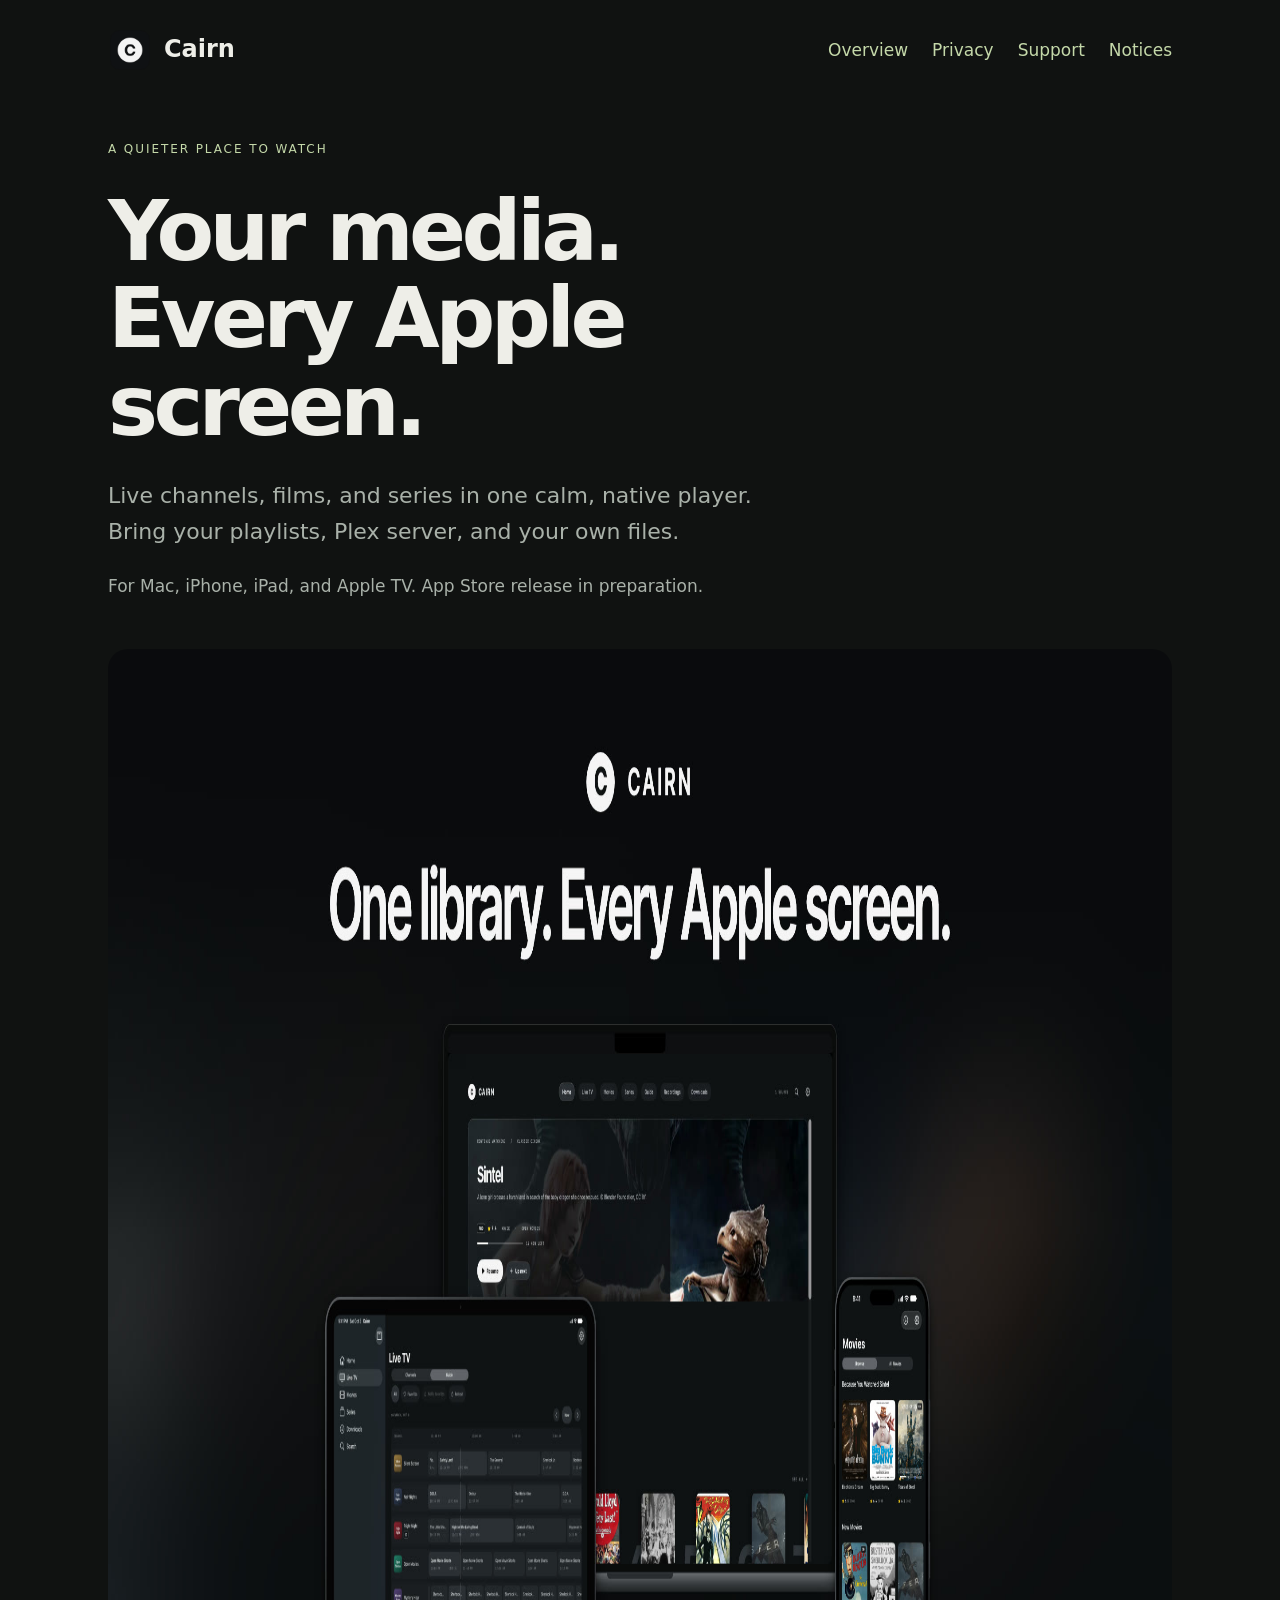
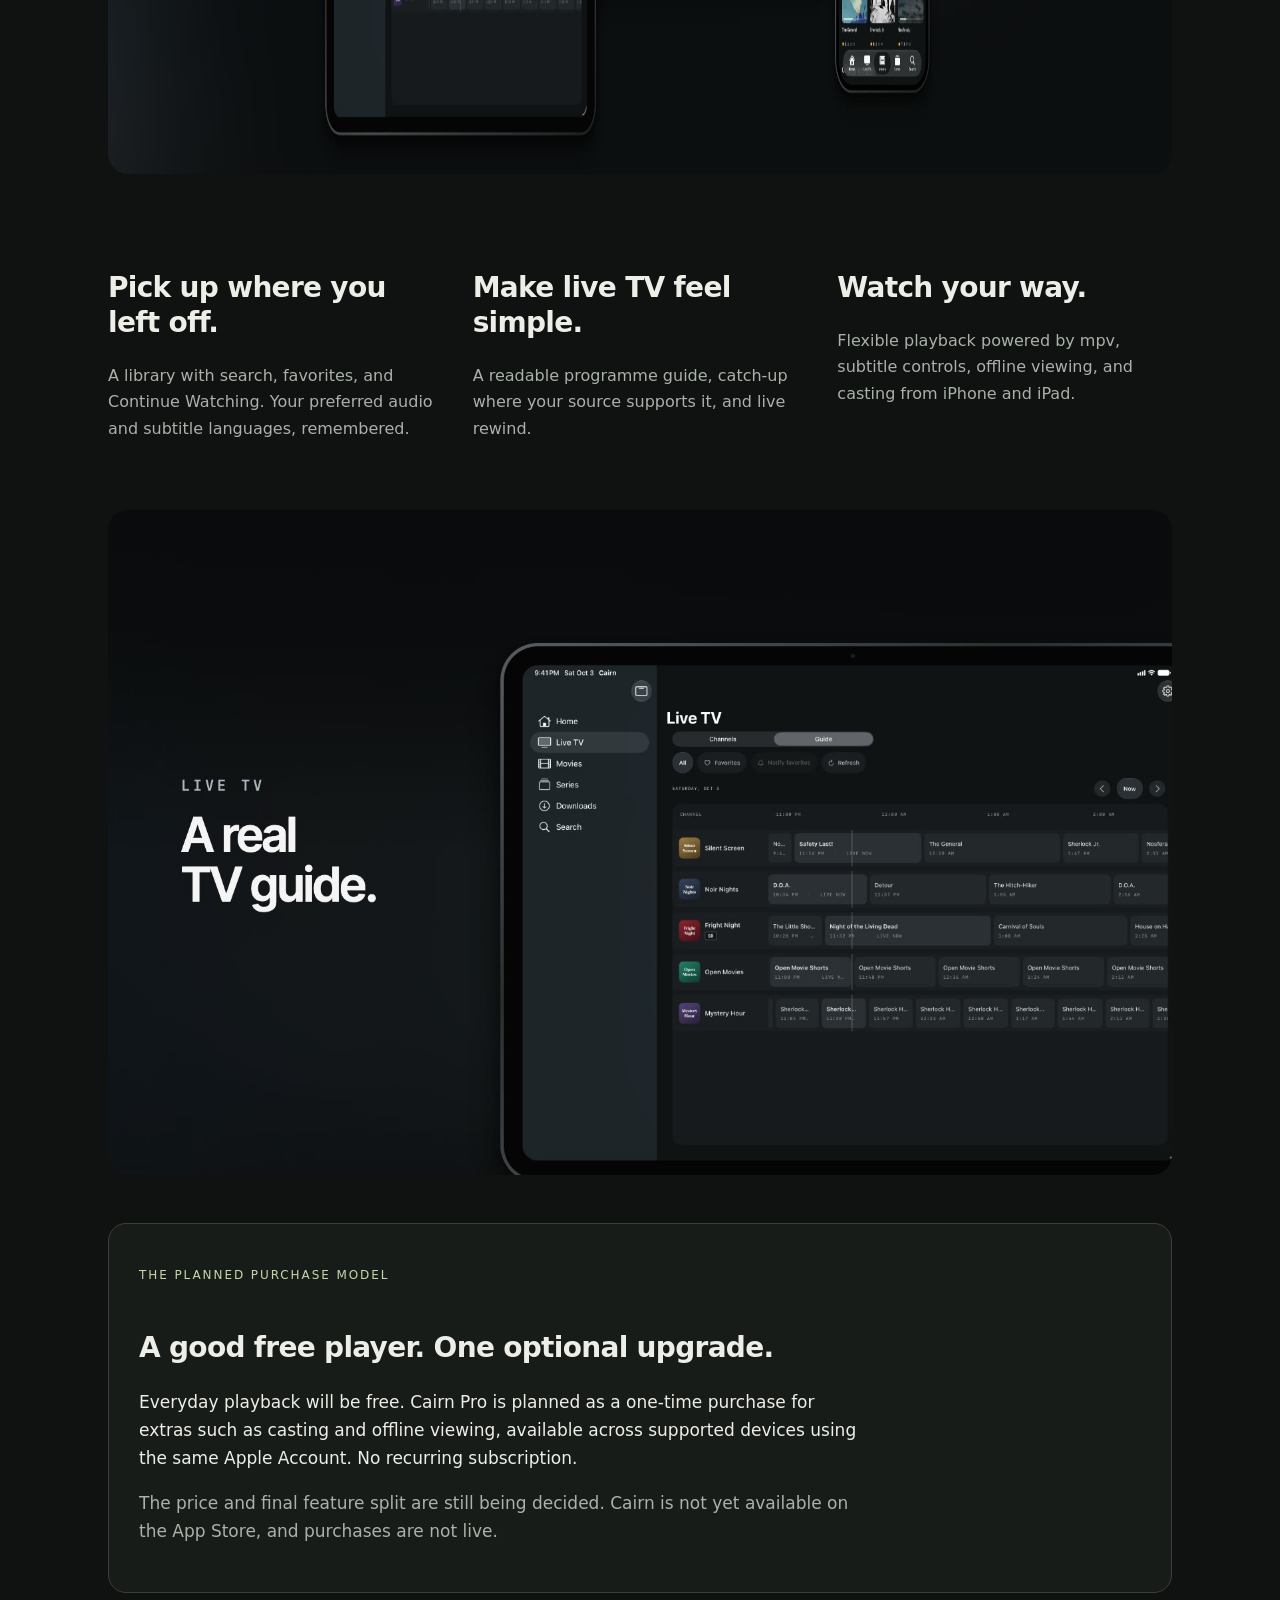
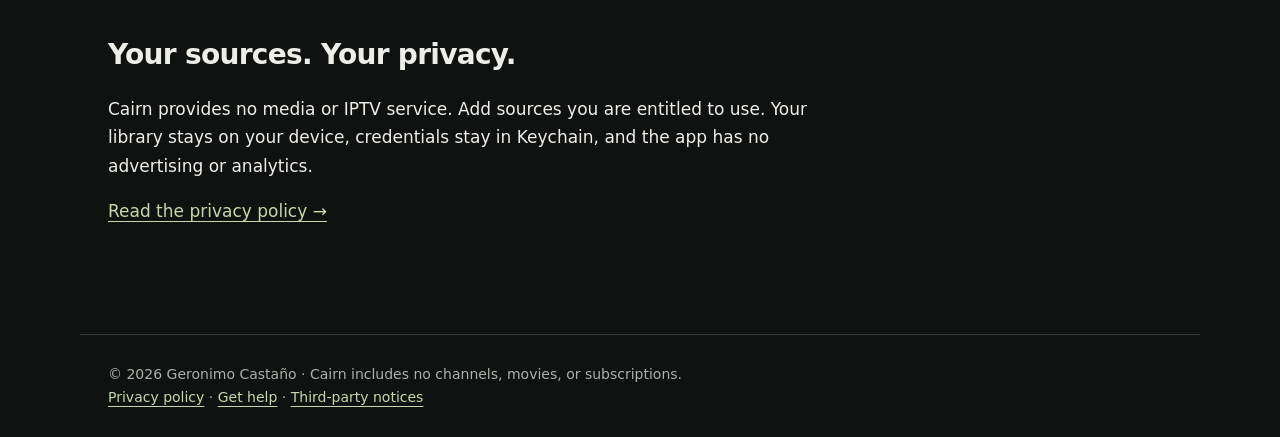
==== index.html @ 8e353f4d "Publish Cairn homepage, privacy, support, and library notices" ====
<!doctype html><html lang="en"><head><meta charset="utf-8"><meta name="viewport" content="width=device-width,initial-scale=1"><meta name="description" content="Cairn: a native player for your media on Mac, iPhone, iPad, and Apple TV."><title>Your media, on every Apple screen · Cairn</title><link rel="icon" href="assets/icon.png"><link rel="stylesheet" href="style.css"></head><body><a class="skip" href="#main">Skip to content</a><header><a class="brand" href="index.html"><img src="assets/icon.png" alt="">Cairn</a><nav aria-label="Main"><a href="index.html">Overview</a><a href="privacy.html">Privacy</a><a href="support.html">Support</a><a href="notices.html">Notices</a></nav></header><main id="main" class=""><p class="eyebrow">A quieter place to watch</p><h1>Your media.<br>Every Apple screen.</h1><p class="intro">Live channels, films, and series in one calm, native player. Bring your playlists, Plex server, and your own files.</p><p class="meta">For Mac, iPhone, iPad, and Apple TV. App Store release in preparation.</p><img class="hero" src="assets/hero-dark.jpg" width="1800" height="1125" alt="Cairn's library on a Mac, iPad, and iPhone"><div class="grid"><section><h2>Pick up where you left off.</h2><p>A library with search, favorites, and Continue Watching. Your preferred audio and subtitle languages, remembered.</p></section><section><h2>Make live TV feel simple.</h2><p>A readable programme guide, catch-up where your source supports it, and live rewind.</p></section><section><h2>Watch your way.</h2><p>Flexible playback powered by mpv, subtitle controls, offline viewing, and casting from iPhone and iPad.</p></section></div><img class="hero" src="assets/feature-guide.jpg" loading="lazy" alt="Cairn's programme guide on iPad"><section class="panel"><p class="eyebrow">The planned purchase model</p><h2>A good free player. One optional upgrade.</h2><p>Everyday playback will be free. Cairn Pro is planned as a one-time purchase for extras such as casting and offline viewing, available across supported devices using the same Apple Account. No recurring subscription.</p><p class="meta">The price and final feature split are still being decided. Cairn is not yet available on the App Store, and purchases are not live.</p></section><h2>Your sources. Your privacy.</h2><p>Cairn provides no media or IPTV service. Add sources you are entitled to use. Your library stays on your device, credentials stay in Keychain, and the app has no advertising or analytics.</p><p><a href="privacy.html">Read the privacy policy →</a></p></main><footer>© 2026 Geronimo Castaño · Cairn includes no channels, movies, or subscriptions.<br><a href="privacy.html">Privacy policy</a> · <a href="support.html">Get help</a> · <a href="notices.html">Third-party notices</a></footer></body></html>
---- style.css ----
:root{color-scheme:dark;--bg:#101211;--fg:#eeeee8;--muted:#a9b1a9;--accent:#c4d8a9}*{box-sizing:border-box}body{margin:0;background:var(--bg);color:var(--fg);font:17px/1.65 system-ui,-apple-system,sans-serif}a{color:var(--accent);text-underline-offset:4px}a:hover{color:#fff}a:focus-visible{outline:2px solid var(--accent);outline-offset:5px}header,main,footer{max-width:1120px;margin:auto;padding:28px}header{display:flex;align-items:center;justify-content:space-between;gap:24px}nav{display:flex;gap:24px;flex-wrap:wrap}nav a,.brand{text-decoration:none}.brand{display:flex;align-items:center;gap:12px;font-size:24px;font-weight:650;color:var(--fg)}.brand img{width:44px;height:44px;border-radius:12px}.eyebrow{text-transform:uppercase;letter-spacing:.16em;color:var(--accent);font-size:12px}h1{font-size:clamp(40px,7vw,84px);line-height:1.04;font-weight:550;letter-spacing:-.055em;max-width:850px;margin:28px 0}h2{font-size:28px;line-height:1.25;font-weight:550;letter-spacing:-.025em;margin-top:44px}h3{font-size:20px}p{max-width:730px}.intro{font-size:22px;color:var(--muted);max-width:670px}.hero{display:block;width:100%;border-radius:20px;margin:48px 0}.grid{display:grid;grid-template-columns:repeat(3,1fr);gap:30px;margin:52px 0}.grid p{color:var(--muted);font-size:16px}.panel{padding:30px;border:1px solid #394038;border-radius:18px;margin:44px 0;background:#181c18}.prose{max-width:840px}.prose h1{font-size:clamp(36px,6vw,58px)}li{margin-bottom:12px}footer{border-top:1px solid #343b33;color:var(--muted);font-size:14px;margin-top:64px}.skip{position:absolute;top:-80px}.skip:focus{top:4px}table{border-collapse:collapse;width:100%;font-size:15px}td,th{text-align:left;padding:12px;border-bottom:1px solid #394038}code{overflow-wrap:anywhere}pre{white-space:pre-wrap;overflow-wrap:anywhere;font-size:12px}.meta{color:var(--muted)}@media(max-width:700px){header{align-items:flex-start;flex-direction:column}nav{gap:18px}header,main,footer{padding:22px}.grid{grid-template-columns:1fr;gap:12px}.panel{padding:22px}.hero{margin:30px 0;border-radius:10px}}
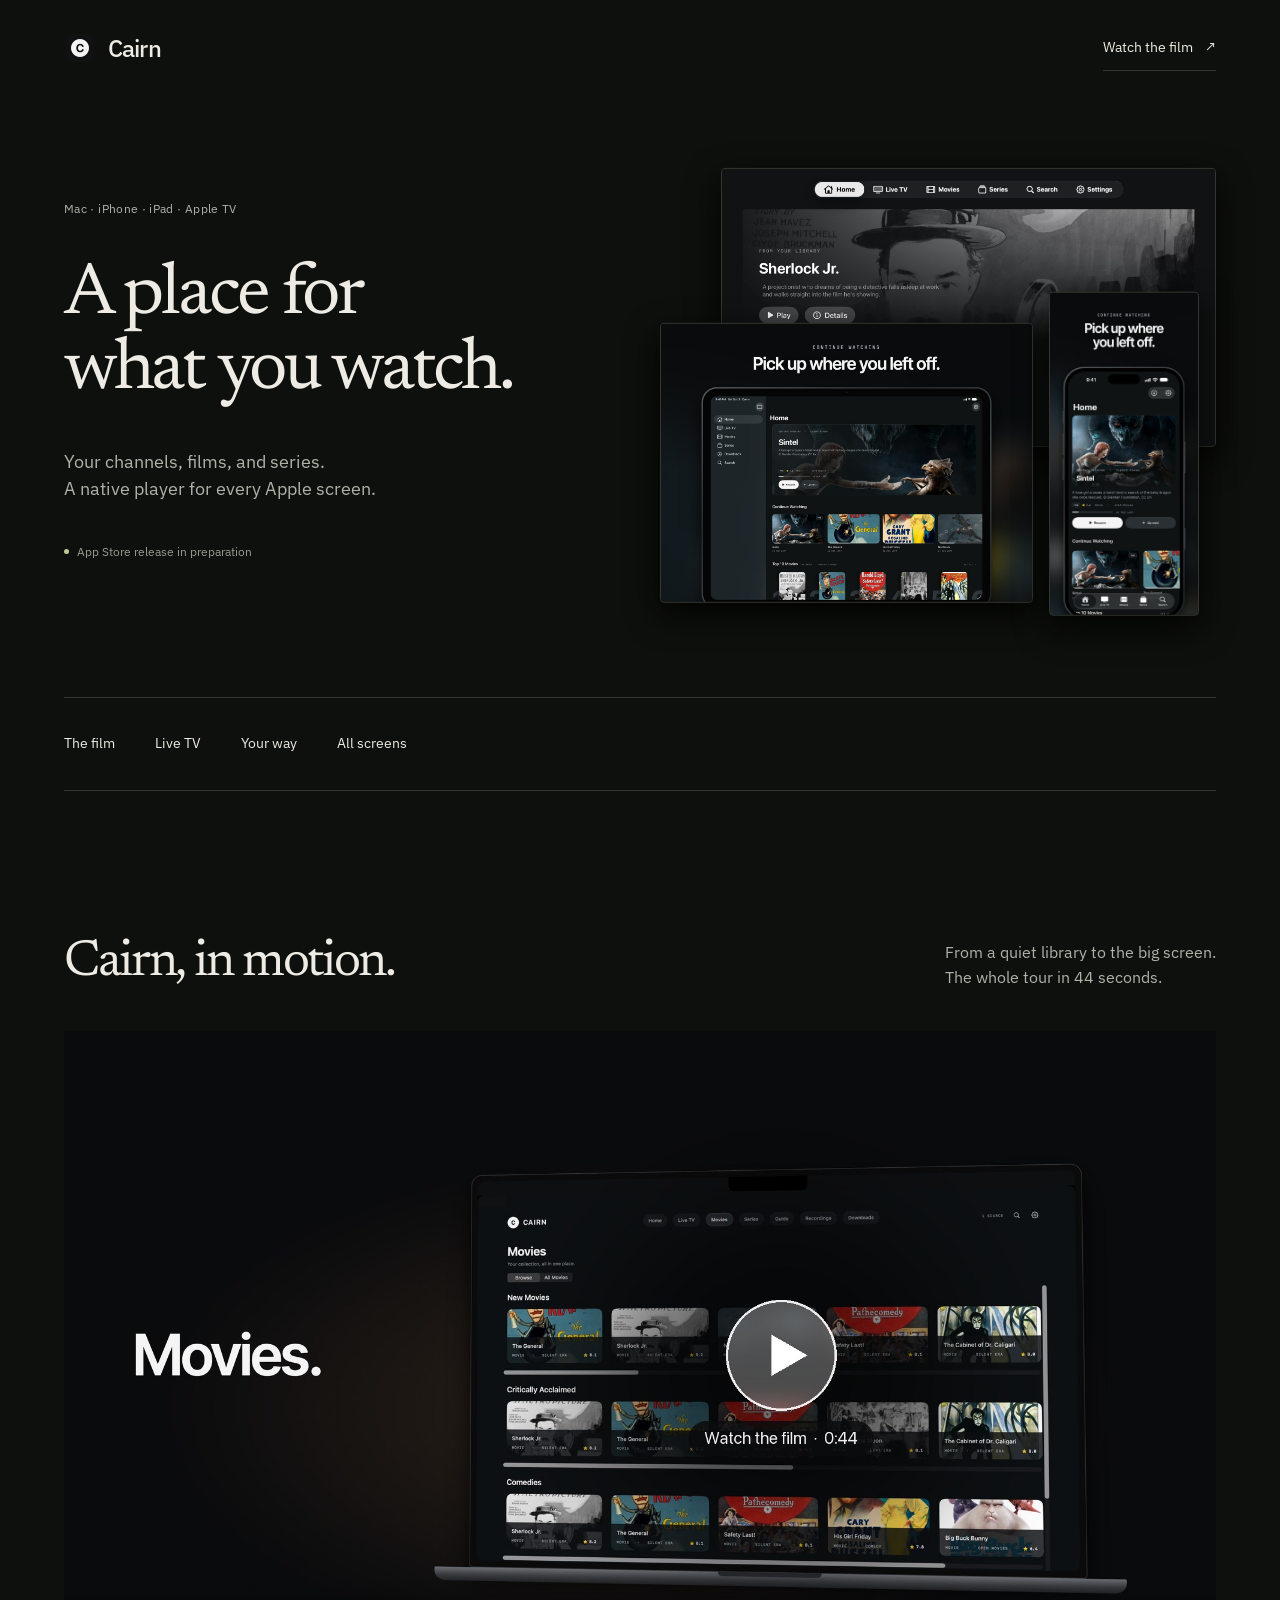
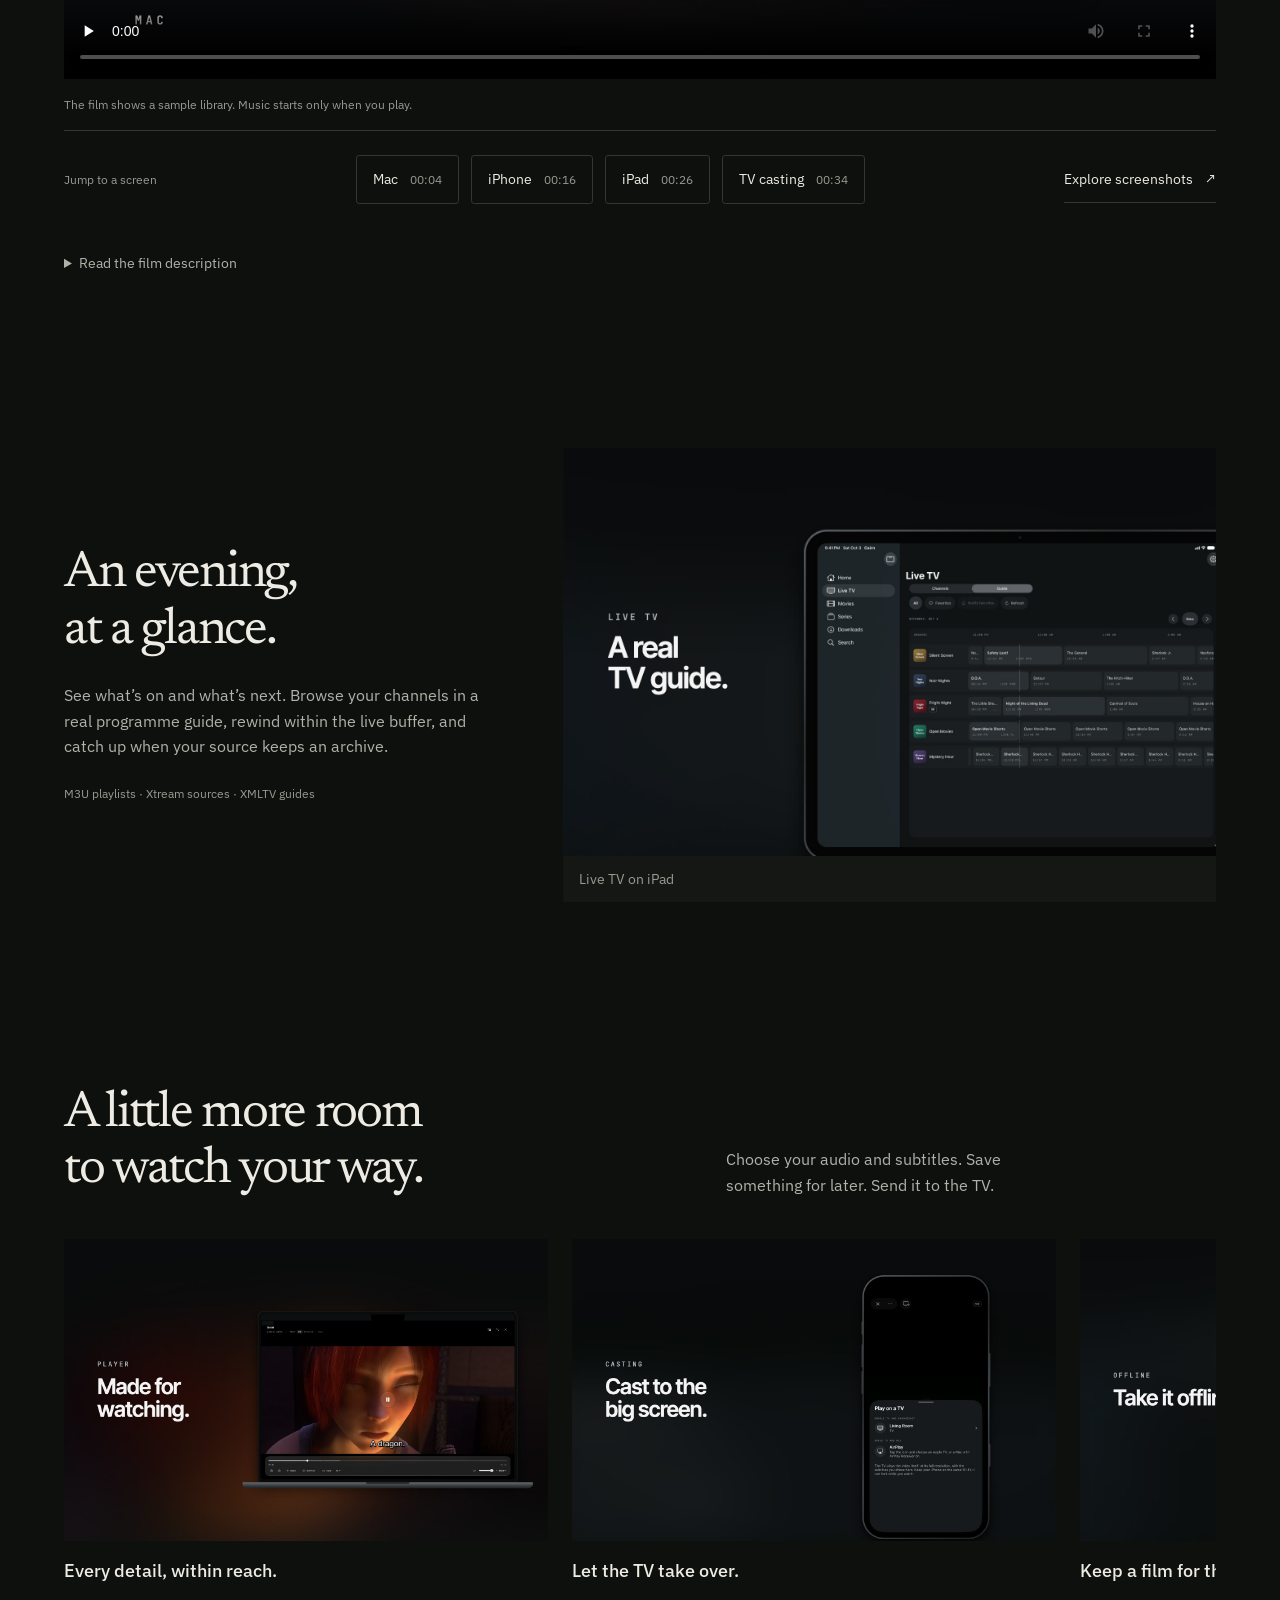
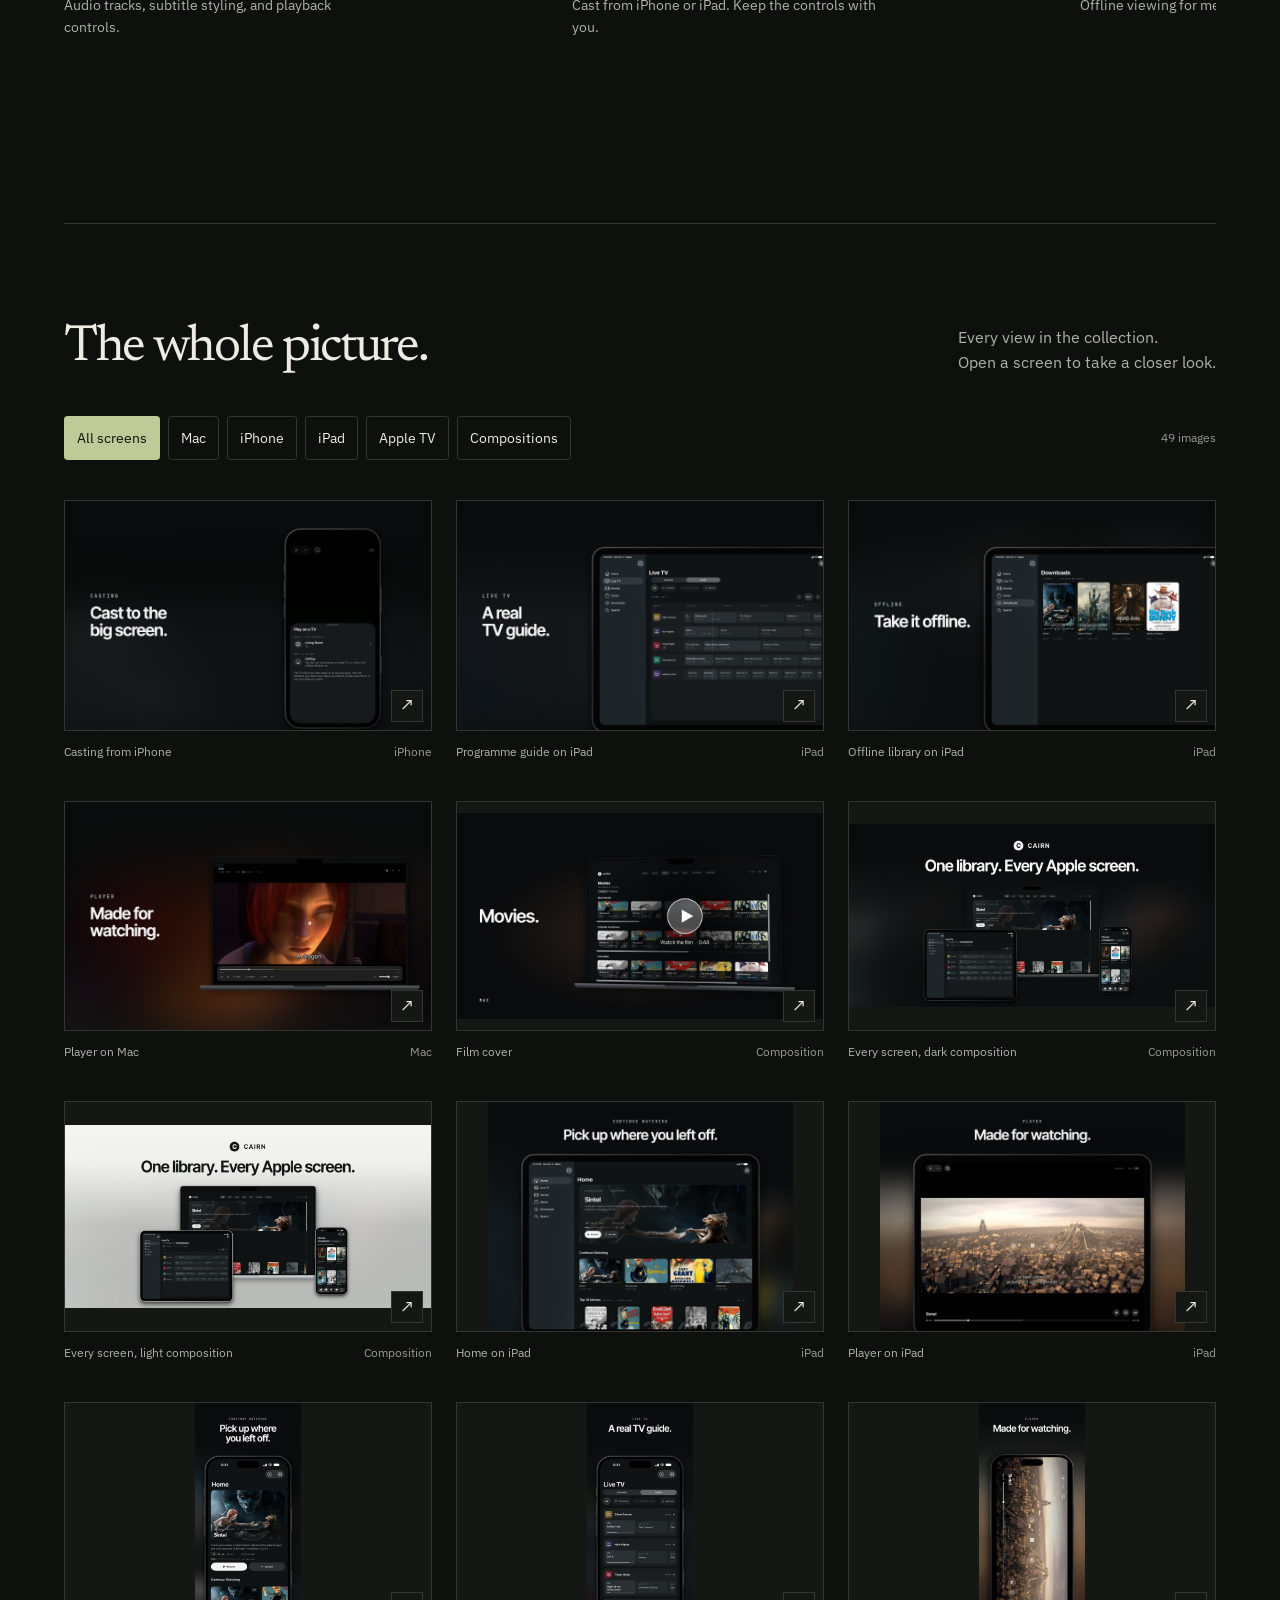
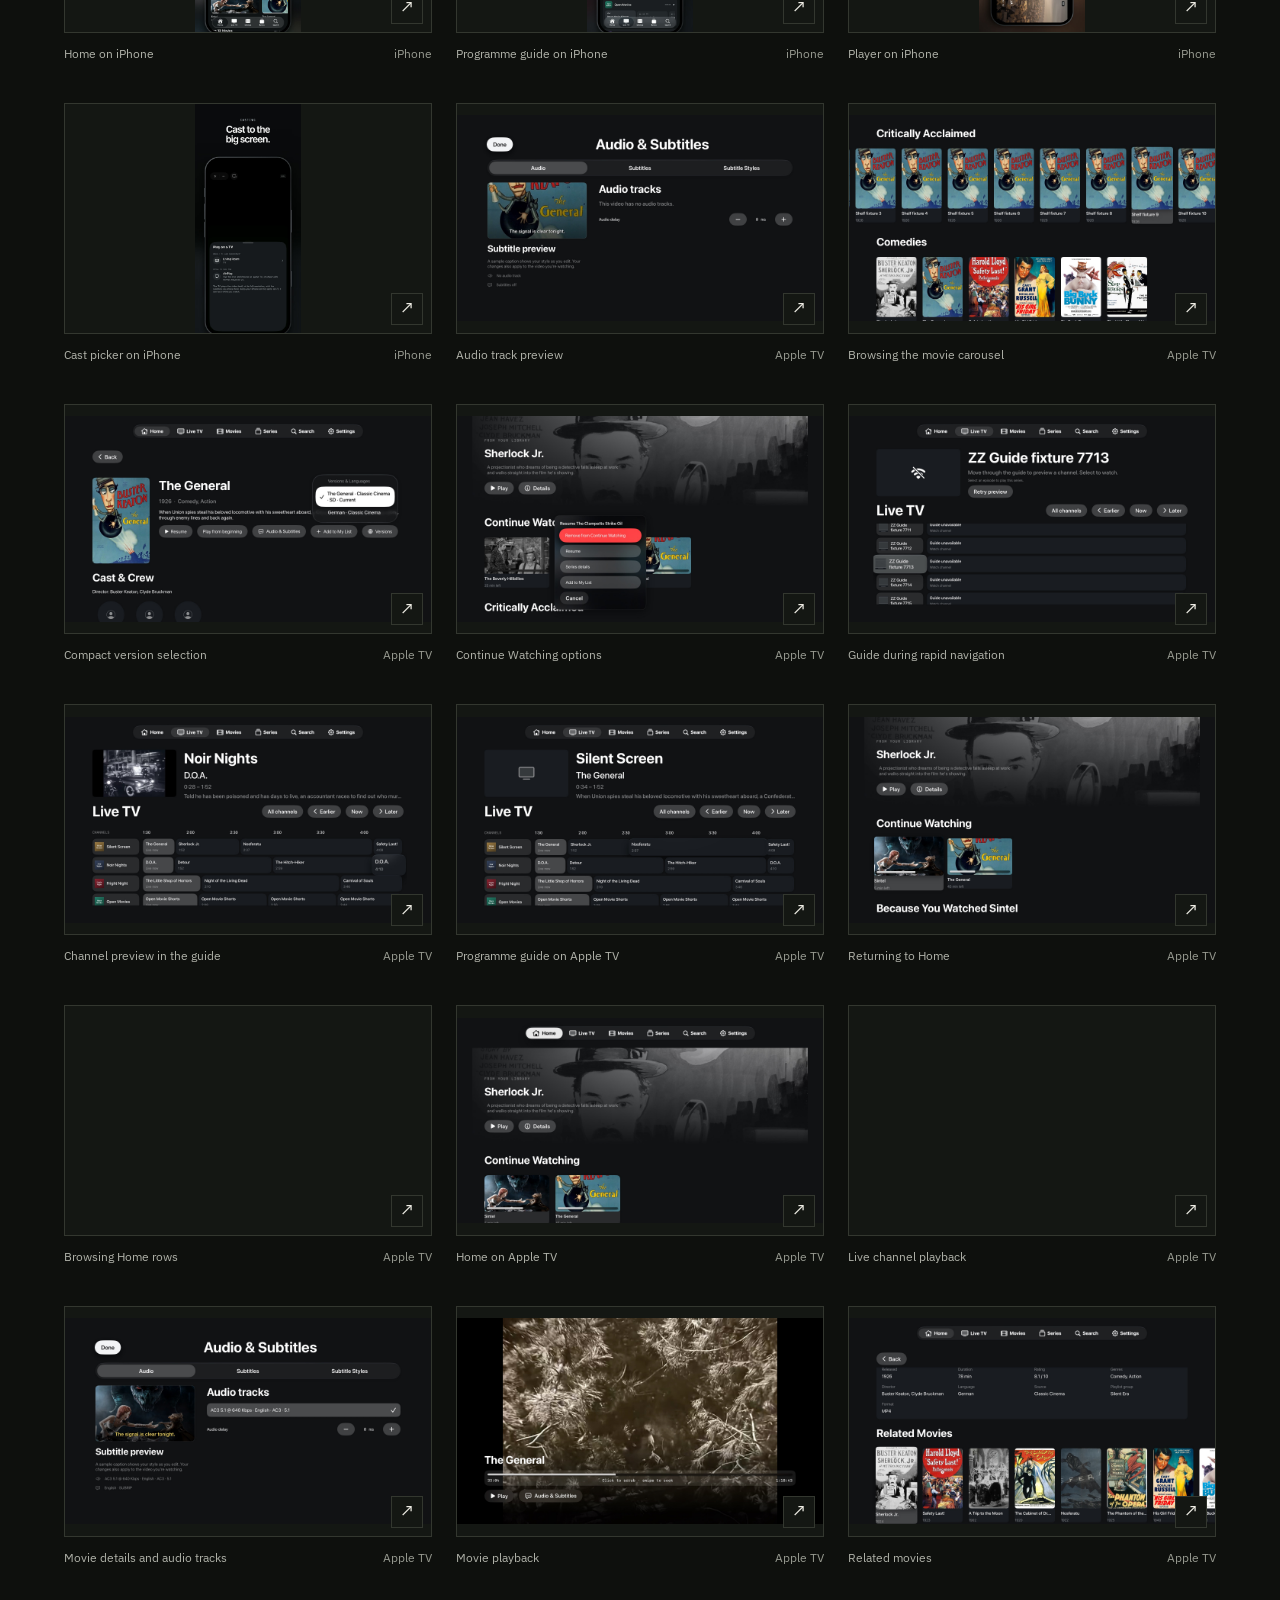
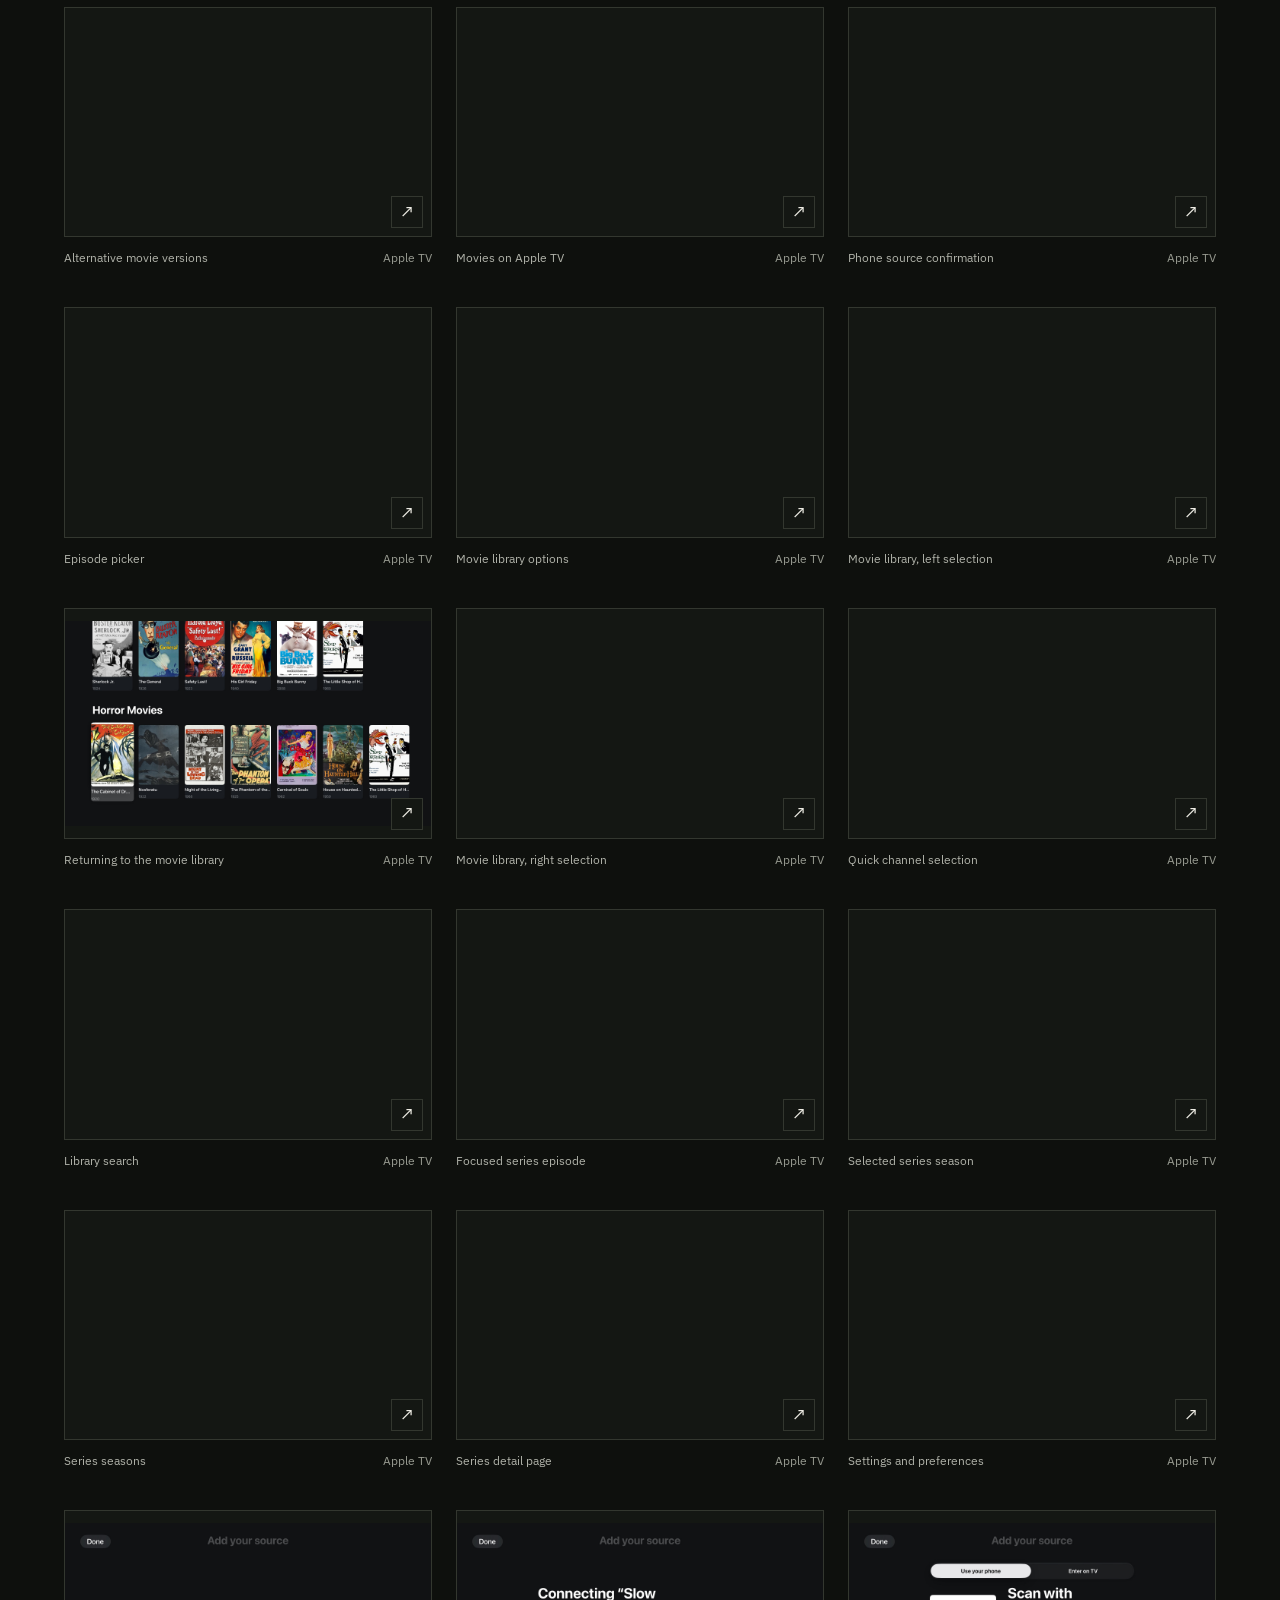
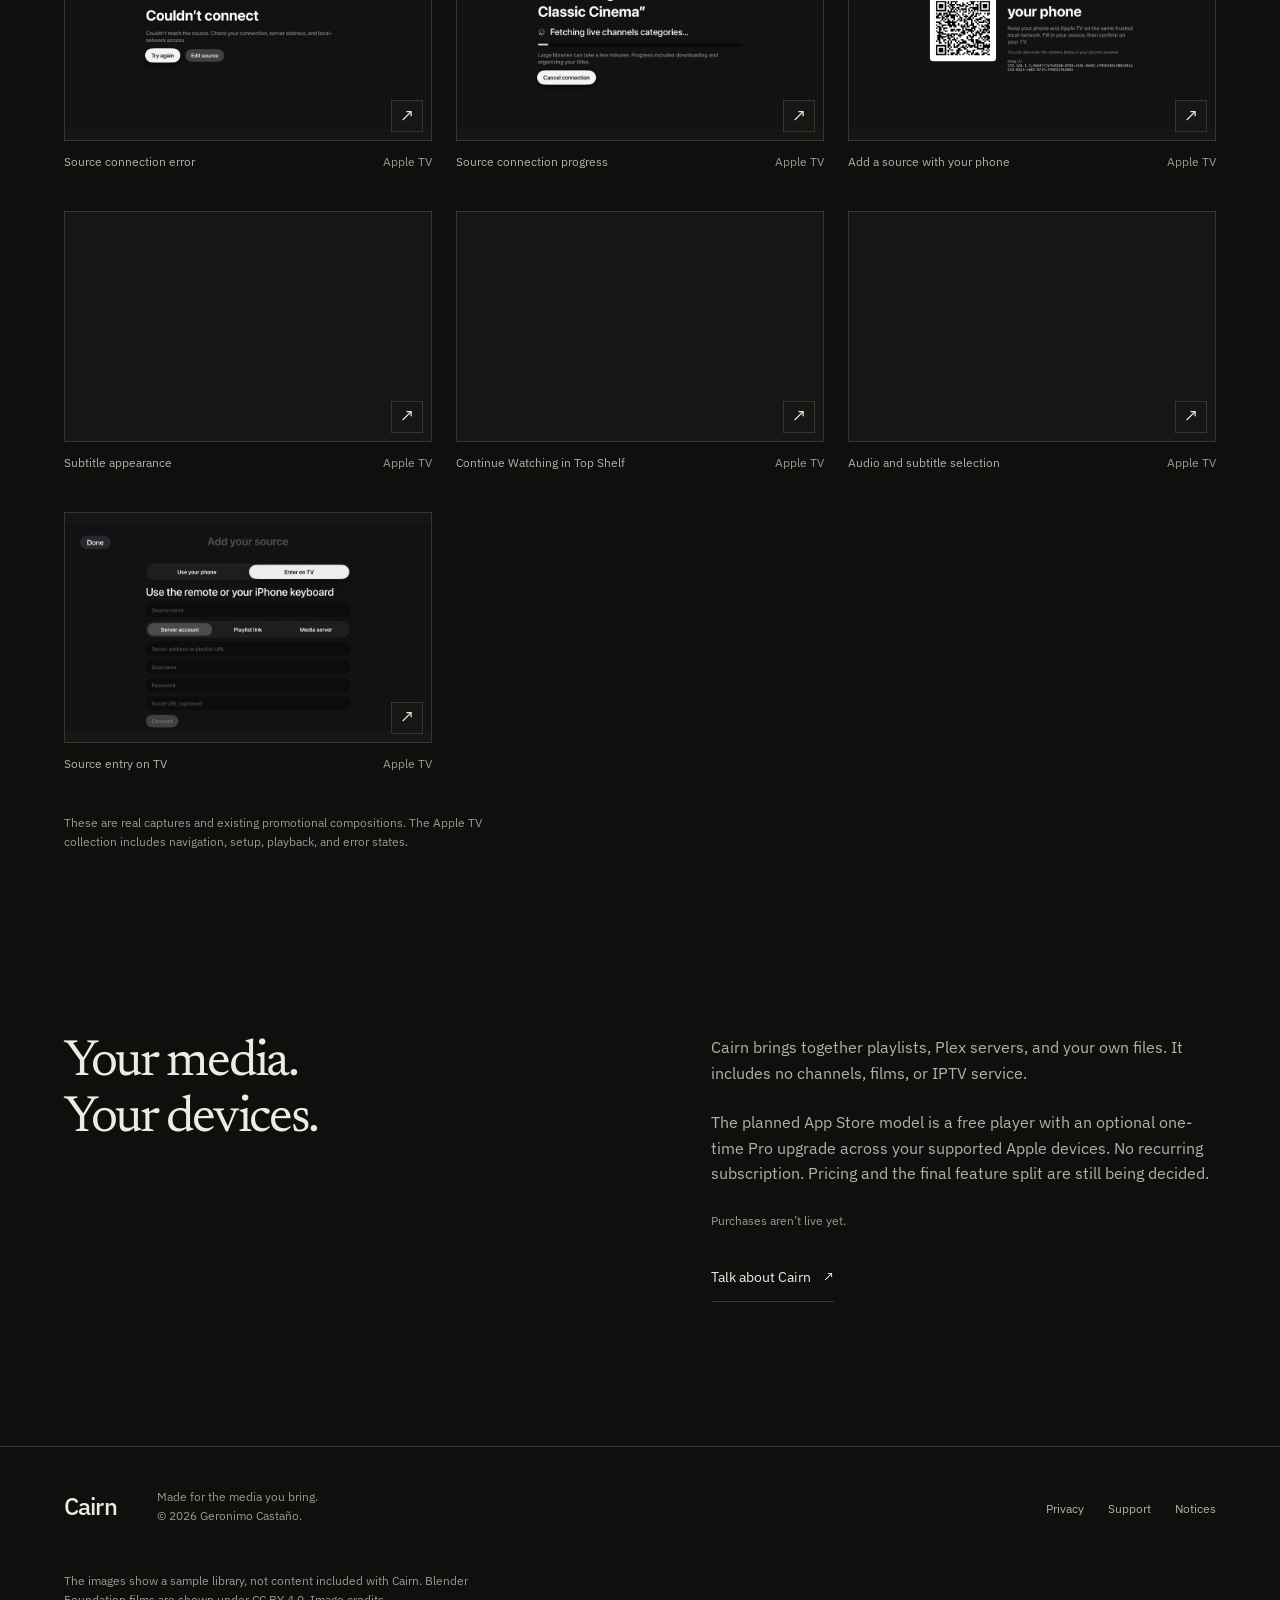
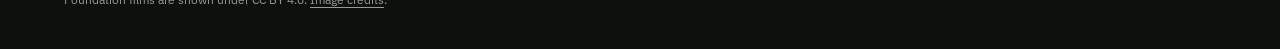
==== commit 1c4530b4: "Redesign Cairn showcase with film chapters and complete screenshot gallery" ====
--- a/index.html
+++ b/index.html
@@ -1 +1,25 @@
-<!doctype html><html lang="en"><head><meta charset="utf-8"><meta name="viewport" content="width=device-width,initial-scale=1"><meta name="description" content="Cairn: a native player for your media on Mac, iPhone, iPad, and Apple TV."><title>Your media, on every Apple screen · Cairn</title><link rel="icon" href="assets/icon.png"><link rel="stylesheet" href="style.css"></head><body><a class="skip" href="#main">Skip to content</a><header><a class="brand" href="index.html"><img src="assets/icon.png" alt="">Cairn</a><nav aria-label="Main"><a href="index.html">Overview</a><a href="privacy.html">Privacy</a><a href="support.html">Support</a><a href="notices.html">Notices</a></nav></header><main id="main" class=""><p class="eyebrow">A quieter place to watch</p><h1>Your media.<br>Every Apple screen.</h1><p class="intro">Live channels, films, and series in one calm, native player. Bring your playlists, Plex server, and your own files.</p><p class="meta">For Mac, iPhone, iPad, and Apple TV. App Store release in preparation.</p><img class="hero" src="assets/hero-dark.jpg" width="1800" height="1125" alt="Cairn's library on a Mac, iPad, and iPhone"><div class="grid"><section><h2>Pick up where you left off.</h2><p>A library with search, favorites, and Continue Watching. Your preferred audio and subtitle languages, remembered.</p></section><section><h2>Make live TV feel simple.</h2><p>A readable programme guide, catch-up where your source supports it, and live rewind.</p></section><section><h2>Watch your way.</h2><p>Flexible playback powered by mpv, subtitle controls, offline viewing, and casting from iPhone and iPad.</p></section></div><img class="hero" src="assets/feature-guide.jpg" loading="lazy" alt="Cairn's programme guide on iPad"><section class="panel"><p class="eyebrow">The planned purchase model</p><h2>A good free player. One optional upgrade.</h2><p>Everyday playback will be free. Cairn Pro is planned as a one-time purchase for extras such as casting and offline viewing, available across supported devices using the same Apple Account. No recurring subscription.</p><p class="meta">The price and final feature split are still being decided. Cairn is not yet available on the App Store, and purchases are not live.</p></section><h2>Your sources. Your privacy.</h2><p>Cairn provides no media or IPTV service. Add sources you are entitled to use. Your library stays on your device, credentials stay in Keychain, and the app has no advertising or analytics.</p><p><a href="privacy.html">Read the privacy policy →</a></p></main><footer>© 2026 Geronimo Castaño · Cairn includes no channels, movies, or subscriptions.<br><a href="privacy.html">Privacy policy</a> · <a href="support.html">Get help</a> · <a href="notices.html">Third-party notices</a></footer></body></html>+<!doctype html>
+<html lang="en"><head><meta charset="utf-8"><meta name="viewport" content="width=device-width, initial-scale=1, viewport-fit=cover"><meta name="description" content="Cairn is a native media player for Mac, iPhone, iPad, and Apple TV. Watch the film and explore every screen."><meta name="theme-color" content="#101211"><meta property="og:title" content="Cairn. A place for what you watch."><meta property="og:description" content="Your channels, films, and series. Every Apple screen."><meta property="og:image" content="https://geronimocastano.github.io/cairn-app/assets/screens/hero-dark.jpg"><title>Cairn · A place for what you watch</title><link rel="icon" href="assets/icon.png"><link rel="stylesheet" href="tokens.css"><link rel="stylesheet" href="redesign.css"></head><body data-sc-root><a class="skip-link" href="#main">Skip to content</a><header class="site-head"><a class="site-logo" href="index.html"><img src="assets/icon.png" width="40" height="40" alt="">Cairn</a><a class="text-link" href="#film">Watch the film <span aria-hidden="true">↗</span></a></header><main id="main">
+<section class="opening" data-sc-act="flow" aria-labelledby="opening-title">
+ <div class="opening-copy"><p class="platform-line">Mac · iPhone · iPad · Apple TV</p><h1 id="opening-title">A place for<br>what you watch.</h1><p class="opening-lede">Your channels, films, and series.<br>A native player for every Apple screen.</p><p class="release-note"><span class="status-dot" aria-hidden="true"></span>App Store release in preparation</p></div>
+ <div class="screen-composition" aria-label="Cairn on Apple TV, iPad, and iPhone">
+  <figure class="plane plane-back" data-sc-parallax="-0.025"><img src="assets/screens/tv-home.jpg" alt="Cairn Home on Apple TV" width="1920" height="1080" class="" fetchpriority="high" decoding="async"></figure>
+  <figure class="plane plane-middle" data-sc-parallax="-0.05"><img src="assets/screens/ipad-01-home.jpg" alt="Cairn Home on iPad" width="1376" height="1032" class="" fetchpriority="high" decoding="async"></figure>
+  <figure class="plane plane-front" data-sc-parallax="-0.085"><img src="assets/screens/iphone-01-home.jpg" alt="Cairn Home on iPhone" width="660" height="1434" class="" fetchpriority="high" decoding="async"></figure>
+ </div>
+</section>
+<nav class="chapter-index" aria-label="Page sections"><a href="#film">The film</a><a href="#guide">Live TV</a><a href="#watch">Your way</a><a href="#gallery">All screens</a></nav>
+<section id="film" class="film-section" data-sc-act="flow" aria-labelledby="film-title">
+ <div class="film-intro"><h2 id="film-title">Cairn, in motion.</h2><p>From a quiet library to the big screen.<br>The whole tour in 44 seconds.</p></div>
+ <figure class="film-figure"><video id="cairn-film" controls playsinline preload="none" poster="assets/screens/film-poster.jpg" width="1920" height="1080" aria-label="Cairn product film, 44 seconds"><source src="assets/media/cairn-film.mp4" type="video/mp4"><track kind="chapters" src="assets/media/chapters.vtt" srclang="en" label="Scenes" default><p><a href="assets/media/cairn-film.mp4">Open the Cairn film</a>.</p></video><figcaption>The film shows a sample library. Music starts only when you play.</figcaption></figure>
+ <div class="film-scenes" hidden><span class="scene-label">Jump to a screen</span><div class="scene-buttons"><button type="button" data-scene="mac" data-time="4">Mac <span>00:04</span></button><button type="button" data-scene="iphone" data-time="16">iPhone <span>00:16</span></button><button type="button" data-scene="ipad" data-time="26">iPad <span>00:26</span></button><button type="button" data-scene="tv" data-time="34">TV casting <span>00:34</span></button></div><a class="scene-gallery text-link" href="#gallery">Explore screenshots <span aria-hidden="true">↗</span></a></div>
+ <p class="film-status" role="status" aria-live="polite"></p>
+ <details class="film-description"><summary>Read the film description</summary><p>The film opens with Cairn’s library on Mac, moves through movies and series, then shows Continue Watching and playback on iPhone. On iPad, it shows the live programme guide and offline library. It closes with the iPhone casting a film to a TV. Cairn provides the player; viewers bring their own media sources. There is music and no spoken narration.</p></details>
+</section>
+<section id="guide" class="guide-section" data-sc-act="flow" aria-labelledby="guide-title"><div class="guide-copy"><h2 id="guide-title">An evening,<br>at a glance.</h2><p>See what’s on and what’s next. Browse your channels in a real programme guide, rewind within the live buffer, and catch up when your source keeps an archive.</p><p class="small-note">M3U playlists · Xtream sources · XMLTV guides</p></div><figure class="guide-media" data-sc-reveal="up" data-sc-reveal-at="0 .22"><img src="assets/screens/feature-guide.jpg" alt="Cairn programme guide on iPad" width="1600" height="1000" class="" loading="lazy" decoding="async"><figcaption>Live TV on iPad</figcaption></figure></section>
+<section id="watch" class="watch-section" data-sc-act="flow" aria-labelledby="watch-title"><div class="watch-heading"><h2 id="watch-title">A little more room<br>to watch your way.</h2><p>Choose your audio and subtitles. Save something for later. Send it to the TV.</p></div><div class="watch-rail" tabindex="0" role="region" aria-label="Playback, casting, and offline screenshots"><figure><img src="assets/screens/feature-player.jpg" alt="Player and subtitle controls on Mac" width="1600" height="1000" class="" loading="lazy" decoding="async"><figcaption><strong>Every detail, within reach.</strong><span>Audio tracks, subtitle styling, and playback controls.</span></figcaption></figure><figure><img src="assets/screens/feature-cast.jpg" alt="Cairn casting picker on iPhone" width="1600" height="1000" class="" loading="lazy" decoding="async"><figcaption><strong>Let the TV take over.</strong><span>Cast from iPhone or iPad. Keep the controls with you.</span></figcaption></figure><figure><img src="assets/screens/feature-offline.jpg" alt="Saved films in Cairn’s offline library on iPad" width="1600" height="1000" class="" loading="lazy" decoding="async"><figcaption><strong>Keep a film for the journey.</strong><span>Offline viewing for media from your own sources.</span></figcaption></figure></div></section>
+<section id="gallery" class="gallery-section" data-sc-act="flow" aria-labelledby="gallery-title"><div class="gallery-heading"><h2 id="gallery-title">The whole picture.</h2><p>Every view in the collection.<br>Open a screen to take a closer look.</p></div><div class="gallery-toolbar" hidden><div class="filter-buttons" role="group" aria-label="Filter screenshots"><button type="button" data-filter="all" aria-pressed="true">All screens</button><button type="button" data-filter="mac" aria-pressed="false">Mac</button><button type="button" data-filter="iphone" aria-pressed="false">iPhone</button><button type="button" data-filter="ipad" aria-pressed="false">iPad</button><button type="button" data-filter="tv" aria-pressed="false">Apple TV</button><button type="button" data-filter="compositions" aria-pressed="false">Compositions</button></div><p id="gallery-count" role="status" aria-live="polite">49 images</p></div><div class="gallery-grid"><figure class="gallery-item" data-platform="iphone"><a class="image-link" href="assets/screens/feature-cast.jpg" data-gallery-index="0" aria-label="Enlarge: Casting from iPhone"><img src="assets/screens/feature-cast.jpg" alt="Casting from iPhone" width="1600" height="1000" class="" loading="lazy" decoding="async"><span class="enlarge-mark" aria-hidden="true">↗</span></a><figcaption><span>Casting from iPhone</span><span class="caption-platform">iPhone</span></figcaption></figure><figure class="gallery-item" data-platform="ipad"><a class="image-link" href="assets/screens/feature-guide.jpg" data-gallery-index="1" aria-label="Enlarge: Programme guide on iPad"><img src="assets/screens/feature-guide.jpg" alt="Programme guide on iPad" width="1600" height="1000" class="" loading="lazy" decoding="async"><span class="enlarge-mark" aria-hidden="true">↗</span></a><figcaption><span>Programme guide on iPad</span><span class="caption-platform">iPad</span></figcaption></figure><figure class="gallery-item" data-platform="ipad"><a class="image-link" href="assets/screens/feature-offline.jpg" data-gallery-index="2" aria-label="Enlarge: Offline library on iPad"><img src="assets/screens/feature-offline.jpg" alt="Offline library on iPad" width="1600" height="1000" class="" loading="lazy" decoding="async"><span class="enlarge-mark" aria-hidden="true">↗</span></a><figcaption><span>Offline library on iPad</span><span class="caption-platform">iPad</span></figcaption></figure><figure class="gallery-item" data-platform="mac"><a class="image-link" href="assets/screens/feature-player.jpg" data-gallery-index="3" aria-label="Enlarge: Player on Mac"><img src="assets/screens/feature-player.jpg" alt="Player on Mac" width="1600" height="1000" class="" loading="lazy" decoding="async"><span class="enlarge-mark" aria-hidden="true">↗</span></a><figcaption><span>Player on Mac</span><span class="caption-platform">Mac</span></figcaption></figure><figure class="gallery-item" data-platform="compositions"><a class="image-link" href="assets/screens/film-poster.jpg" data-gallery-index="4" aria-label="Enlarge: Film cover"><img src="assets/screens/film-poster.jpg" alt="Film cover" width="1920" height="1080" class="" loading="lazy" decoding="async"><span class="enlarge-mark" aria-hidden="true">↗</span></a><figcaption><span>Film cover</span><span class="caption-platform">Composition</span></figcaption></figure><figure class="gallery-item" data-platform="compositions"><a class="image-link" href="assets/screens/hero-dark.jpg" data-gallery-index="5" aria-label="Enlarge: Every screen, dark composition"><img src="assets/screens/hero-dark.jpg" alt="Every screen, dark composition" width="2400" height="1200" class="" loading="lazy" decoding="async"><span class="enlarge-mark" aria-hidden="true">↗</span></a><figcaption><span>Every screen, dark composition</span><span class="caption-platform">Composition</span></figcaption></figure><figure class="gallery-item" data-platform="compositions"><a class="image-link" href="assets/screens/hero-light.jpg" data-gallery-index="6" aria-label="Enlarge: Every screen, light composition"><img src="assets/screens/hero-light.jpg" alt="Every screen, light composition" width="2400" height="1200" class="" loading="lazy" decoding="async"><span class="enlarge-mark" aria-hidden="true">↗</span></a><figcaption><span>Every screen, light composition</span><span class="caption-platform">Composition</span></figcaption></figure><figure class="gallery-item" data-platform="ipad"><a class="image-link" href="assets/screens/ipad-01-home.jpg" data-gallery-index="7" aria-label="Enlarge: Home on iPad"><img src="assets/screens/ipad-01-home.jpg" alt="Home on iPad" width="1376" height="1032" class="" loading="lazy" decoding="async"><span class="enlarge-mark" aria-hidden="true">↗</span></a><figcaption><span>Home on iPad</span><span class="caption-platform">iPad</span></figcaption></figure><figure class="gallery-item" data-platform="ipad"><a class="image-link" href="assets/screens/ipad-04-player.jpg" data-gallery-index="8" aria-label="Enlarge: Player on iPad"><img src="assets/screens/ipad-04-player.jpg" alt="Player on iPad" width="1376" height="1032" class="" loading="lazy" decoding="async"><span class="enlarge-mark" aria-hidden="true">↗</span></a><figcaption><span>Player on iPad</span><span class="caption-platform">iPad</span></figcaption></figure><figure class="gallery-item" data-platform="iphone"><a class="image-link" href="assets/screens/iphone-01-home.jpg" data-gallery-index="9" aria-label="Enlarge: Home on iPhone"><img src="assets/screens/iphone-01-home.jpg" alt="Home on iPhone" width="660" height="1434" class="" loading="lazy" decoding="async"><span class="enlarge-mark" aria-hidden="true">↗</span></a><figcaption><span>Home on iPhone</span><span class="caption-platform">iPhone</span></figcaption></figure><figure class="gallery-item" data-platform="iphone"><a class="image-link" href="assets/screens/iphone-03-guide.jpg" data-gallery-index="10" aria-label="Enlarge: Programme guide on iPhone"><img src="assets/screens/iphone-03-guide.jpg" alt="Programme guide on iPhone" width="660" height="1434" class="" loading="lazy" decoding="async"><span class="enlarge-mark" aria-hidden="true">↗</span></a><figcaption><span>Programme guide on iPhone</span><span class="caption-platform">iPhone</span></figcaption></figure><figure class="gallery-item" data-platform="iphone"><a class="image-link" href="assets/screens/iphone-05-player.jpg" data-gallery-index="11" aria-label="Enlarge: Player on iPhone"><img src="assets/screens/iphone-05-player.jpg" alt="Player on iPhone" width="660" height="1434" class="" loading="lazy" decoding="async"><span class="enlarge-mark" aria-hidden="true">↗</span></a><figcaption><span>Player on iPhone</span><span class="caption-platform">iPhone</span></figcaption></figure><figure class="gallery-item" data-platform="iphone"><a class="image-link" href="assets/screens/iphone-06-cast.jpg" data-gallery-index="12" aria-label="Enlarge: Cast picker on iPhone"><img src="assets/screens/iphone-06-cast.jpg" alt="Cast picker on iPhone" width="660" height="1434" class="" loading="lazy" decoding="async"><span class="enlarge-mark" aria-hidden="true">↗</span></a><figcaption><span>Cast picker on iPhone</span><span class="caption-platform">iPhone</span></figcaption></figure><figure class="gallery-item" data-platform="tv"><a class="image-link" href="assets/screens/tv-audio-preview.jpg" data-gallery-index="13" aria-label="Enlarge: Audio track preview"><img src="assets/screens/tv-audio-preview.jpg" alt="Audio track preview" width="1920" height="1080" class="" loading="lazy" decoding="async"><span class="enlarge-mark" aria-hidden="true">↗</span></a><figcaption><span>Audio track preview</span><span class="caption-platform">Apple TV</span></figcaption></figure><figure class="gallery-item" data-platform="tv"><a class="image-link" href="assets/screens/tv-carousel-offset.jpg" data-gallery-index="14" aria-label="Enlarge: Browsing the movie carousel"><img src="assets/screens/tv-carousel-offset.jpg" alt="Browsing the movie carousel" width="1920" height="1080" class="" loading="lazy" decoding="async"><span class="enlarge-mark" aria-hidden="true">↗</span></a><figcaption><span>Browsing the movie carousel</span><span class="caption-platform">Apple TV</span></figcaption></figure><figure class="gallery-item" data-platform="tv"><a class="image-link" href="assets/screens/tv-compact-version-menu.jpg" data-gallery-index="15" aria-label="Enlarge: Compact version selection"><img src="assets/screens/tv-compact-version-menu.jpg" alt="Compact version selection" width="1920" height="1080" class="" loading="lazy" decoding="async"><span class="enlarge-mark" aria-hidden="true">↗</span></a><figcaption><span>Compact version selection</span><span class="caption-platform">Apple TV</span></figcaption></figure><figure class="gallery-item" data-platform="tv"><a class="image-link" href="assets/screens/tv-continue-context-menu.jpg" data-gallery-index="16" aria-label="Enlarge: Continue Watching options"><img src="assets/screens/tv-continue-context-menu.jpg" alt="Continue Watching options" width="1920" height="1080" class="" loading="lazy" decoding="async"><span class="enlarge-mark" aria-hidden="true">↗</span></a><figcaption><span>Continue Watching options</span><span class="caption-platform">Apple TV</span></figcaption></figure><figure class="gallery-item" data-platform="tv"><a class="image-link" href="assets/screens/tv-guide-fast-scroll.jpg" data-gallery-index="17" aria-label="Enlarge: Guide during rapid navigation"><img src="assets/screens/tv-guide-fast-scroll.jpg" alt="Guide during rapid navigation" width="1920" height="1080" class="" loading="lazy" decoding="async"><span class="enlarge-mark" aria-hidden="true">↗</span></a><figcaption><span>Guide during rapid navigation</span><span class="caption-platform">Apple TV</span></figcaption></figure><figure class="gallery-item" data-platform="tv"><a class="image-link" href="assets/screens/tv-guide-focus.jpg" data-gallery-index="18" aria-label="Enlarge: Channel preview in the guide"><img src="assets/screens/tv-guide-focus.jpg" alt="Channel preview in the guide" width="1920" height="1080" class="" loading="lazy" decoding="async"><span class="enlarge-mark" aria-hidden="true">↗</span></a><figcaption><span>Channel preview in the guide</span><span class="caption-platform">Apple TV</span></figcaption></figure><figure class="gallery-item" data-platform="tv"><a class="image-link" href="assets/screens/tv-guide.jpg" data-gallery-index="19" aria-label="Enlarge: Programme guide on Apple TV"><img src="assets/screens/tv-guide.jpg" alt="Programme guide on Apple TV" width="1920" height="1080" class="" loading="lazy" decoding="async"><span class="enlarge-mark" aria-hidden="true">↗</span></a><figcaption><span>Programme guide on Apple TV</span><span class="caption-platform">Apple TV</span></figcaption></figure><figure class="gallery-item" data-platform="tv"><a class="image-link" href="assets/screens/tv-home-after-tab-switch.jpg" data-gallery-index="20" aria-label="Enlarge: Returning to Home"><img src="assets/screens/tv-home-after-tab-switch.jpg" alt="Returning to Home" width="1920" height="1080" class="" loading="lazy" decoding="async"><span class="enlarge-mark" aria-hidden="true">↗</span></a><figcaption><span>Returning to Home</span><span class="caption-platform">Apple TV</span></figcaption></figure><figure class="gallery-item" data-platform="tv"><a class="image-link" href="assets/screens/tv-home-row-entry.jpg" data-gallery-index="21" aria-label="Enlarge: Browsing Home rows"><img src="assets/screens/tv-home-row-entry.jpg" alt="Browsing Home rows" width="1920" height="1080" class="" loading="lazy" decoding="async"><span class="enlarge-mark" aria-hidden="true">↗</span></a><figcaption><span>Browsing Home rows</span><span class="caption-platform">Apple TV</span></figcaption></figure><figure class="gallery-item" data-platform="tv"><a class="image-link" href="assets/screens/tv-home.jpg" data-gallery-index="22" aria-label="Enlarge: Home on Apple TV"><img src="assets/screens/tv-home.jpg" alt="Home on Apple TV" width="1920" height="1080" class="" loading="lazy" decoding="async"><span class="enlarge-mark" aria-hidden="true">↗</span></a><figcaption><span>Home on Apple TV</span><span class="caption-platform">Apple TV</span></figcaption></figure><figure class="gallery-item" data-platform="tv"><a class="image-link" href="assets/screens/tv-live-player.jpg" data-gallery-index="23" aria-label="Enlarge: Live channel playback"><img src="assets/screens/tv-live-player.jpg" alt="Live channel playback" width="1920" height="1080" class="" loading="lazy" decoding="async"><span class="enlarge-mark" aria-hidden="true">↗</span></a><figcaption><span>Live channel playback</span><span class="caption-platform">Apple TV</span></figcaption></figure><figure class="gallery-item" data-platform="tv"><a class="image-link" href="assets/screens/tv-movie-details-tracks.jpg" data-gallery-index="24" aria-label="Enlarge: Movie details and audio tracks"><img src="assets/screens/tv-movie-details-tracks.jpg" alt="Movie details and audio tracks" width="1920" height="1080" class="" loading="lazy" decoding="async"><span class="enlarge-mark" aria-hidden="true">↗</span></a><figcaption><span>Movie details and audio tracks</span><span class="caption-platform">Apple TV</span></figcaption></figure><figure class="gallery-item" data-platform="tv"><a class="image-link" href="assets/screens/tv-movie-player.jpg" data-gallery-index="25" aria-label="Enlarge: Movie playback"><img src="assets/screens/tv-movie-player.jpg" alt="Movie playback" width="1920" height="1080" class="" loading="lazy" decoding="async"><span class="enlarge-mark" aria-hidden="true">↗</span></a><figcaption><span>Movie playback</span><span class="caption-platform">Apple TV</span></figcaption></figure><figure class="gallery-item" data-platform="tv"><a class="image-link" href="assets/screens/tv-movie-related.jpg" data-gallery-index="26" aria-label="Enlarge: Related movies"><img src="assets/screens/tv-movie-related.jpg" alt="Related movies" width="1920" height="1080" class="" loading="lazy" decoding="async"><span class="enlarge-mark" aria-hidden="true">↗</span></a><figcaption><span>Related movies</span><span class="caption-platform">Apple TV</span></figcaption></figure><figure class="gallery-item" data-platform="tv"><a class="image-link" href="assets/screens/tv-movie-versions.jpg" data-gallery-index="27" aria-label="Enlarge: Alternative movie versions"><img src="assets/screens/tv-movie-versions.jpg" alt="Alternative movie versions" width="1920" height="1080" class="" loading="lazy" decoding="async"><span class="enlarge-mark" aria-hidden="true">↗</span></a><figcaption><span>Alternative movie versions</span><span class="caption-platform">Apple TV</span></figcaption></figure><figure class="gallery-item" data-platform="tv"><a class="image-link" href="assets/screens/tv-movies.jpg" data-gallery-index="28" aria-label="Enlarge: Movies on Apple TV"><img src="assets/screens/tv-movies.jpg" alt="Movies on Apple TV" width="1920" height="1080" class="" loading="lazy" decoding="async"><span class="enlarge-mark" aria-hidden="true">↗</span></a><figcaption><span>Movies on Apple TV</span><span class="caption-platform">Apple TV</span></figcaption></figure><figure class="gallery-item" data-platform="tv"><a class="image-link" href="assets/screens/tv-phone-confirmation.jpg" data-gallery-index="29" aria-label="Enlarge: Phone source confirmation"><img src="assets/screens/tv-phone-confirmation.jpg" alt="Phone source confirmation" width="1920" height="1080" class="" loading="lazy" decoding="async"><span class="enlarge-mark" aria-hidden="true">↗</span></a><figcaption><span>Phone source confirmation</span><span class="caption-platform">Apple TV</span></figcaption></figure><figure class="gallery-item" data-platform="tv"><a class="image-link" href="assets/screens/tv-player-episodes.jpg" data-gallery-index="30" aria-label="Enlarge: Episode picker"><img src="assets/screens/tv-player-episodes.jpg" alt="Episode picker" width="1920" height="1080" class="" loading="lazy" decoding="async"><span class="enlarge-mark" aria-hidden="true">↗</span></a><figcaption><span>Episode picker</span><span class="caption-platform">Apple TV</span></figcaption></figure><figure class="gallery-item" data-platform="tv"><a class="image-link" href="assets/screens/tv-poster-context-menu.jpg" data-gallery-index="31" aria-label="Enlarge: Movie library options"><img src="assets/screens/tv-poster-context-menu.jpg" alt="Movie library options" width="1920" height="1080" class="" loading="lazy" decoding="async"><span class="enlarge-mark" aria-hidden="true">↗</span></a><figcaption><span>Movie library options</span><span class="caption-platform">Apple TV</span></figcaption></figure><figure class="gallery-item" data-platform="tv"><a class="image-link" href="assets/screens/tv-poster-focus-left.jpg" data-gallery-index="32" aria-label="Enlarge: Movie library, left selection"><img src="assets/screens/tv-poster-focus-left.jpg" alt="Movie library, left selection" width="1920" height="1080" class="" loading="lazy" decoding="async"><span class="enlarge-mark" aria-hidden="true">↗</span></a><figcaption><span>Movie library, left selection</span><span class="caption-platform">Apple TV</span></figcaption></figure><figure class="gallery-item" data-platform="tv"><a class="image-link" href="assets/screens/tv-poster-focus-return.jpg" data-gallery-index="33" aria-label="Enlarge: Returning to the movie library"><img src="assets/screens/tv-poster-focus-return.jpg" alt="Returning to the movie library" width="1920" height="1080" class="" loading="lazy" decoding="async"><span class="enlarge-mark" aria-hidden="true">↗</span></a><figcaption><span>Returning to the movie library</span><span class="caption-platform">Apple TV</span></figcaption></figure><figure class="gallery-item" data-platform="tv"><a class="image-link" href="assets/screens/tv-poster-focus-right.jpg" data-gallery-index="34" aria-label="Enlarge: Movie library, right selection"><img src="assets/screens/tv-poster-focus-right.jpg" alt="Movie library, right selection" width="1920" height="1080" class="" loading="lazy" decoding="async"><span class="enlarge-mark" aria-hidden="true">↗</span></a><figcaption><span>Movie library, right selection</span><span class="caption-platform">Apple TV</span></figcaption></figure><figure class="gallery-item" data-platform="tv"><a class="image-link" href="assets/screens/tv-quick-channels.jpg" data-gallery-index="35" aria-label="Enlarge: Quick channel selection"><img src="assets/screens/tv-quick-channels.jpg" alt="Quick channel selection" width="1920" height="1080" class="" loading="lazy" decoding="async"><span class="enlarge-mark" aria-hidden="true">↗</span></a><figcaption><span>Quick channel selection</span><span class="caption-platform">Apple TV</span></figcaption></figure><figure class="gallery-item" data-platform="tv"><a class="image-link" href="assets/screens/tv-search.jpg" data-gallery-index="36" aria-label="Enlarge: Library search"><img src="assets/screens/tv-search.jpg" alt="Library search" width="1920" height="1080" class="" loading="lazy" decoding="async"><span class="enlarge-mark" aria-hidden="true">↗</span></a><figcaption><span>Library search</span><span class="caption-platform">Apple TV</span></figcaption></figure><figure class="gallery-item" data-platform="tv"><a class="image-link" href="assets/screens/tv-series-episode-focus.jpg" data-gallery-index="37" aria-label="Enlarge: Focused series episode"><img src="assets/screens/tv-series-episode-focus.jpg" alt="Focused series episode" width="1920" height="1080" class="" loading="lazy" decoding="async"><span class="enlarge-mark" aria-hidden="true">↗</span></a><figcaption><span>Focused series episode</span><span class="caption-platform">Apple TV</span></figcaption></figure><figure class="gallery-item" data-platform="tv"><a class="image-link" href="assets/screens/tv-series-season-selected.jpg" data-gallery-index="38" aria-label="Enlarge: Selected series season"><img src="assets/screens/tv-series-season-selected.jpg" alt="Selected series season" width="1920" height="1080" class="" loading="lazy" decoding="async"><span class="enlarge-mark" aria-hidden="true">↗</span></a><figcaption><span>Selected series season</span><span class="caption-platform">Apple TV</span></figcaption></figure><figure class="gallery-item" data-platform="tv"><a class="image-link" href="assets/screens/tv-series-seasons.jpg" data-gallery-index="39" aria-label="Enlarge: Series seasons"><img src="assets/screens/tv-series-seasons.jpg" alt="Series seasons" width="1920" height="1080" class="" loading="lazy" decoding="async"><span class="enlarge-mark" aria-hidden="true">↗</span></a><figcaption><span>Series seasons</span><span class="caption-platform">Apple TV</span></figcaption></figure><figure class="gallery-item" data-platform="tv"><a class="image-link" href="assets/screens/tv-series.jpg" data-gallery-index="40" aria-label="Enlarge: Series detail page"><img src="assets/screens/tv-series.jpg" alt="Series detail page" width="1920" height="1080" class="" loading="lazy" decoding="async"><span class="enlarge-mark" aria-hidden="true">↗</span></a><figcaption><span>Series detail page</span><span class="caption-platform">Apple TV</span></figcaption></figure><figure class="gallery-item" data-platform="tv"><a class="image-link" href="assets/screens/tv-settings.jpg" data-gallery-index="41" aria-label="Enlarge: Settings and preferences"><img src="assets/screens/tv-settings.jpg" alt="Settings and preferences" width="1920" height="1080" class="" loading="lazy" decoding="async"><span class="enlarge-mark" aria-hidden="true">↗</span></a><figcaption><span>Settings and preferences</span><span class="caption-platform">Apple TV</span></figcaption></figure><figure class="gallery-item" data-platform="tv"><a class="image-link" href="assets/screens/tv-source-error.jpg" data-gallery-index="42" aria-label="Enlarge: Source connection error"><img src="assets/screens/tv-source-error.jpg" alt="Source connection error" width="1920" height="1080" class="" loading="lazy" decoding="async"><span class="enlarge-mark" aria-hidden="true">↗</span></a><figcaption><span>Source connection error</span><span class="caption-platform">Apple TV</span></figcaption></figure><figure class="gallery-item" data-platform="tv"><a class="image-link" href="assets/screens/tv-source-progress.jpg" data-gallery-index="43" aria-label="Enlarge: Source connection progress"><img src="assets/screens/tv-source-progress.jpg" alt="Source connection progress" width="1920" height="1080" class="" loading="lazy" decoding="async"><span class="enlarge-mark" aria-hidden="true">↗</span></a><figcaption><span>Source connection progress</span><span class="caption-platform">Apple TV</span></figcaption></figure><figure class="gallery-item" data-platform="tv"><a class="image-link" href="assets/screens/tv-source-setup.jpg" data-gallery-index="44" aria-label="Enlarge: Add a source with your phone"><img src="assets/screens/tv-source-setup.jpg" alt="Add a source with your phone" width="1920" height="1080" class="" loading="lazy" decoding="async"><span class="enlarge-mark" aria-hidden="true">↗</span></a><figcaption><span>Add a source with your phone</span><span class="caption-platform">Apple TV</span></figcaption></figure><figure class="gallery-item" data-platform="tv"><a class="image-link" href="assets/screens/tv-subtitle-styles.jpg" data-gallery-index="45" aria-label="Enlarge: Subtitle appearance"><img src="assets/screens/tv-subtitle-styles.jpg" alt="Subtitle appearance" width="1920" height="1080" class="" loading="lazy" decoding="async"><span class="enlarge-mark" aria-hidden="true">↗</span></a><figcaption><span>Subtitle appearance</span><span class="caption-platform">Apple TV</span></figcaption></figure><figure class="gallery-item" data-platform="tv"><a class="image-link" href="assets/screens/tv-top-shelf.jpg" data-gallery-index="46" aria-label="Enlarge: Continue Watching in Top Shelf"><img src="assets/screens/tv-top-shelf.jpg" alt="Continue Watching in Top Shelf" width="1920" height="1080" class="" loading="lazy" decoding="async"><span class="enlarge-mark" aria-hidden="true">↗</span></a><figcaption><span>Continue Watching in Top Shelf</span><span class="caption-platform">Apple TV</span></figcaption></figure><figure class="gallery-item" data-platform="tv"><a class="image-link" href="assets/screens/tv-tracks.jpg" data-gallery-index="47" aria-label="Enlarge: Audio and subtitle selection"><img src="assets/screens/tv-tracks.jpg" alt="Audio and subtitle selection" width="1920" height="1080" class="" loading="lazy" decoding="async"><span class="enlarge-mark" aria-hidden="true">↗</span></a><figcaption><span>Audio and subtitle selection</span><span class="caption-platform">Apple TV</span></figcaption></figure><figure class="gallery-item" data-platform="tv"><a class="image-link" href="assets/screens/tv-tv-fields.jpg" data-gallery-index="48" aria-label="Enlarge: Source entry on TV"><img src="assets/screens/tv-tv-fields.jpg" alt="Source entry on TV" width="1920" height="1080" class="" loading="lazy" decoding="async"><span class="enlarge-mark" aria-hidden="true">↗</span></a><figcaption><span>Source entry on TV</span><span class="caption-platform">Apple TV</span></figcaption></figure></div><p class="gallery-note">These are real captures and existing promotional compositions. The Apple TV collection includes navigation, setup, playback, and error states.</p></section>
+<section class="closing" data-sc-act="flow" aria-labelledby="closing-title"><h2 id="closing-title">Your media.<br>Your devices.</h2><div class="closing-copy"><p>Cairn brings together playlists, Plex servers, and your own files. It includes no channels, films, or IPTV service.</p><p>The planned App Store model is a free player with an optional one-time Pro upgrade across your supported Apple devices. No recurring subscription. Pricing and the final feature split are still being decided.</p><p class="release-note">Purchases aren’t live yet.</p><a class="text-link" href="support.html">Talk about Cairn <span aria-hidden="true">↗</span></a></div></section>
+</main><footer class="site-foot"><div class="foot-note"><a class="site-logo" href="index.html">Cairn</a><p>Made for the media you bring.<br>© 2026 Geronimo Castaño.</p></div><nav aria-label="Information"><a href="privacy.html">Privacy</a><a href="support.html">Support</a><a href="notices.html">Notices</a></nav><p class="credit">The images show a sample library, not content included with Cairn. Blender Foundation films are shown under CC BY 4.0. <a href="notices.html">Image credits</a>.</p></footer>
+<dialog class="image-viewer" aria-labelledby="viewer-title"><div class="viewer-head"><p id="viewer-title"></p><button type="button" id="viewer-close" autofocus>Close <span aria-hidden="true">×</span></button></div><div class="viewer-image-wrap"><p class="viewer-status" role="status">Loading image…</p><img id="viewer-image" alt=""></div><div class="viewer-bottom"><button type="button" id="viewer-prev" aria-label="Previous screenshot">← Previous</button><a id="viewer-original" href="#">Open original</a><button type="button" id="viewer-next" aria-label="Next screenshot">Next →</button></div></dialog>
+<script src="assets/scrollcraft.js" defer></script><script src="site.js" defer></script></body></html>
--- a/tokens.css
+++ b/tokens.css
@@ -0,0 +1,33 @@
+@import url('./assets/fonts/newsreader.css');
+@import url('./assets/fonts/plex.css');
+:root {
+ --color-paper: oklch(17% .008 135);
+ --color-paper-2: oklch(20% .008 135);
+ --color-paper-3: oklch(24% .010 135);
+ --color-ink: oklch(94% .012 100);
+ --color-ink-2: oklch(76% .013 120);
+ --color-muted: oklch(68% .014 120);
+ --color-rule: oklch(33% .014 130);
+ --color-accent: oklch(82% .070 120);
+ --color-accent-ink: oklch(18% .013 120);
+ --color-focus: oklch(85% .10 120);
+ --color-shadow: oklch(10% .010 135);
+ --color-overlay: oklch(13% .008 135 / .95);
+ --font-display: 'Newsreader', ui-serif, Georgia, serif;
+ --font-body: 'IBM Plex Sans', ui-sans-serif, system-ui, sans-serif;
+ --space-2xs: .25rem; --space-xs: .5rem; --space-sm: .75rem; --space-md: 1rem;
+ --space-lg: 1.5rem; --space-xl: 2.5rem; --space-2xl: 4rem; --space-3xl: 6rem; --space-4xl: 9rem;
+ --text-xs: .75rem; --text-sm: .875rem; --text-md: 1rem; --text-lg: 1.125rem;
+ --text-xl: 1.5rem; --text-2xl: 2rem;
+ --text-display: clamp(3rem, 5.8vw, 5.75rem);
+ --text-section: clamp(2.25rem, 4vw, 3.75rem);
+ --page-gutter: clamp(1.25rem, 5vw, 5rem);
+ --page-width: 84rem;
+ --ease-out: cubic-bezier(.16,1,.3,1); --ease-in: cubic-bezier(.7,0,.84,0); --ease-in-out: cubic-bezier(.65,0,.35,1);
+ --dur-micro: 120ms; --dur-short: 220ms; --dur-long: 300ms;
+ --rule-thin: 1px; --radius-frame: .25rem; --radius-button: .2rem;
+ --z-base: 1; --z-raised: 10; --z-modal: 400;
+ --sc-canvas: var(--color-paper); --sc-surface: var(--color-paper-2); --sc-ink: var(--color-ink);
+ --sc-ink-soft: var(--color-ink-2); --sc-accent: var(--color-accent); --sc-accent-ink: var(--color-accent-ink);
+ --sc-font-display: var(--font-display); --sc-font-text: var(--font-body);
+}
--- a/redesign.css
+++ b/redesign.css
@@ -0,0 +1,11 @@
+/* Hallmark · macrostructure: Workbench · tone: cinematic editorial · anchor hue: olive
+ * theme: Studio adapted to Cairn · nav: N9 · footer: Ft4 · enrichment: existing film and real screenshots
+ * audience: Apple media viewers · use: watch the film and inspect the app · first Hallmark build
+ * Scroll Craft: screening room · parallax / flow / reveal / native pan · no pinned travel
+ * contrast: pass (40–41) · nav/footer/hero: pass (42–45) · mobile: pass (34, 49, 50–57)
+ * honest/chrome/tokens/icons: pass · Hallmark pre-emit critique: P4 H4 E4 S5 R5 V4 */
+*{box-sizing:border-box}html,body{overflow-x:clip}html{color-scheme:dark;scroll-behavior:smooth;scroll-padding-top:var(--space-lg)}body{margin:0;background:var(--color-paper);color:var(--color-ink);font-family:var(--font-body);font-size:var(--text-lg);font-weight:400;line-height:1.6}::selection{background:var(--color-accent);color:var(--color-accent-ink)}a{color:inherit;text-underline-offset:.22em;text-decoration-thickness:var(--rule-thin)}button{font:inherit;color:inherit;cursor:pointer}button,a,summary{-webkit-tap-highlight-color:var(--color-rule)}button:focus-visible,a:focus-visible,summary:focus-visible,.watch-rail:focus-visible{outline:2px solid var(--color-focus);outline-offset:5px}button:disabled,[aria-disabled=true]{opacity:.45;cursor:not-allowed}button[aria-busy=true]{cursor:progress}button[data-state=error]{border-color:var(--color-focus)}button[data-state=success]{color:var(--color-accent)}button:active,.text-link:active{transform:translateY(1px)}button,a{transition:transform var(--dur-micro) var(--ease-out)}button{white-space:nowrap}img{display:block;width:100%;height:auto}figure,p,h1,h2,h3{margin:0}h1,h2{font-family:var(--font-display);font-weight:400;font-style:normal;letter-spacing:-.045em;overflow-wrap:anywhere;min-width:0}h1{font-size:var(--text-display);line-height:1.03}h2{font-size:var(--text-section);line-height:1.1}p{max-width:65ch}figure{min-width:0}figcaption{font-size:var(--text-sm);color:var(--color-muted)}[hidden]{display:none!important}.site-head,main,.site-foot{width:min(100%,var(--page-width));margin-inline:auto;padding-inline:var(--page-gutter)}.site-head{display:flex;justify-content:space-between;align-items:center;padding-block:var(--space-lg);gap:var(--space-md)}.site-logo{display:flex;align-items:center;gap:var(--space-sm);font-size:var(--text-xl);font-weight:500;letter-spacing:-.035em;text-decoration:none;font-family:var(--font-body);white-space:nowrap}.site-logo img{width:32px;height:32px}.text-link{display:inline-flex;align-items:center;gap:var(--space-sm);font-size:var(--text-sm);white-space:nowrap;text-decoration:none;border-bottom:var(--rule-thin) solid var(--color-rule);padding-block:var(--space-sm);min-height:44px}.text-link:hover{color:var(--color-accent);border-color:var(--color-accent)}.skip-link{position:fixed;top:var(--space-md);left:var(--space-md);z-index:var(--z-modal);background:var(--color-accent);color:var(--color-accent-ink);padding:var(--space-sm) var(--space-md);transform:translateY(-200%);white-space:nowrap}.skip-link:focus{transform:none}.opening{padding-block:var(--space-2xl) var(--space-3xl);display:grid;gap:var(--space-xl);align-items:center}.opening-copy{display:grid;gap:var(--space-lg)}.platform-line{font-size:var(--text-xs);color:var(--color-ink-2);letter-spacing:.03em}.opening-lede{color:var(--color-ink-2);font-size:var(--text-lg);line-height:1.5}.release-note{color:var(--color-muted);font-size:var(--text-xs);display:flex;align-items:center;gap:var(--space-xs)}.status-dot{width:5px;height:5px;border-radius:50%;background:var(--color-accent)}.screen-composition{position:relative;aspect-ratio:1.26;isolation:isolate;min-width:0;margin-block:var(--space-lg)}.plane{position:absolute;box-shadow:0 12px 32px var(--color-shadow);border:var(--rule-thin) solid var(--color-rule);background:var(--color-paper-2);border-radius:var(--radius-frame);overflow:clip}.plane-back{width:89%;inset-inline-end:0;inset-block-start:2%;z-index:var(--z-base)}.plane-middle{width:67%;inset-inline-start:0;inset-block-start:37%;z-index:2}.plane-front{width:27%;inset-inline-end:3%;inset-block-start:30%;z-index:3}.chapter-index{display:flex;gap:var(--space-xl);flex-wrap:wrap;padding-block:var(--space-lg);border-block:var(--rule-thin) solid var(--color-rule)}.chapter-index a{font-size:var(--text-sm);white-space:nowrap;text-decoration:none;min-height:44px;display:inline-flex;align-items:center}.chapter-index a:hover{color:var(--color-accent)}.film-section{padding-block:var(--space-3xl) var(--space-2xl)}.film-intro{display:grid;gap:var(--space-lg);margin-block-end:var(--space-xl)}.film-intro p{color:var(--color-ink-2);font-size:var(--text-md)}.film-figure{margin-inline:calc(var(--page-gutter)*-1)}video{display:block;width:100%;height:auto;aspect-ratio:16/9;background:var(--color-paper-2)}.film-figure figcaption{padding-block:var(--space-md);padding-inline:var(--page-gutter);font-size:var(--text-xs)}.film-scenes{border-top:var(--rule-thin) solid var(--color-rule);padding-block:var(--space-lg);display:grid;gap:var(--space-md)}.scene-label{font-size:var(--text-xs);color:var(--color-muted)}.scene-buttons{display:flex;gap:var(--space-sm);flex-wrap:wrap}.scene-buttons button{font-size:var(--text-sm);border:var(--rule-thin) solid var(--color-rule);background:transparent;border-radius:var(--radius-button);padding:var(--space-sm) var(--space-md);min-height:44px;display:flex;gap:var(--space-sm);align-items:center}.scene-buttons button span{font-variant-numeric:tabular-nums;font-size:var(--text-xs);color:var(--color-muted)}.scene-buttons button[aria-pressed=true]{border-color:var(--color-accent);color:var(--color-accent)}.scene-buttons button:hover{background:var(--color-paper-3)}.scene-gallery{justify-self:start}.film-status{font-size:var(--text-sm);color:var(--color-ink-2)}.film-status:empty{display:none}.film-description{margin-block-start:var(--space-md);font-size:var(--text-sm);color:var(--color-ink-2)}summary{cursor:pointer;min-height:44px;display:list-item;padding-block:var(--space-xs)}.film-description p{margin-block:var(--space-md);max-width:70ch}.guide-section{display:grid;gap:var(--space-xl);padding-block:var(--space-2xl) var(--space-3xl)}.guide-copy{display:grid;gap:var(--space-lg);align-content:center}.guide-copy p{color:var(--color-ink-2);font-size:var(--text-md);max-width:42ch}.guide-copy .small-note{color:var(--color-muted);font-size:var(--text-xs)}.guide-media{background:var(--color-paper-2)}.guide-media figcaption{padding:var(--space-sm) var(--space-md)}.watch-section{padding-block:var(--space-xl) var(--space-3xl)}.watch-heading{display:grid;gap:var(--space-lg);margin-block-end:var(--space-xl)}.watch-heading p{color:var(--color-ink-2);font-size:var(--text-md);max-width:32ch}.watch-rail{display:flex;gap:var(--space-lg);overflow-x:auto;scroll-snap-type:x proximity;scrollbar-width:thin;scrollbar-color:var(--color-rule) var(--color-paper);padding-block-end:var(--space-lg)}.watch-rail figure{flex:0 0 88%;scroll-snap-align:start}.watch-rail img{aspect-ratio:1.6;object-fit:contain;background:var(--color-paper-2)}.watch-rail figcaption{padding-block:var(--space-md);display:grid;gap:var(--space-xs)}.watch-rail strong{font-size:var(--text-lg);font-weight:500;color:var(--color-ink)}.watch-rail span{font-size:var(--text-sm);max-width:40ch;color:var(--color-ink-2)}.gallery-section{padding-block:var(--space-2xl) var(--space-3xl);border-block-start:var(--rule-thin) solid var(--color-rule)}.gallery-heading{display:grid;gap:var(--space-md);margin-block-end:var(--space-xl)}.gallery-heading p{font-size:var(--text-md);color:var(--color-ink-2)}.gallery-toolbar{display:flex;flex-wrap:wrap;gap:var(--space-lg);justify-content:space-between;align-items:center;margin-block-end:var(--space-xl)}.filter-buttons{display:flex;gap:var(--space-xs);flex-wrap:wrap}.filter-buttons button{font-size:var(--text-sm);background:transparent;border:var(--rule-thin) solid var(--color-rule);border-radius:var(--radius-button);padding:var(--space-xs) var(--space-sm);min-height:44px}.filter-buttons button[aria-pressed=true]{background:var(--color-accent);color:var(--color-accent-ink);border-color:var(--color-accent)}.filter-buttons button:hover:not([aria-pressed=true]){background:var(--color-paper-3)}#gallery-count{font-size:var(--text-xs);color:var(--color-muted);font-variant-numeric:tabular-nums;white-space:nowrap}.gallery-grid{display:grid;grid-template-columns:minmax(0,1fr);gap:var(--space-xl) var(--space-lg);align-items:start}.gallery-item{display:grid;gap:var(--space-sm)}.image-link{display:block;position:relative;background:var(--color-paper-2);border:var(--rule-thin) solid var(--color-rule);overflow:clip}.gallery-item img{aspect-ratio:16/10;object-fit:contain}.enlarge-mark{position:absolute;right:var(--space-xs);bottom:var(--space-xs);width:32px;height:32px;display:grid;place-items:center;background:var(--color-paper-2);color:var(--color-ink);font-size:var(--text-lg);border:var(--rule-thin) solid var(--color-rule)}.image-link:hover .enlarge-mark{background:var(--color-accent);color:var(--color-accent-ink)}.gallery-item figcaption{display:flex;justify-content:space-between;gap:var(--space-sm);font-size:var(--text-xs);line-height:1.5;color:var(--color-ink-2)}.caption-platform{color:var(--color-muted);white-space:nowrap}.gallery-note{font-size:var(--text-xs);color:var(--color-muted);margin-block-start:var(--space-xl);max-width:65ch}.closing{padding-block:var(--space-xl) var(--space-3xl);display:grid;gap:var(--space-xl)}.closing-copy{display:grid;gap:var(--space-lg);color:var(--color-ink-2);font-size:var(--text-md)}.closing-copy .text-link{justify-self:start;color:var(--color-ink)}.site-foot{display:grid;gap:var(--space-xl);padding-block:var(--space-xl);border-top:var(--rule-thin) solid var(--color-rule);font-size:var(--text-xs);color:var(--color-muted)}.foot-note{display:flex;gap:var(--space-xl);align-items:start}.foot-note .site-logo{color:var(--color-ink)}.site-foot nav{display:flex;gap:var(--space-lg);flex-wrap:wrap}.site-foot nav a,.site-foot .credit a{white-space:nowrap}.site-foot nav a{min-height:44px;display:inline-flex;align-items:center;text-decoration:none;color:var(--color-ink-2)}.credit{max-width:65ch}.image-viewer{width:calc(100% - 2rem);max-width:90rem;height:calc(100dvh - 2rem);max-height:64rem;margin:auto;background:var(--color-paper);color:var(--color-ink);padding:var(--space-md);border:var(--rule-thin) solid var(--color-rule);border-radius:var(--radius-frame);overflow:auto}.image-viewer::backdrop{background:var(--color-overlay)}.image-viewer[open]{display:flex;flex-direction:column;gap:var(--space-md)}.viewer-head,.viewer-bottom{display:flex;align-items:center;justify-content:space-between;gap:var(--space-md);font-size:var(--text-sm)}.viewer-head p{font-size:var(--text-sm)}.image-viewer button{background:var(--color-paper-2);border:var(--rule-thin) solid var(--color-rule);padding:var(--space-xs) var(--space-sm);min-height:44px;font-size:var(--text-xs)}.image-viewer button:hover{background:var(--color-paper-3)}.viewer-image-wrap{flex:1;min-height:0;display:grid;place-items:center;position:relative;background:var(--color-paper-2)}#viewer-image{width:100%;height:100%;object-fit:contain;min-height:0;max-height:100%}.viewer-status{position:absolute;background:var(--color-paper-2);padding:var(--space-md);font-size:var(--text-sm)}.viewer-bottom a{font-size:var(--text-xs);white-space:nowrap}.viewer-head button{flex-shrink:0}.viewer-bottom button{padding-inline:var(--space-xs)}
+@media(min-width:40rem){.opening{padding-block:var(--space-3xl) var(--space-4xl);grid-template-columns:minmax(0,1fr) minmax(0,1fr);gap:var(--space-xl)}.opening h1{font-size:clamp(3rem,5.7vw,5.5rem)}.opening-copy{gap:var(--space-xl)}.screen-composition{margin:0}.film-intro,.gallery-heading{grid-template-columns:minmax(0,1.3fr) minmax(0,1fr);align-items:end}.film-figure{margin-inline:0}.film-figure figcaption{padding-inline:0}.guide-section{grid-template-columns:minmax(0,.8fr) minmax(0,1.2fr);gap:var(--space-xl)}.watch-rail figure{flex-basis:54%}.gallery-grid{grid-template-columns:repeat(2,minmax(0,1fr))}.closing{grid-template-columns:minmax(0,1.2fr) minmax(0,1fr)}.site-foot{grid-template-columns:minmax(0,1fr) auto}.credit{grid-column:1/-1}.watch-heading{grid-template-columns:minmax(0,1.3fr) minmax(0,1fr);align-items:end}.viewer-bottom button{padding-inline:var(--space-md)}}
+@media(min-width:60rem){.opening{min-height:36rem;padding-block:var(--space-2xl) var(--space-3xl)}.film-section{padding-block-start:var(--space-4xl)}.film-scenes{grid-template-columns:auto minmax(0,1fr) auto;align-items:center}.scene-buttons{justify-content:center}.gallery-grid{grid-template-columns:repeat(3,minmax(0,1fr))}.guide-section{padding-block:var(--space-3xl) var(--space-4xl);gap:var(--space-2xl)}.watch-rail figure{flex-basis:42%}.watch-section{padding-block-end:var(--space-4xl)}.gallery-section{padding-block:var(--space-3xl) var(--space-4xl)}.closing{padding-block:var(--space-xl) var(--space-4xl)}.film-intro p,.gallery-heading p{justify-self:end}.image-viewer{padding:var(--space-lg)}}
+@media(prefers-reduced-motion:reduce){html{scroll-behavior:auto}*,*::before,*::after{animation-duration:0.01ms!important;transition-duration:0.01ms!important}.plane,.guide-media{transform:none!important;clip-path:none!important}}
+@media(max-width:39.999rem){.plane{transform:none!important}.guide-media{clip-path:none!important}}
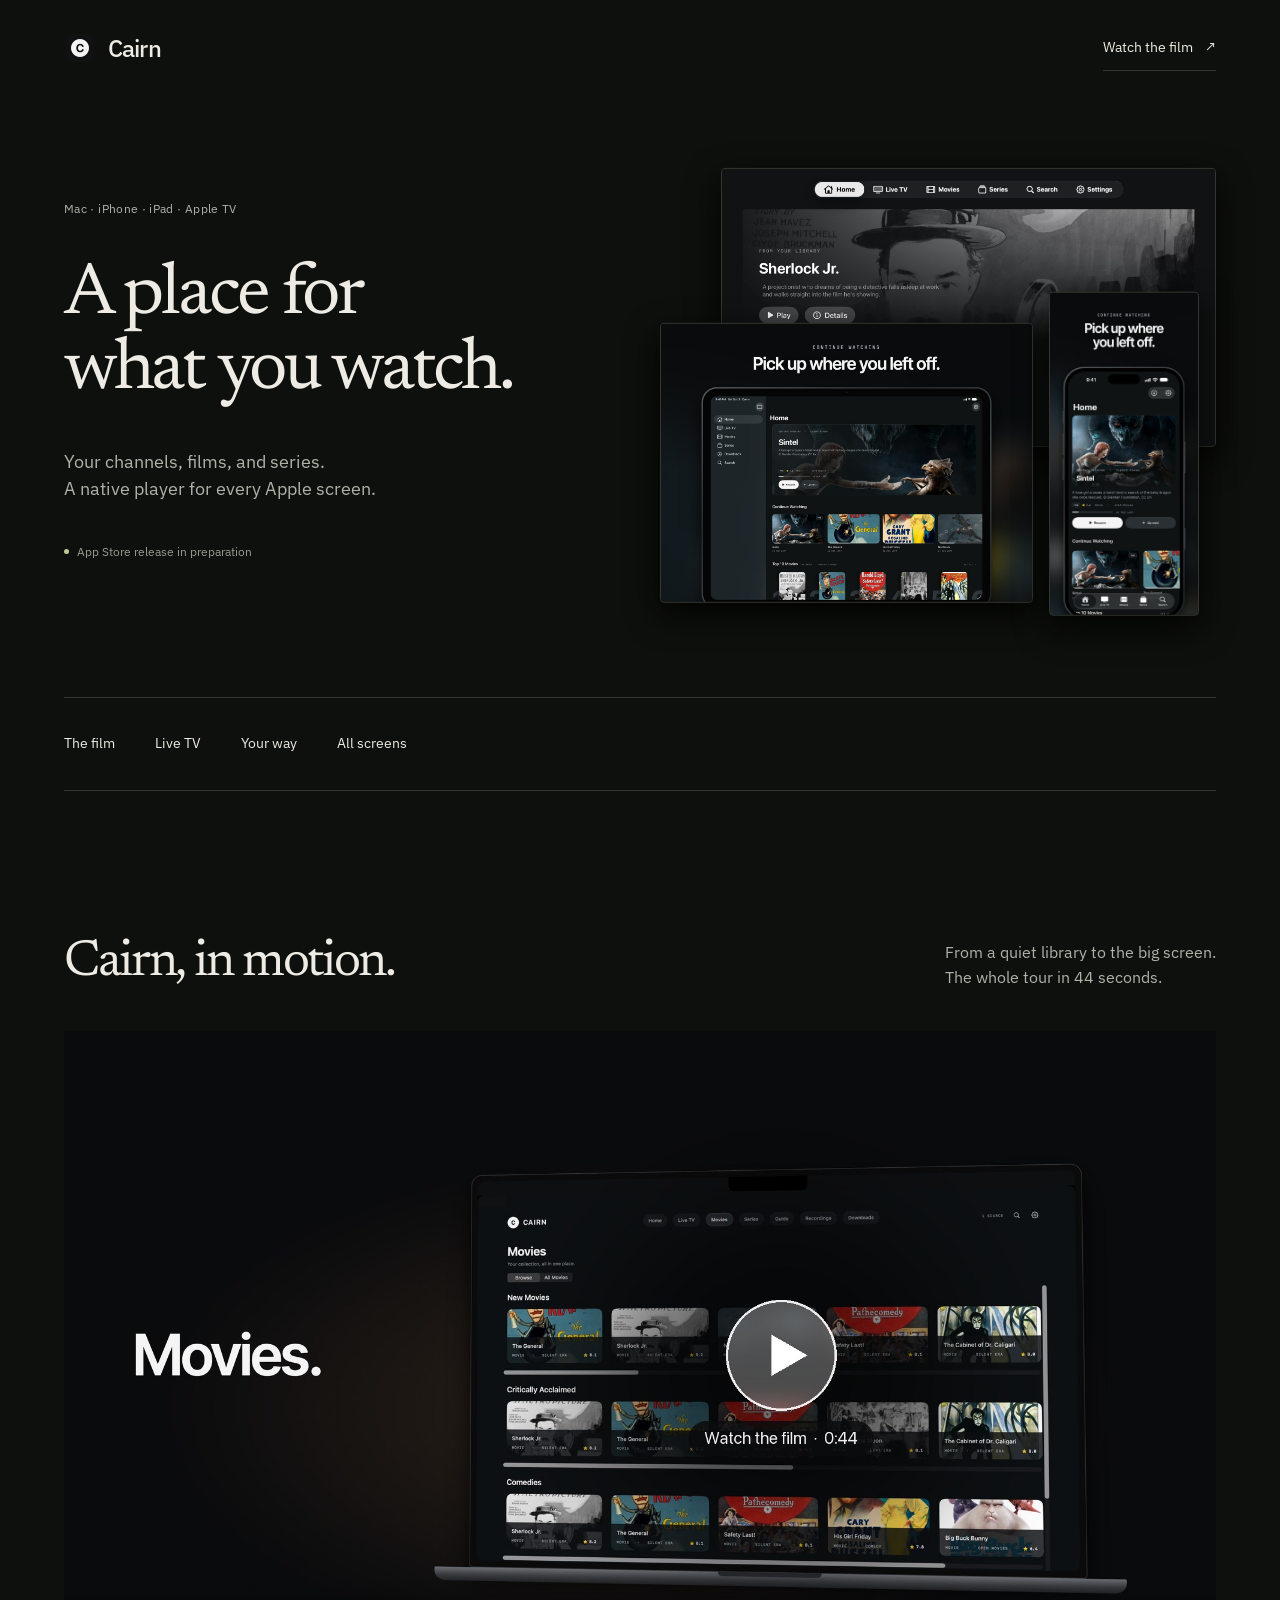
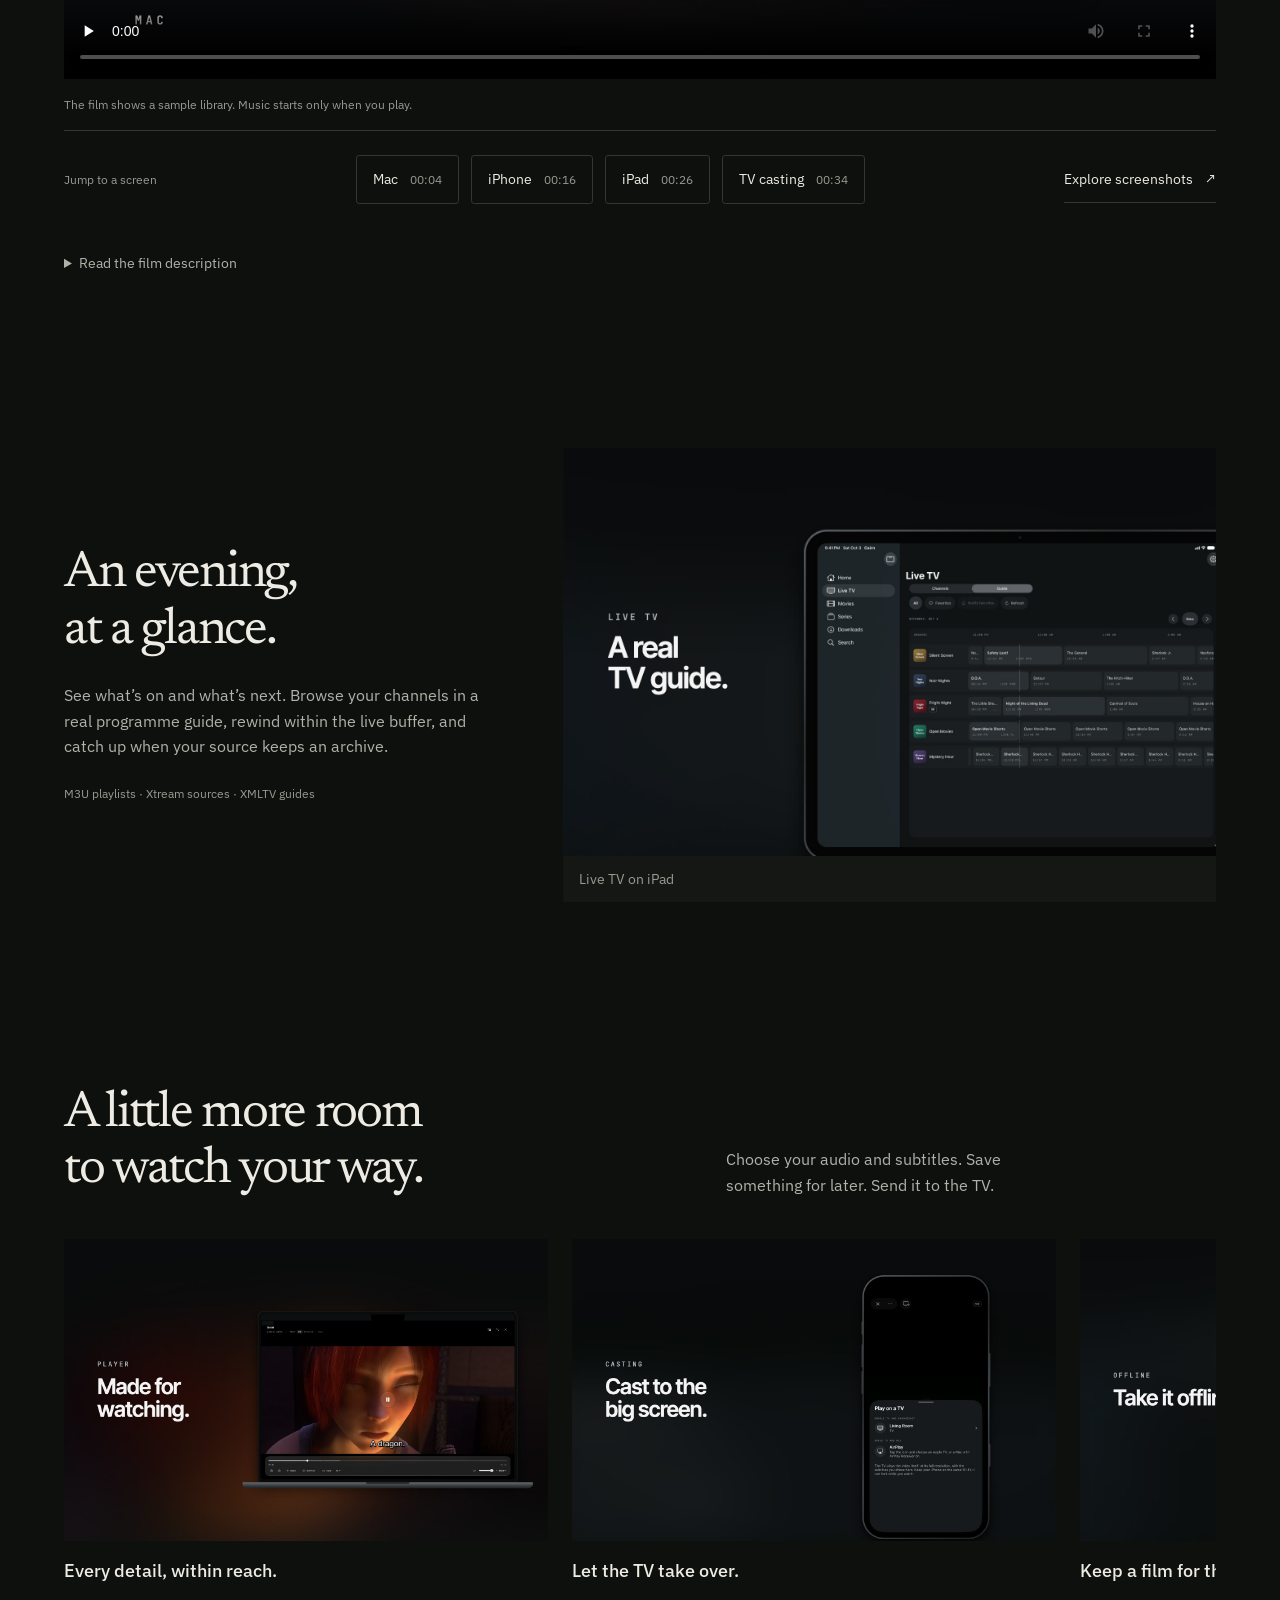
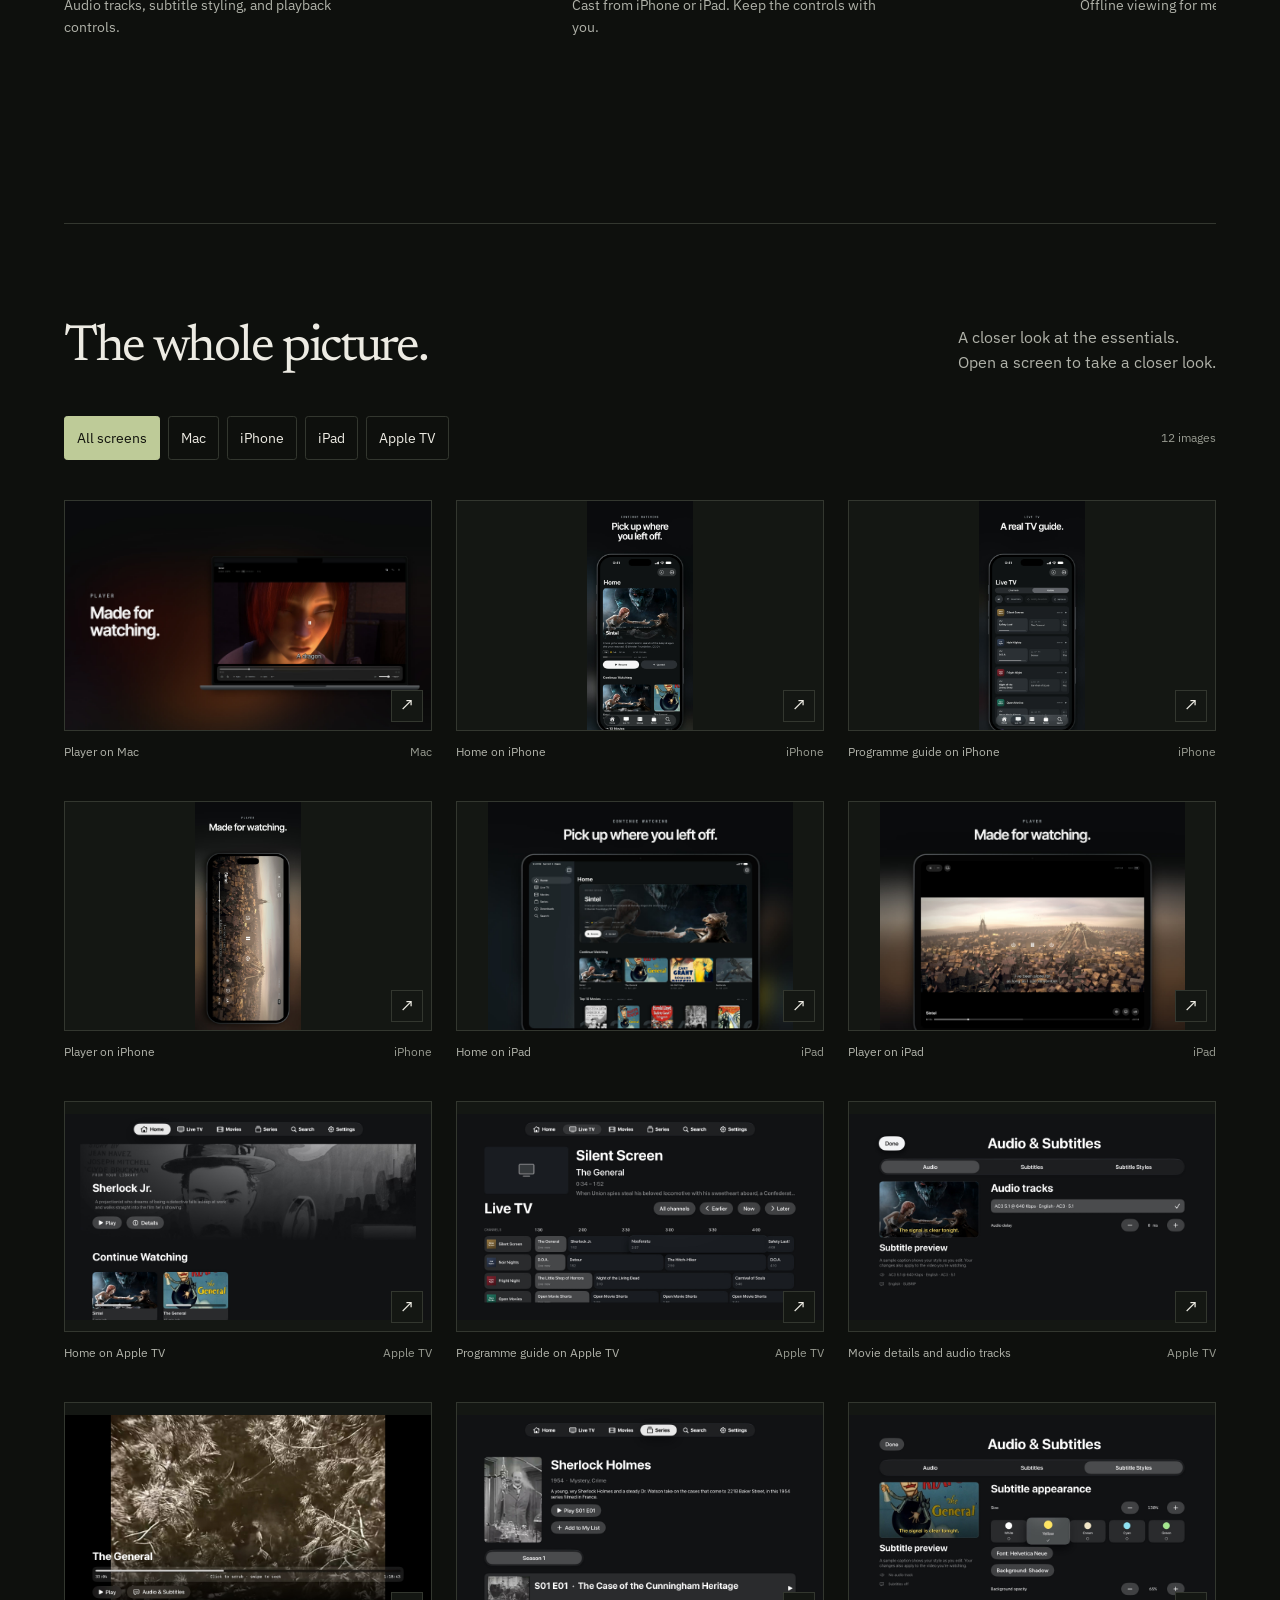
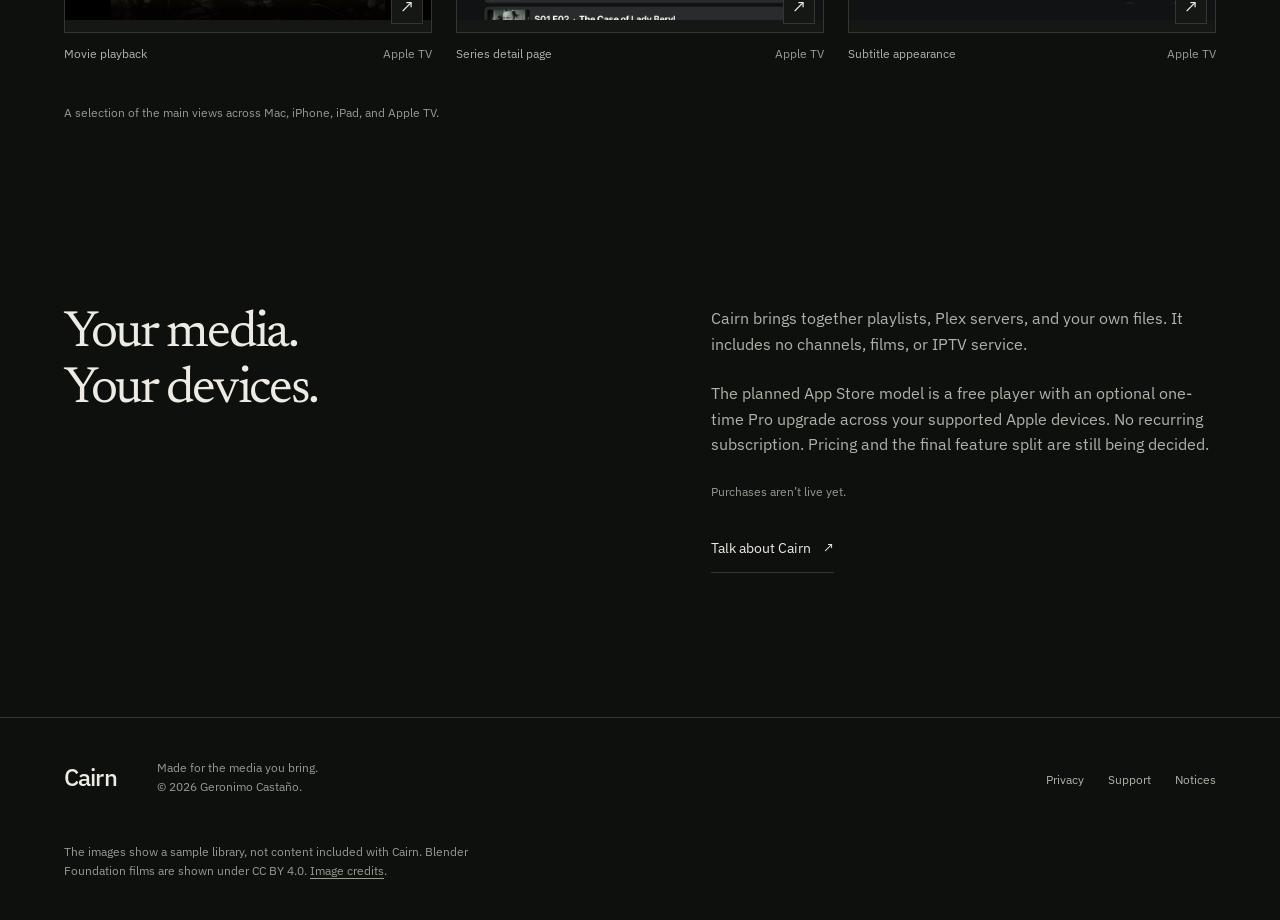
==== commit de924f52: "Curate showcase to twelve essential screens" ====
--- a/index.html
+++ b/index.html
@@ -18,7 +18,7 @@
 </section>
 <section id="guide" class="guide-section" data-sc-act="flow" aria-labelledby="guide-title"><div class="guide-copy"><h2 id="guide-title">An evening,<br>at a glance.</h2><p>See what’s on and what’s next. Browse your channels in a real programme guide, rewind within the live buffer, and catch up when your source keeps an archive.</p><p class="small-note">M3U playlists · Xtream sources · XMLTV guides</p></div><figure class="guide-media" data-sc-reveal="up" data-sc-reveal-at="0 .22"><img src="assets/screens/feature-guide.jpg" alt="Cairn programme guide on iPad" width="1600" height="1000" class="" loading="lazy" decoding="async"><figcaption>Live TV on iPad</figcaption></figure></section>
 <section id="watch" class="watch-section" data-sc-act="flow" aria-labelledby="watch-title"><div class="watch-heading"><h2 id="watch-title">A little more room<br>to watch your way.</h2><p>Choose your audio and subtitles. Save something for later. Send it to the TV.</p></div><div class="watch-rail" tabindex="0" role="region" aria-label="Playback, casting, and offline screenshots"><figure><img src="assets/screens/feature-player.jpg" alt="Player and subtitle controls on Mac" width="1600" height="1000" class="" loading="lazy" decoding="async"><figcaption><strong>Every detail, within reach.</strong><span>Audio tracks, subtitle styling, and playback controls.</span></figcaption></figure><figure><img src="assets/screens/feature-cast.jpg" alt="Cairn casting picker on iPhone" width="1600" height="1000" class="" loading="lazy" decoding="async"><figcaption><strong>Let the TV take over.</strong><span>Cast from iPhone or iPad. Keep the controls with you.</span></figcaption></figure><figure><img src="assets/screens/feature-offline.jpg" alt="Saved films in Cairn’s offline library on iPad" width="1600" height="1000" class="" loading="lazy" decoding="async"><figcaption><strong>Keep a film for the journey.</strong><span>Offline viewing for media from your own sources.</span></figcaption></figure></div></section>
-<section id="gallery" class="gallery-section" data-sc-act="flow" aria-labelledby="gallery-title"><div class="gallery-heading"><h2 id="gallery-title">The whole picture.</h2><p>Every view in the collection.<br>Open a screen to take a closer look.</p></div><div class="gallery-toolbar" hidden><div class="filter-buttons" role="group" aria-label="Filter screenshots"><button type="button" data-filter="all" aria-pressed="true">All screens</button><button type="button" data-filter="mac" aria-pressed="false">Mac</button><button type="button" data-filter="iphone" aria-pressed="false">iPhone</button><button type="button" data-filter="ipad" aria-pressed="false">iPad</button><button type="button" data-filter="tv" aria-pressed="false">Apple TV</button><button type="button" data-filter="compositions" aria-pressed="false">Compositions</button></div><p id="gallery-count" role="status" aria-live="polite">49 images</p></div><div class="gallery-grid"><figure class="gallery-item" data-platform="iphone"><a class="image-link" href="assets/screens/feature-cast.jpg" data-gallery-index="0" aria-label="Enlarge: Casting from iPhone"><img src="assets/screens/feature-cast.jpg" alt="Casting from iPhone" width="1600" height="1000" class="" loading="lazy" decoding="async"><span class="enlarge-mark" aria-hidden="true">↗</span></a><figcaption><span>Casting from iPhone</span><span class="caption-platform">iPhone</span></figcaption></figure><figure class="gallery-item" data-platform="ipad"><a class="image-link" href="assets/screens/feature-guide.jpg" data-gallery-index="1" aria-label="Enlarge: Programme guide on iPad"><img src="assets/screens/feature-guide.jpg" alt="Programme guide on iPad" width="1600" height="1000" class="" loading="lazy" decoding="async"><span class="enlarge-mark" aria-hidden="true">↗</span></a><figcaption><span>Programme guide on iPad</span><span class="caption-platform">iPad</span></figcaption></figure><figure class="gallery-item" data-platform="ipad"><a class="image-link" href="assets/screens/feature-offline.jpg" data-gallery-index="2" aria-label="Enlarge: Offline library on iPad"><img src="assets/screens/feature-offline.jpg" alt="Offline library on iPad" width="1600" height="1000" class="" loading="lazy" decoding="async"><span class="enlarge-mark" aria-hidden="true">↗</span></a><figcaption><span>Offline library on iPad</span><span class="caption-platform">iPad</span></figcaption></figure><figure class="gallery-item" data-platform="mac"><a class="image-link" href="assets/screens/feature-player.jpg" data-gallery-index="3" aria-label="Enlarge: Player on Mac"><img src="assets/screens/feature-player.jpg" alt="Player on Mac" width="1600" height="1000" class="" loading="lazy" decoding="async"><span class="enlarge-mark" aria-hidden="true">↗</span></a><figcaption><span>Player on Mac</span><span class="caption-platform">Mac</span></figcaption></figure><figure class="gallery-item" data-platform="compositions"><a class="image-link" href="assets/screens/film-poster.jpg" data-gallery-index="4" aria-label="Enlarge: Film cover"><img src="assets/screens/film-poster.jpg" alt="Film cover" width="1920" height="1080" class="" loading="lazy" decoding="async"><span class="enlarge-mark" aria-hidden="true">↗</span></a><figcaption><span>Film cover</span><span class="caption-platform">Composition</span></figcaption></figure><figure class="gallery-item" data-platform="compositions"><a class="image-link" href="assets/screens/hero-dark.jpg" data-gallery-index="5" aria-label="Enlarge: Every screen, dark composition"><img src="assets/screens/hero-dark.jpg" alt="Every screen, dark composition" width="2400" height="1200" class="" loading="lazy" decoding="async"><span class="enlarge-mark" aria-hidden="true">↗</span></a><figcaption><span>Every screen, dark composition</span><span class="caption-platform">Composition</span></figcaption></figure><figure class="gallery-item" data-platform="compositions"><a class="image-link" href="assets/screens/hero-light.jpg" data-gallery-index="6" aria-label="Enlarge: Every screen, light composition"><img src="assets/screens/hero-light.jpg" alt="Every screen, light composition" width="2400" height="1200" class="" loading="lazy" decoding="async"><span class="enlarge-mark" aria-hidden="true">↗</span></a><figcaption><span>Every screen, light composition</span><span class="caption-platform">Composition</span></figcaption></figure><figure class="gallery-item" data-platform="ipad"><a class="image-link" href="assets/screens/ipad-01-home.jpg" data-gallery-index="7" aria-label="Enlarge: Home on iPad"><img src="assets/screens/ipad-01-home.jpg" alt="Home on iPad" width="1376" height="1032" class="" loading="lazy" decoding="async"><span class="enlarge-mark" aria-hidden="true">↗</span></a><figcaption><span>Home on iPad</span><span class="caption-platform">iPad</span></figcaption></figure><figure class="gallery-item" data-platform="ipad"><a class="image-link" href="assets/screens/ipad-04-player.jpg" data-gallery-index="8" aria-label="Enlarge: Player on iPad"><img src="assets/screens/ipad-04-player.jpg" alt="Player on iPad" width="1376" height="1032" class="" loading="lazy" decoding="async"><span class="enlarge-mark" aria-hidden="true">↗</span></a><figcaption><span>Player on iPad</span><span class="caption-platform">iPad</span></figcaption></figure><figure class="gallery-item" data-platform="iphone"><a class="image-link" href="assets/screens/iphone-01-home.jpg" data-gallery-index="9" aria-label="Enlarge: Home on iPhone"><img src="assets/screens/iphone-01-home.jpg" alt="Home on iPhone" width="660" height="1434" class="" loading="lazy" decoding="async"><span class="enlarge-mark" aria-hidden="true">↗</span></a><figcaption><span>Home on iPhone</span><span class="caption-platform">iPhone</span></figcaption></figure><figure class="gallery-item" data-platform="iphone"><a class="image-link" href="assets/screens/iphone-03-guide.jpg" data-gallery-index="10" aria-label="Enlarge: Programme guide on iPhone"><img src="assets/screens/iphone-03-guide.jpg" alt="Programme guide on iPhone" width="660" height="1434" class="" loading="lazy" decoding="async"><span class="enlarge-mark" aria-hidden="true">↗</span></a><figcaption><span>Programme guide on iPhone</span><span class="caption-platform">iPhone</span></figcaption></figure><figure class="gallery-item" data-platform="iphone"><a class="image-link" href="assets/screens/iphone-05-player.jpg" data-gallery-index="11" aria-label="Enlarge: Player on iPhone"><img src="assets/screens/iphone-05-player.jpg" alt="Player on iPhone" width="660" height="1434" class="" loading="lazy" decoding="async"><span class="enlarge-mark" aria-hidden="true">↗</span></a><figcaption><span>Player on iPhone</span><span class="caption-platform">iPhone</span></figcaption></figure><figure class="gallery-item" data-platform="iphone"><a class="image-link" href="assets/screens/iphone-06-cast.jpg" data-gallery-index="12" aria-label="Enlarge: Cast picker on iPhone"><img src="assets/screens/iphone-06-cast.jpg" alt="Cast picker on iPhone" width="660" height="1434" class="" loading="lazy" decoding="async"><span class="enlarge-mark" aria-hidden="true">↗</span></a><figcaption><span>Cast picker on iPhone</span><span class="caption-platform">iPhone</span></figcaption></figure><figure class="gallery-item" data-platform="tv"><a class="image-link" href="assets/screens/tv-audio-preview.jpg" data-gallery-index="13" aria-label="Enlarge: Audio track preview"><img src="assets/screens/tv-audio-preview.jpg" alt="Audio track preview" width="1920" height="1080" class="" loading="lazy" decoding="async"><span class="enlarge-mark" aria-hidden="true">↗</span></a><figcaption><span>Audio track preview</span><span class="caption-platform">Apple TV</span></figcaption></figure><figure class="gallery-item" data-platform="tv"><a class="image-link" href="assets/screens/tv-carousel-offset.jpg" data-gallery-index="14" aria-label="Enlarge: Browsing the movie carousel"><img src="assets/screens/tv-carousel-offset.jpg" alt="Browsing the movie carousel" width="1920" height="1080" class="" loading="lazy" decoding="async"><span class="enlarge-mark" aria-hidden="true">↗</span></a><figcaption><span>Browsing the movie carousel</span><span class="caption-platform">Apple TV</span></figcaption></figure><figure class="gallery-item" data-platform="tv"><a class="image-link" href="assets/screens/tv-compact-version-menu.jpg" data-gallery-index="15" aria-label="Enlarge: Compact version selection"><img src="assets/screens/tv-compact-version-menu.jpg" alt="Compact version selection" width="1920" height="1080" class="" loading="lazy" decoding="async"><span class="enlarge-mark" aria-hidden="true">↗</span></a><figcaption><span>Compact version selection</span><span class="caption-platform">Apple TV</span></figcaption></figure><figure class="gallery-item" data-platform="tv"><a class="image-link" href="assets/screens/tv-continue-context-menu.jpg" data-gallery-index="16" aria-label="Enlarge: Continue Watching options"><img src="assets/screens/tv-continue-context-menu.jpg" alt="Continue Watching options" width="1920" height="1080" class="" loading="lazy" decoding="async"><span class="enlarge-mark" aria-hidden="true">↗</span></a><figcaption><span>Continue Watching options</span><span class="caption-platform">Apple TV</span></figcaption></figure><figure class="gallery-item" data-platform="tv"><a class="image-link" href="assets/screens/tv-guide-fast-scroll.jpg" data-gallery-index="17" aria-label="Enlarge: Guide during rapid navigation"><img src="assets/screens/tv-guide-fast-scroll.jpg" alt="Guide during rapid navigation" width="1920" height="1080" class="" loading="lazy" decoding="async"><span class="enlarge-mark" aria-hidden="true">↗</span></a><figcaption><span>Guide during rapid navigation</span><span class="caption-platform">Apple TV</span></figcaption></figure><figure class="gallery-item" data-platform="tv"><a class="image-link" href="assets/screens/tv-guide-focus.jpg" data-gallery-index="18" aria-label="Enlarge: Channel preview in the guide"><img src="assets/screens/tv-guide-focus.jpg" alt="Channel preview in the guide" width="1920" height="1080" class="" loading="lazy" decoding="async"><span class="enlarge-mark" aria-hidden="true">↗</span></a><figcaption><span>Channel preview in the guide</span><span class="caption-platform">Apple TV</span></figcaption></figure><figure class="gallery-item" data-platform="tv"><a class="image-link" href="assets/screens/tv-guide.jpg" data-gallery-index="19" aria-label="Enlarge: Programme guide on Apple TV"><img src="assets/screens/tv-guide.jpg" alt="Programme guide on Apple TV" width="1920" height="1080" class="" loading="lazy" decoding="async"><span class="enlarge-mark" aria-hidden="true">↗</span></a><figcaption><span>Programme guide on Apple TV</span><span class="caption-platform">Apple TV</span></figcaption></figure><figure class="gallery-item" data-platform="tv"><a class="image-link" href="assets/screens/tv-home-after-tab-switch.jpg" data-gallery-index="20" aria-label="Enlarge: Returning to Home"><img src="assets/screens/tv-home-after-tab-switch.jpg" alt="Returning to Home" width="1920" height="1080" class="" loading="lazy" decoding="async"><span class="enlarge-mark" aria-hidden="true">↗</span></a><figcaption><span>Returning to Home</span><span class="caption-platform">Apple TV</span></figcaption></figure><figure class="gallery-item" data-platform="tv"><a class="image-link" href="assets/screens/tv-home-row-entry.jpg" data-gallery-index="21" aria-label="Enlarge: Browsing Home rows"><img src="assets/screens/tv-home-row-entry.jpg" alt="Browsing Home rows" width="1920" height="1080" class="" loading="lazy" decoding="async"><span class="enlarge-mark" aria-hidden="true">↗</span></a><figcaption><span>Browsing Home rows</span><span class="caption-platform">Apple TV</span></figcaption></figure><figure class="gallery-item" data-platform="tv"><a class="image-link" href="assets/screens/tv-home.jpg" data-gallery-index="22" aria-label="Enlarge: Home on Apple TV"><img src="assets/screens/tv-home.jpg" alt="Home on Apple TV" width="1920" height="1080" class="" loading="lazy" decoding="async"><span class="enlarge-mark" aria-hidden="true">↗</span></a><figcaption><span>Home on Apple TV</span><span class="caption-platform">Apple TV</span></figcaption></figure><figure class="gallery-item" data-platform="tv"><a class="image-link" href="assets/screens/tv-live-player.jpg" data-gallery-index="23" aria-label="Enlarge: Live channel playback"><img src="assets/screens/tv-live-player.jpg" alt="Live channel playback" width="1920" height="1080" class="" loading="lazy" decoding="async"><span class="enlarge-mark" aria-hidden="true">↗</span></a><figcaption><span>Live channel playback</span><span class="caption-platform">Apple TV</span></figcaption></figure><figure class="gallery-item" data-platform="tv"><a class="image-link" href="assets/screens/tv-movie-details-tracks.jpg" data-gallery-index="24" aria-label="Enlarge: Movie details and audio tracks"><img src="assets/screens/tv-movie-details-tracks.jpg" alt="Movie details and audio tracks" width="1920" height="1080" class="" loading="lazy" decoding="async"><span class="enlarge-mark" aria-hidden="true">↗</span></a><figcaption><span>Movie details and audio tracks</span><span class="caption-platform">Apple TV</span></figcaption></figure><figure class="gallery-item" data-platform="tv"><a class="image-link" href="assets/screens/tv-movie-player.jpg" data-gallery-index="25" aria-label="Enlarge: Movie playback"><img src="assets/screens/tv-movie-player.jpg" alt="Movie playback" width="1920" height="1080" class="" loading="lazy" decoding="async"><span class="enlarge-mark" aria-hidden="true">↗</span></a><figcaption><span>Movie playback</span><span class="caption-platform">Apple TV</span></figcaption></figure><figure class="gallery-item" data-platform="tv"><a class="image-link" href="assets/screens/tv-movie-related.jpg" data-gallery-index="26" aria-label="Enlarge: Related movies"><img src="assets/screens/tv-movie-related.jpg" alt="Related movies" width="1920" height="1080" class="" loading="lazy" decoding="async"><span class="enlarge-mark" aria-hidden="true">↗</span></a><figcaption><span>Related movies</span><span class="caption-platform">Apple TV</span></figcaption></figure><figure class="gallery-item" data-platform="tv"><a class="image-link" href="assets/screens/tv-movie-versions.jpg" data-gallery-index="27" aria-label="Enlarge: Alternative movie versions"><img src="assets/screens/tv-movie-versions.jpg" alt="Alternative movie versions" width="1920" height="1080" class="" loading="lazy" decoding="async"><span class="enlarge-mark" aria-hidden="true">↗</span></a><figcaption><span>Alternative movie versions</span><span class="caption-platform">Apple TV</span></figcaption></figure><figure class="gallery-item" data-platform="tv"><a class="image-link" href="assets/screens/tv-movies.jpg" data-gallery-index="28" aria-label="Enlarge: Movies on Apple TV"><img src="assets/screens/tv-movies.jpg" alt="Movies on Apple TV" width="1920" height="1080" class="" loading="lazy" decoding="async"><span class="enlarge-mark" aria-hidden="true">↗</span></a><figcaption><span>Movies on Apple TV</span><span class="caption-platform">Apple TV</span></figcaption></figure><figure class="gallery-item" data-platform="tv"><a class="image-link" href="assets/screens/tv-phone-confirmation.jpg" data-gallery-index="29" aria-label="Enlarge: Phone source confirmation"><img src="assets/screens/tv-phone-confirmation.jpg" alt="Phone source confirmation" width="1920" height="1080" class="" loading="lazy" decoding="async"><span class="enlarge-mark" aria-hidden="true">↗</span></a><figcaption><span>Phone source confirmation</span><span class="caption-platform">Apple TV</span></figcaption></figure><figure class="gallery-item" data-platform="tv"><a class="image-link" href="assets/screens/tv-player-episodes.jpg" data-gallery-index="30" aria-label="Enlarge: Episode picker"><img src="assets/screens/tv-player-episodes.jpg" alt="Episode picker" width="1920" height="1080" class="" loading="lazy" decoding="async"><span class="enlarge-mark" aria-hidden="true">↗</span></a><figcaption><span>Episode picker</span><span class="caption-platform">Apple TV</span></figcaption></figure><figure class="gallery-item" data-platform="tv"><a class="image-link" href="assets/screens/tv-poster-context-menu.jpg" data-gallery-index="31" aria-label="Enlarge: Movie library options"><img src="assets/screens/tv-poster-context-menu.jpg" alt="Movie library options" width="1920" height="1080" class="" loading="lazy" decoding="async"><span class="enlarge-mark" aria-hidden="true">↗</span></a><figcaption><span>Movie library options</span><span class="caption-platform">Apple TV</span></figcaption></figure><figure class="gallery-item" data-platform="tv"><a class="image-link" href="assets/screens/tv-poster-focus-left.jpg" data-gallery-index="32" aria-label="Enlarge: Movie library, left selection"><img src="assets/screens/tv-poster-focus-left.jpg" alt="Movie library, left selection" width="1920" height="1080" class="" loading="lazy" decoding="async"><span class="enlarge-mark" aria-hidden="true">↗</span></a><figcaption><span>Movie library, left selection</span><span class="caption-platform">Apple TV</span></figcaption></figure><figure class="gallery-item" data-platform="tv"><a class="image-link" href="assets/screens/tv-poster-focus-return.jpg" data-gallery-index="33" aria-label="Enlarge: Returning to the movie library"><img src="assets/screens/tv-poster-focus-return.jpg" alt="Returning to the movie library" width="1920" height="1080" class="" loading="lazy" decoding="async"><span class="enlarge-mark" aria-hidden="true">↗</span></a><figcaption><span>Returning to the movie library</span><span class="caption-platform">Apple TV</span></figcaption></figure><figure class="gallery-item" data-platform="tv"><a class="image-link" href="assets/screens/tv-poster-focus-right.jpg" data-gallery-index="34" aria-label="Enlarge: Movie library, right selection"><img src="assets/screens/tv-poster-focus-right.jpg" alt="Movie library, right selection" width="1920" height="1080" class="" loading="lazy" decoding="async"><span class="enlarge-mark" aria-hidden="true">↗</span></a><figcaption><span>Movie library, right selection</span><span class="caption-platform">Apple TV</span></figcaption></figure><figure class="gallery-item" data-platform="tv"><a class="image-link" href="assets/screens/tv-quick-channels.jpg" data-gallery-index="35" aria-label="Enlarge: Quick channel selection"><img src="assets/screens/tv-quick-channels.jpg" alt="Quick channel selection" width="1920" height="1080" class="" loading="lazy" decoding="async"><span class="enlarge-mark" aria-hidden="true">↗</span></a><figcaption><span>Quick channel selection</span><span class="caption-platform">Apple TV</span></figcaption></figure><figure class="gallery-item" data-platform="tv"><a class="image-link" href="assets/screens/tv-search.jpg" data-gallery-index="36" aria-label="Enlarge: Library search"><img src="assets/screens/tv-search.jpg" alt="Library search" width="1920" height="1080" class="" loading="lazy" decoding="async"><span class="enlarge-mark" aria-hidden="true">↗</span></a><figcaption><span>Library search</span><span class="caption-platform">Apple TV</span></figcaption></figure><figure class="gallery-item" data-platform="tv"><a class="image-link" href="assets/screens/tv-series-episode-focus.jpg" data-gallery-index="37" aria-label="Enlarge: Focused series episode"><img src="assets/screens/tv-series-episode-focus.jpg" alt="Focused series episode" width="1920" height="1080" class="" loading="lazy" decoding="async"><span class="enlarge-mark" aria-hidden="true">↗</span></a><figcaption><span>Focused series episode</span><span class="caption-platform">Apple TV</span></figcaption></figure><figure class="gallery-item" data-platform="tv"><a class="image-link" href="assets/screens/tv-series-season-selected.jpg" data-gallery-index="38" aria-label="Enlarge: Selected series season"><img src="assets/screens/tv-series-season-selected.jpg" alt="Selected series season" width="1920" height="1080" class="" loading="lazy" decoding="async"><span class="enlarge-mark" aria-hidden="true">↗</span></a><figcaption><span>Selected series season</span><span class="caption-platform">Apple TV</span></figcaption></figure><figure class="gallery-item" data-platform="tv"><a class="image-link" href="assets/screens/tv-series-seasons.jpg" data-gallery-index="39" aria-label="Enlarge: Series seasons"><img src="assets/screens/tv-series-seasons.jpg" alt="Series seasons" width="1920" height="1080" class="" loading="lazy" decoding="async"><span class="enlarge-mark" aria-hidden="true">↗</span></a><figcaption><span>Series seasons</span><span class="caption-platform">Apple TV</span></figcaption></figure><figure class="gallery-item" data-platform="tv"><a class="image-link" href="assets/screens/tv-series.jpg" data-gallery-index="40" aria-label="Enlarge: Series detail page"><img src="assets/screens/tv-series.jpg" alt="Series detail page" width="1920" height="1080" class="" loading="lazy" decoding="async"><span class="enlarge-mark" aria-hidden="true">↗</span></a><figcaption><span>Series detail page</span><span class="caption-platform">Apple TV</span></figcaption></figure><figure class="gallery-item" data-platform="tv"><a class="image-link" href="assets/screens/tv-settings.jpg" data-gallery-index="41" aria-label="Enlarge: Settings and preferences"><img src="assets/screens/tv-settings.jpg" alt="Settings and preferences" width="1920" height="1080" class="" loading="lazy" decoding="async"><span class="enlarge-mark" aria-hidden="true">↗</span></a><figcaption><span>Settings and preferences</span><span class="caption-platform">Apple TV</span></figcaption></figure><figure class="gallery-item" data-platform="tv"><a class="image-link" href="assets/screens/tv-source-error.jpg" data-gallery-index="42" aria-label="Enlarge: Source connection error"><img src="assets/screens/tv-source-error.jpg" alt="Source connection error" width="1920" height="1080" class="" loading="lazy" decoding="async"><span class="enlarge-mark" aria-hidden="true">↗</span></a><figcaption><span>Source connection error</span><span class="caption-platform">Apple TV</span></figcaption></figure><figure class="gallery-item" data-platform="tv"><a class="image-link" href="assets/screens/tv-source-progress.jpg" data-gallery-index="43" aria-label="Enlarge: Source connection progress"><img src="assets/screens/tv-source-progress.jpg" alt="Source connection progress" width="1920" height="1080" class="" loading="lazy" decoding="async"><span class="enlarge-mark" aria-hidden="true">↗</span></a><figcaption><span>Source connection progress</span><span class="caption-platform">Apple TV</span></figcaption></figure><figure class="gallery-item" data-platform="tv"><a class="image-link" href="assets/screens/tv-source-setup.jpg" data-gallery-index="44" aria-label="Enlarge: Add a source with your phone"><img src="assets/screens/tv-source-setup.jpg" alt="Add a source with your phone" width="1920" height="1080" class="" loading="lazy" decoding="async"><span class="enlarge-mark" aria-hidden="true">↗</span></a><figcaption><span>Add a source with your phone</span><span class="caption-platform">Apple TV</span></figcaption></figure><figure class="gallery-item" data-platform="tv"><a class="image-link" href="assets/screens/tv-subtitle-styles.jpg" data-gallery-index="45" aria-label="Enlarge: Subtitle appearance"><img src="assets/screens/tv-subtitle-styles.jpg" alt="Subtitle appearance" width="1920" height="1080" class="" loading="lazy" decoding="async"><span class="enlarge-mark" aria-hidden="true">↗</span></a><figcaption><span>Subtitle appearance</span><span class="caption-platform">Apple TV</span></figcaption></figure><figure class="gallery-item" data-platform="tv"><a class="image-link" href="assets/screens/tv-top-shelf.jpg" data-gallery-index="46" aria-label="Enlarge: Continue Watching in Top Shelf"><img src="assets/screens/tv-top-shelf.jpg" alt="Continue Watching in Top Shelf" width="1920" height="1080" class="" loading="lazy" decoding="async"><span class="enlarge-mark" aria-hidden="true">↗</span></a><figcaption><span>Continue Watching in Top Shelf</span><span class="caption-platform">Apple TV</span></figcaption></figure><figure class="gallery-item" data-platform="tv"><a class="image-link" href="assets/screens/tv-tracks.jpg" data-gallery-index="47" aria-label="Enlarge: Audio and subtitle selection"><img src="assets/screens/tv-tracks.jpg" alt="Audio and subtitle selection" width="1920" height="1080" class="" loading="lazy" decoding="async"><span class="enlarge-mark" aria-hidden="true">↗</span></a><figcaption><span>Audio and subtitle selection</span><span class="caption-platform">Apple TV</span></figcaption></figure><figure class="gallery-item" data-platform="tv"><a class="image-link" href="assets/screens/tv-tv-fields.jpg" data-gallery-index="48" aria-label="Enlarge: Source entry on TV"><img src="assets/screens/tv-tv-fields.jpg" alt="Source entry on TV" width="1920" height="1080" class="" loading="lazy" decoding="async"><span class="enlarge-mark" aria-hidden="true">↗</span></a><figcaption><span>Source entry on TV</span><span class="caption-platform">Apple TV</span></figcaption></figure></div><p class="gallery-note">These are real captures and existing promotional compositions. The Apple TV collection includes navigation, setup, playback, and error states.</p></section>
+<section id="gallery" class="gallery-section" data-sc-act="flow" aria-labelledby="gallery-title"><div class="gallery-heading"><h2 id="gallery-title">The whole picture.</h2><p>A closer look at the essentials.<br>Open a screen to take a closer look.</p></div><div class="gallery-toolbar" hidden><div class="filter-buttons" role="group" aria-label="Filter screenshots"><button type="button" data-filter="all" aria-pressed="true">All screens</button><button type="button" data-filter="mac" aria-pressed="false">Mac</button><button type="button" data-filter="iphone" aria-pressed="false">iPhone</button><button type="button" data-filter="ipad" aria-pressed="false">iPad</button><button type="button" data-filter="tv" aria-pressed="false">Apple TV</button></div><p id="gallery-count" role="status" aria-live="polite">12 images</p></div><div class="gallery-grid"><figure class="gallery-item" data-platform="mac"><a class="image-link" href="assets/screens/feature-player.jpg" data-gallery-index="0" aria-label="Enlarge: Player on Mac"><img src="assets/screens/feature-player.jpg" alt="Player on Mac" width="1600" height="1000" class="" loading="lazy" decoding="async"><span class="enlarge-mark" aria-hidden="true">↗</span></a><figcaption><span>Player on Mac</span><span class="caption-platform">Mac</span></figcaption></figure><figure class="gallery-item" data-platform="iphone"><a class="image-link" href="assets/screens/iphone-01-home.jpg" data-gallery-index="1" aria-label="Enlarge: Home on iPhone"><img src="assets/screens/iphone-01-home.jpg" alt="Home on iPhone" width="660" height="1434" class="" loading="lazy" decoding="async"><span class="enlarge-mark" aria-hidden="true">↗</span></a><figcaption><span>Home on iPhone</span><span class="caption-platform">iPhone</span></figcaption></figure><figure class="gallery-item" data-platform="iphone"><a class="image-link" href="assets/screens/iphone-03-guide.jpg" data-gallery-index="2" aria-label="Enlarge: Programme guide on iPhone"><img src="assets/screens/iphone-03-guide.jpg" alt="Programme guide on iPhone" width="660" height="1434" class="" loading="lazy" decoding="async"><span class="enlarge-mark" aria-hidden="true">↗</span></a><figcaption><span>Programme guide on iPhone</span><span class="caption-platform">iPhone</span></figcaption></figure><figure class="gallery-item" data-platform="iphone"><a class="image-link" href="assets/screens/iphone-05-player.jpg" data-gallery-index="3" aria-label="Enlarge: Player on iPhone"><img src="assets/screens/iphone-05-player.jpg" alt="Player on iPhone" width="660" height="1434" class="" loading="lazy" decoding="async"><span class="enlarge-mark" aria-hidden="true">↗</span></a><figcaption><span>Player on iPhone</span><span class="caption-platform">iPhone</span></figcaption></figure><figure class="gallery-item" data-platform="ipad"><a class="image-link" href="assets/screens/ipad-01-home.jpg" data-gallery-index="4" aria-label="Enlarge: Home on iPad"><img src="assets/screens/ipad-01-home.jpg" alt="Home on iPad" width="1376" height="1032" class="" loading="lazy" decoding="async"><span class="enlarge-mark" aria-hidden="true">↗</span></a><figcaption><span>Home on iPad</span><span class="caption-platform">iPad</span></figcaption></figure><figure class="gallery-item" data-platform="ipad"><a class="image-link" href="assets/screens/ipad-04-player.jpg" data-gallery-index="5" aria-label="Enlarge: Player on iPad"><img src="assets/screens/ipad-04-player.jpg" alt="Player on iPad" width="1376" height="1032" class="" loading="lazy" decoding="async"><span class="enlarge-mark" aria-hidden="true">↗</span></a><figcaption><span>Player on iPad</span><span class="caption-platform">iPad</span></figcaption></figure><figure class="gallery-item" data-platform="tv"><a class="image-link" href="assets/screens/tv-home.jpg" data-gallery-index="6" aria-label="Enlarge: Home on Apple TV"><img src="assets/screens/tv-home.jpg" alt="Home on Apple TV" width="1920" height="1080" class="" loading="lazy" decoding="async"><span class="enlarge-mark" aria-hidden="true">↗</span></a><figcaption><span>Home on Apple TV</span><span class="caption-platform">Apple TV</span></figcaption></figure><figure class="gallery-item" data-platform="tv"><a class="image-link" href="assets/screens/tv-guide.jpg" data-gallery-index="7" aria-label="Enlarge: Programme guide on Apple TV"><img src="assets/screens/tv-guide.jpg" alt="Programme guide on Apple TV" width="1920" height="1080" class="" loading="lazy" decoding="async"><span class="enlarge-mark" aria-hidden="true">↗</span></a><figcaption><span>Programme guide on Apple TV</span><span class="caption-platform">Apple TV</span></figcaption></figure><figure class="gallery-item" data-platform="tv"><a class="image-link" href="assets/screens/tv-movie-details-tracks.jpg" data-gallery-index="8" aria-label="Enlarge: Movie details and audio tracks"><img src="assets/screens/tv-movie-details-tracks.jpg" alt="Movie details and audio tracks" width="1920" height="1080" class="" loading="lazy" decoding="async"><span class="enlarge-mark" aria-hidden="true">↗</span></a><figcaption><span>Movie details and audio tracks</span><span class="caption-platform">Apple TV</span></figcaption></figure><figure class="gallery-item" data-platform="tv"><a class="image-link" href="assets/screens/tv-movie-player.jpg" data-gallery-index="9" aria-label="Enlarge: Movie playback"><img src="assets/screens/tv-movie-player.jpg" alt="Movie playback" width="1920" height="1080" class="" loading="lazy" decoding="async"><span class="enlarge-mark" aria-hidden="true">↗</span></a><figcaption><span>Movie playback</span><span class="caption-platform">Apple TV</span></figcaption></figure><figure class="gallery-item" data-platform="tv"><a class="image-link" href="assets/screens/tv-series.jpg" data-gallery-index="10" aria-label="Enlarge: Series detail page"><img src="assets/screens/tv-series.jpg" alt="Series detail page" width="1920" height="1080" class="" loading="lazy" decoding="async"><span class="enlarge-mark" aria-hidden="true">↗</span></a><figcaption><span>Series detail page</span><span class="caption-platform">Apple TV</span></figcaption></figure><figure class="gallery-item" data-platform="tv"><a class="image-link" href="assets/screens/tv-subtitle-styles.jpg" data-gallery-index="11" aria-label="Enlarge: Subtitle appearance"><img src="assets/screens/tv-subtitle-styles.jpg" alt="Subtitle appearance" width="1920" height="1080" class="" loading="lazy" decoding="async"><span class="enlarge-mark" aria-hidden="true">↗</span></a><figcaption><span>Subtitle appearance</span><span class="caption-platform">Apple TV</span></figcaption></figure></div><p class="gallery-note">A selection of the main views across Mac, iPhone, iPad, and Apple TV.</p></section>
 <section class="closing" data-sc-act="flow" aria-labelledby="closing-title"><h2 id="closing-title">Your media.<br>Your devices.</h2><div class="closing-copy"><p>Cairn brings together playlists, Plex servers, and your own files. It includes no channels, films, or IPTV service.</p><p>The planned App Store model is a free player with an optional one-time Pro upgrade across your supported Apple devices. No recurring subscription. Pricing and the final feature split are still being decided.</p><p class="release-note">Purchases aren’t live yet.</p><a class="text-link" href="support.html">Talk about Cairn <span aria-hidden="true">↗</span></a></div></section>
 </main><footer class="site-foot"><div class="foot-note"><a class="site-logo" href="index.html">Cairn</a><p>Made for the media you bring.<br>© 2026 Geronimo Castaño.</p></div><nav aria-label="Information"><a href="privacy.html">Privacy</a><a href="support.html">Support</a><a href="notices.html">Notices</a></nav><p class="credit">The images show a sample library, not content included with Cairn. Blender Foundation films are shown under CC BY 4.0. <a href="notices.html">Image credits</a>.</p></footer>
 <dialog class="image-viewer" aria-labelledby="viewer-title"><div class="viewer-head"><p id="viewer-title"></p><button type="button" id="viewer-close" autofocus>Close <span aria-hidden="true">×</span></button></div><div class="viewer-image-wrap"><p class="viewer-status" role="status">Loading image…</p><img id="viewer-image" alt=""></div><div class="viewer-bottom"><button type="button" id="viewer-prev" aria-label="Previous screenshot">← Previous</button><a id="viewer-original" href="#">Open original</a><button type="button" id="viewer-next" aria-label="Next screenshot">Next →</button></div></dialog>
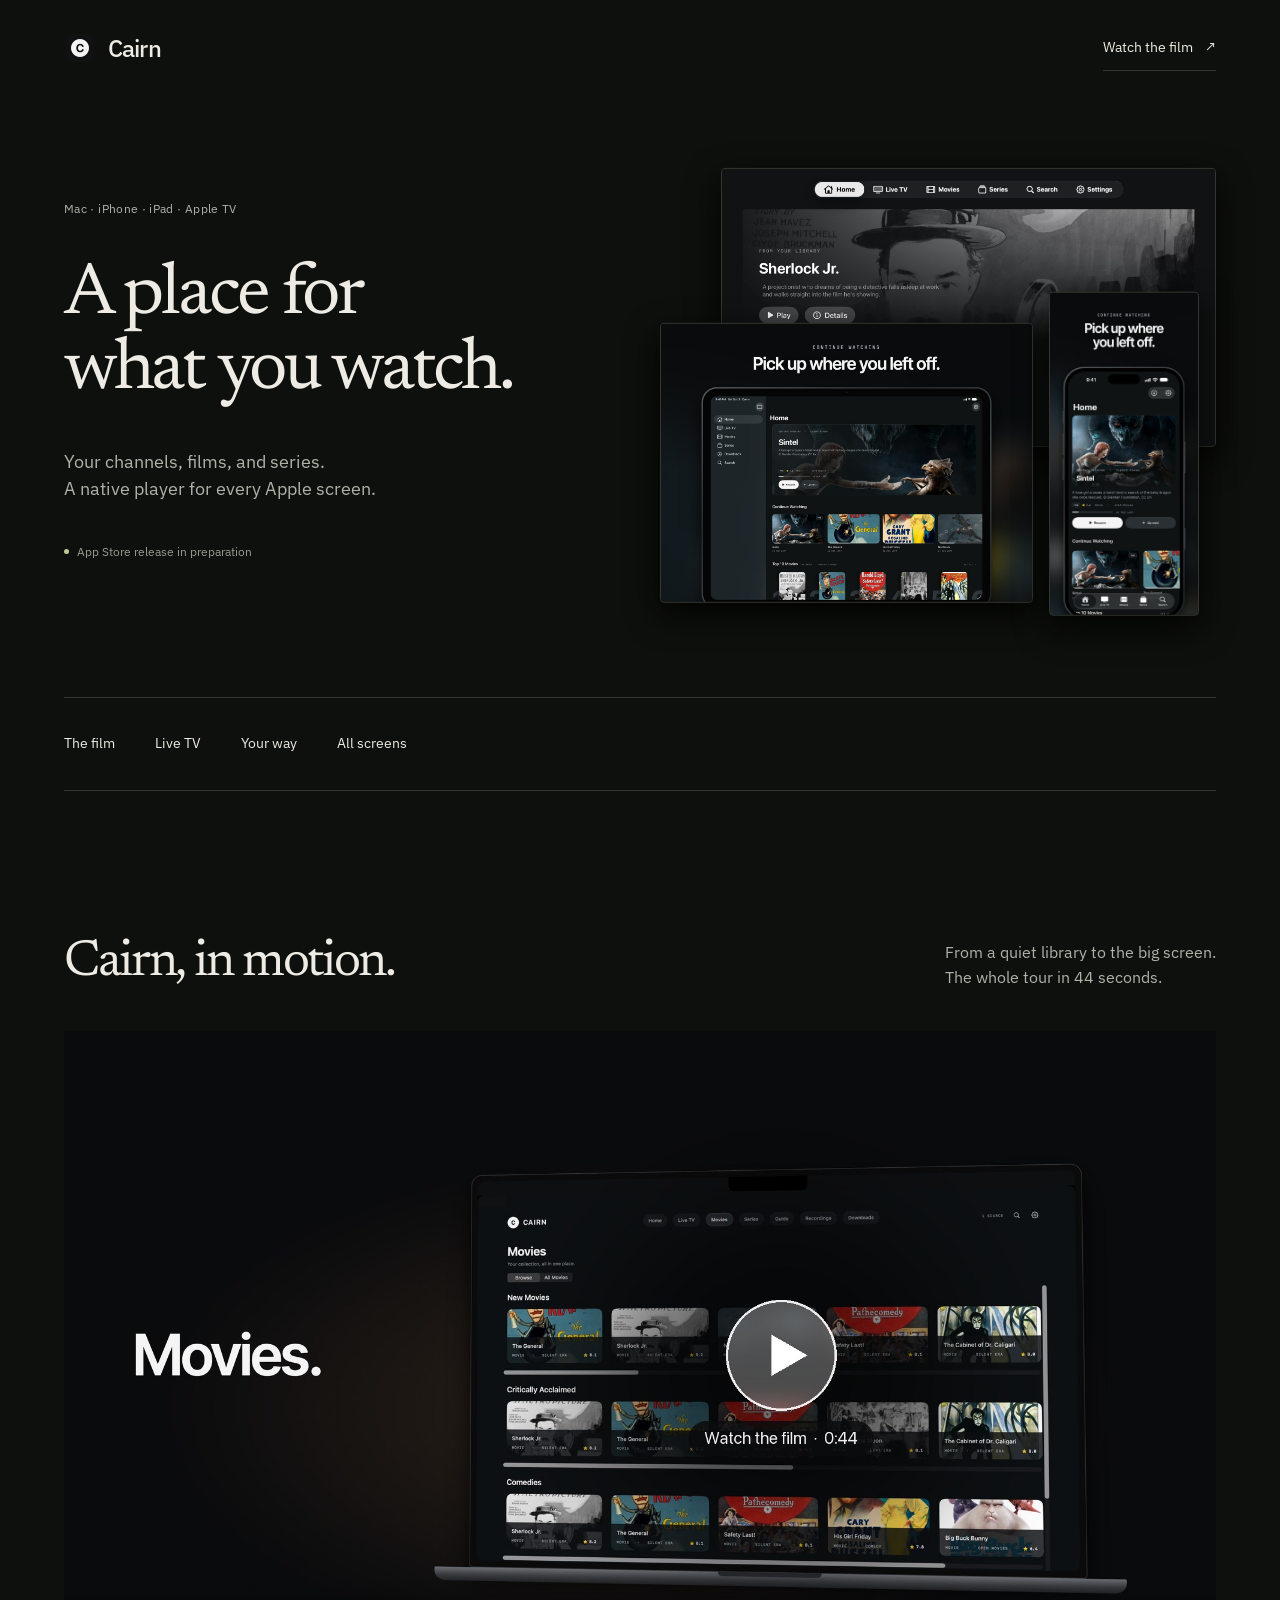
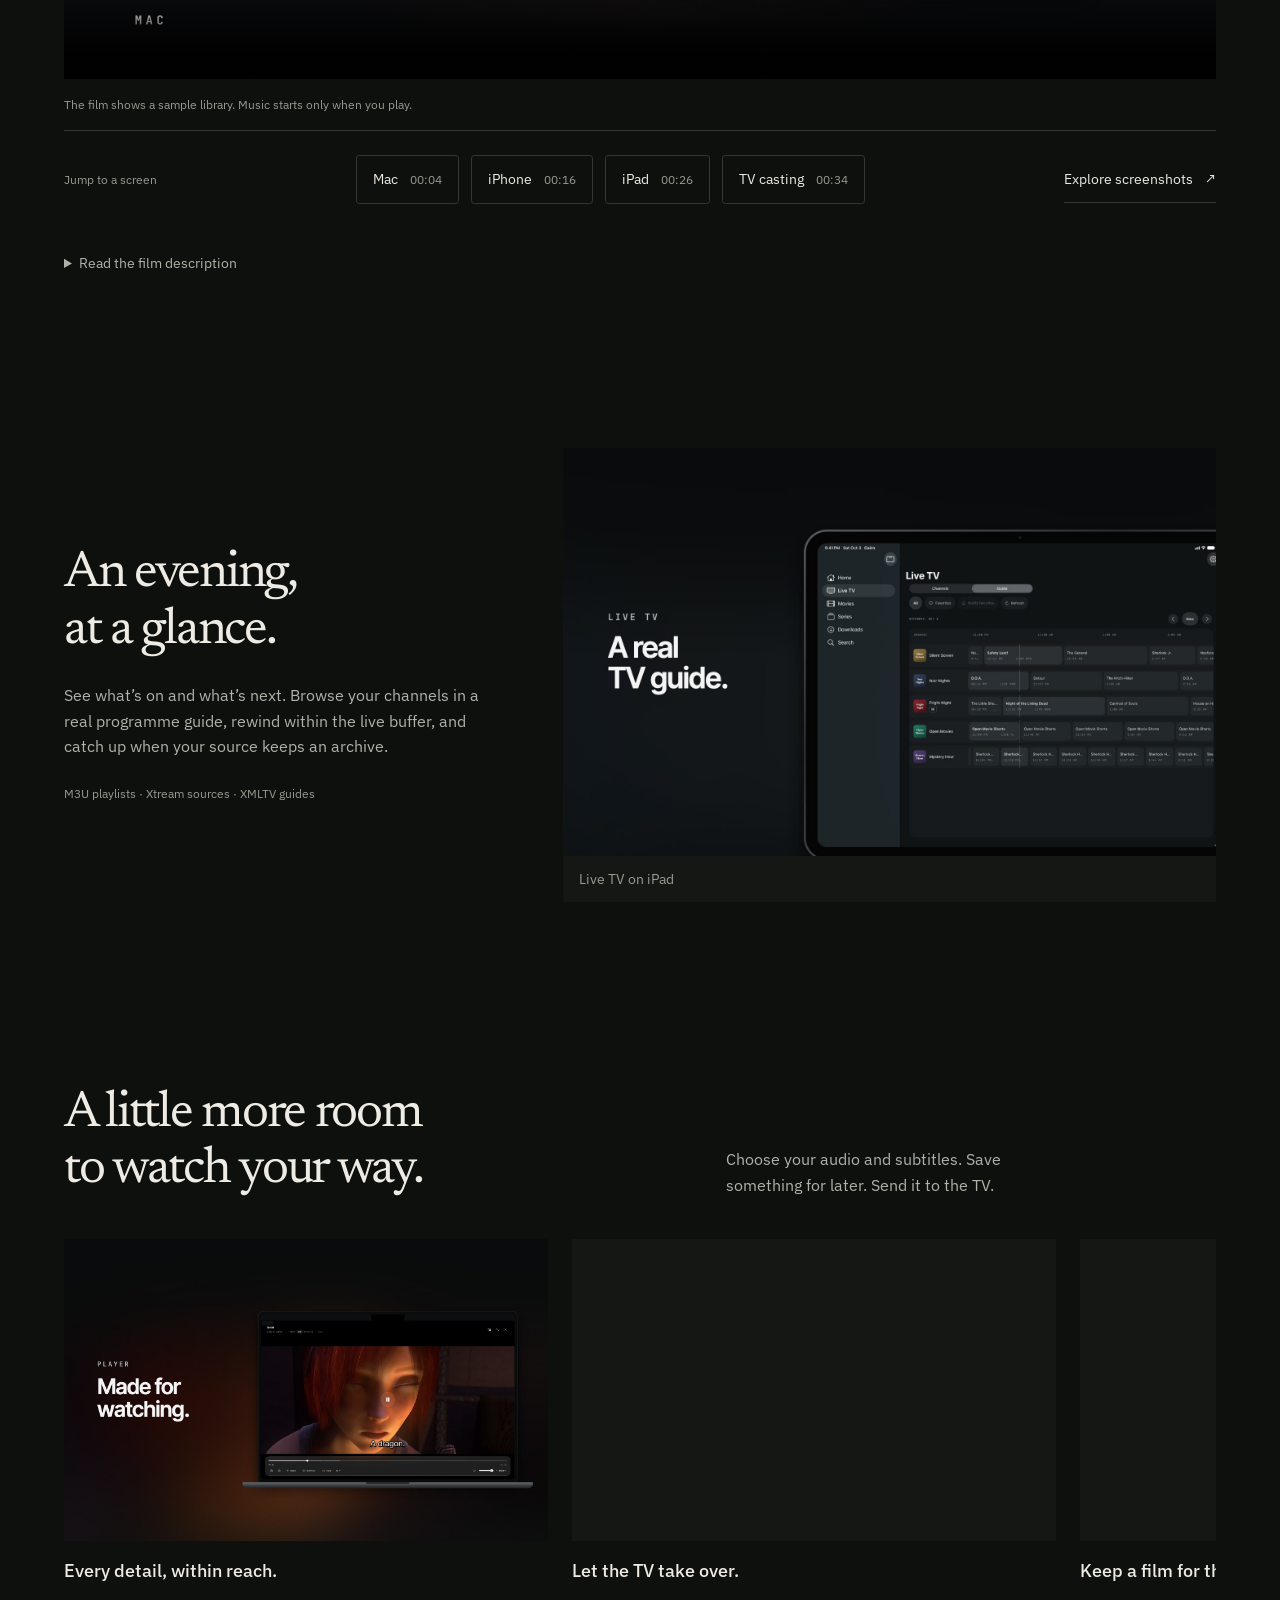
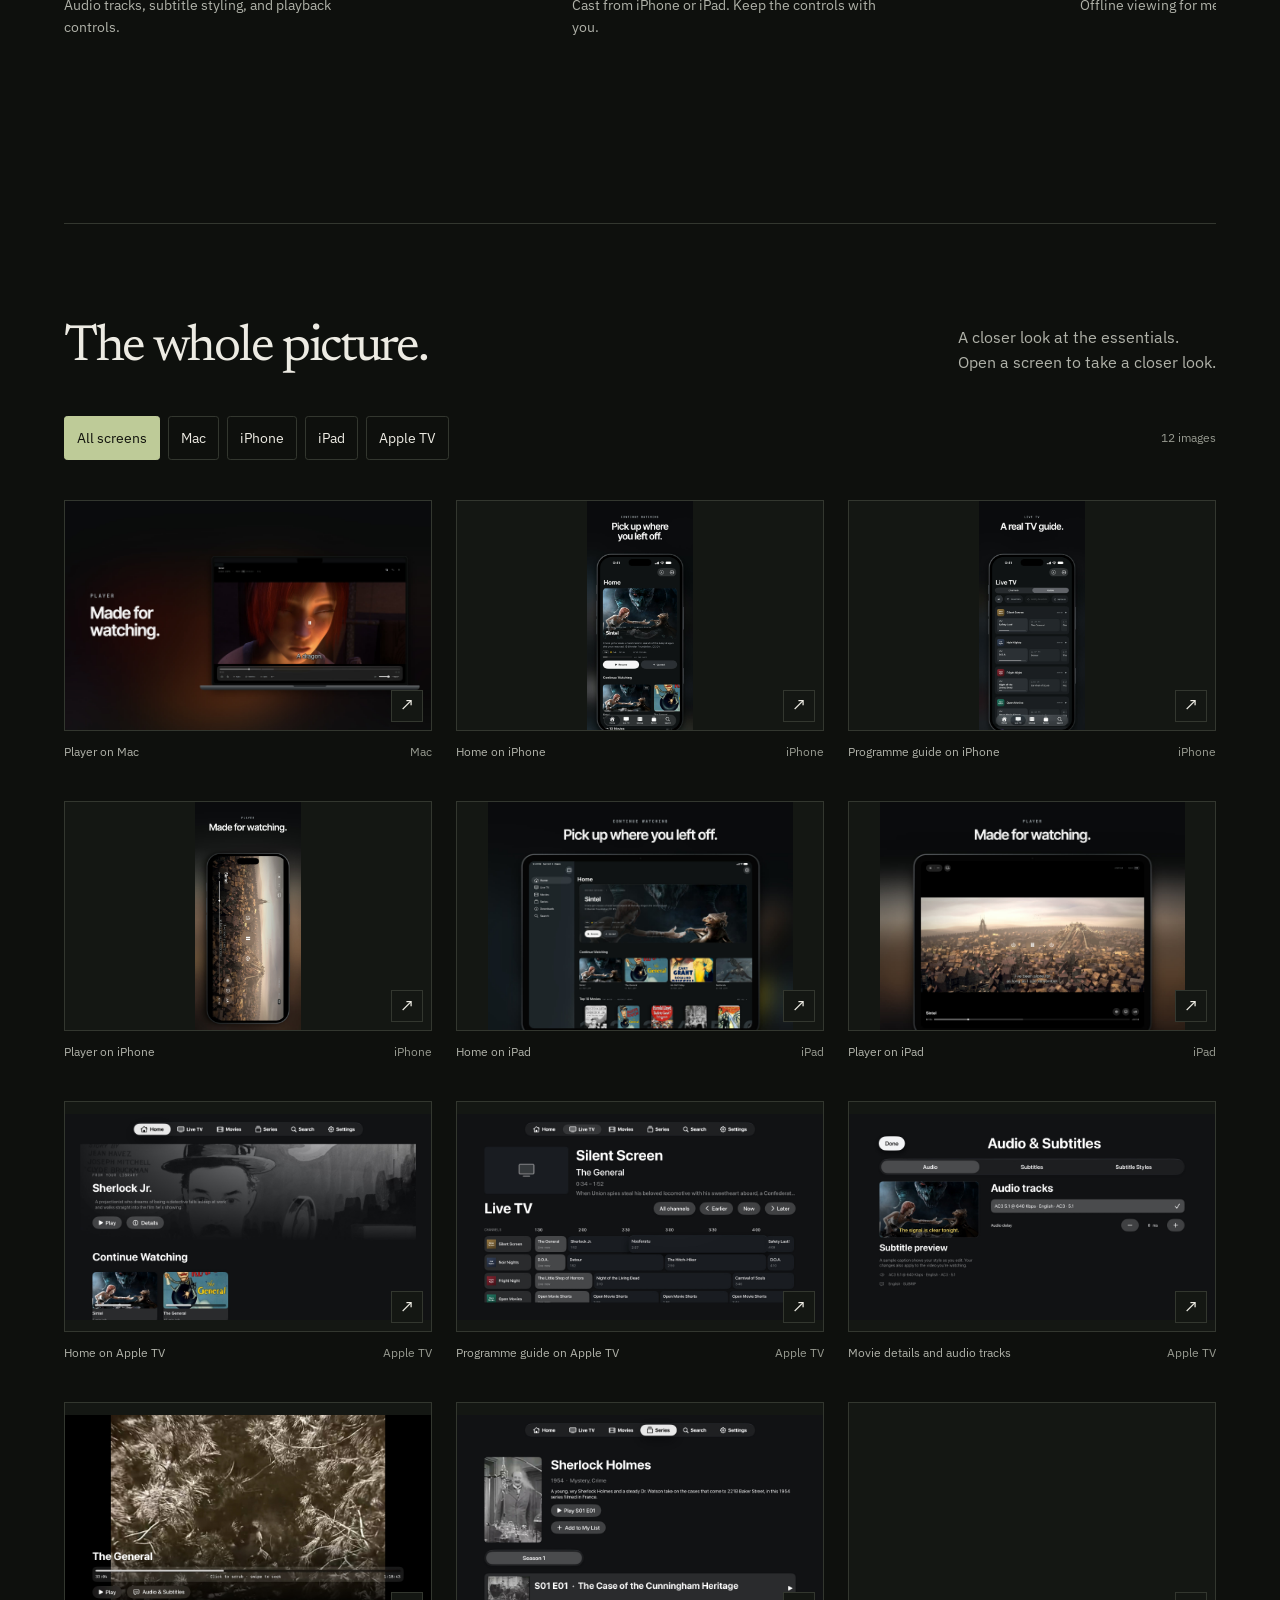
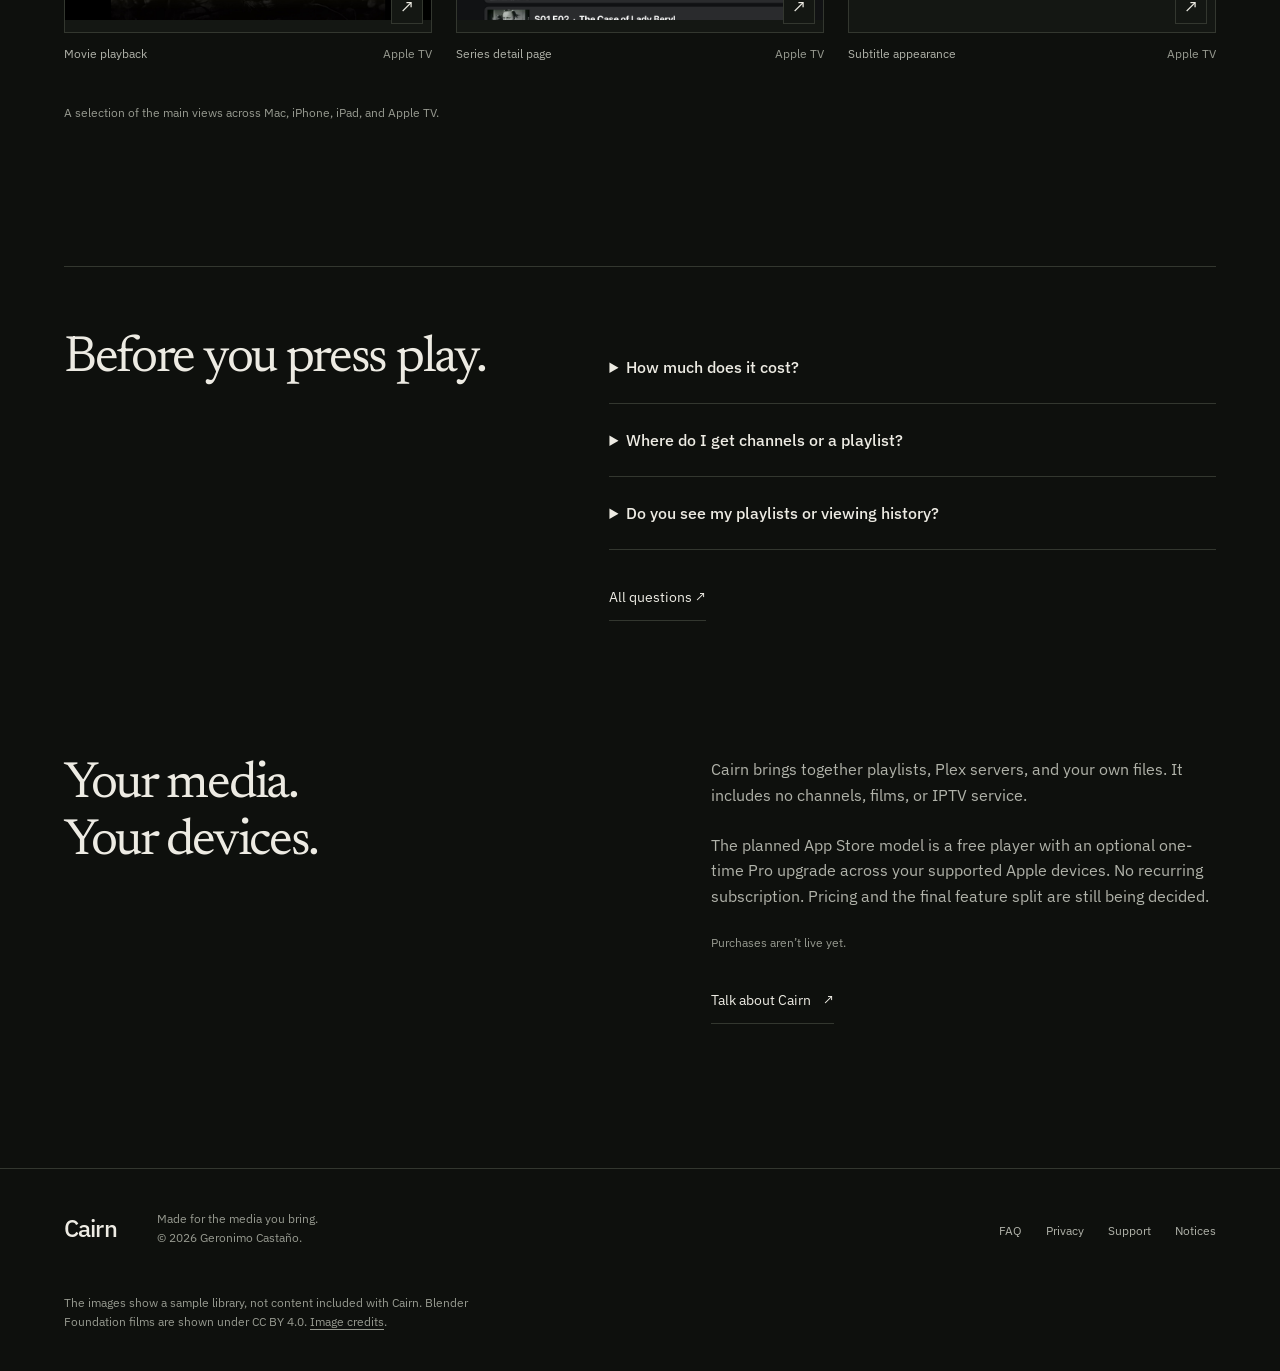
==== commit 56edb294: "Add Cairn FAQ and clearer support and privacy pages" ====
--- a/index.html
+++ b/index.html
@@ -1,5 +1,5 @@
 <!doctype html>
-<html lang="en"><head><meta charset="utf-8"><meta name="viewport" content="width=device-width, initial-scale=1, viewport-fit=cover"><meta name="description" content="Cairn is a native media player for Mac, iPhone, iPad, and Apple TV. Watch the film and explore every screen."><meta name="theme-color" content="#101211"><meta property="og:title" content="Cairn. A place for what you watch."><meta property="og:description" content="Your channels, films, and series. Every Apple screen."><meta property="og:image" content="https://geronimocastano.github.io/cairn-app/assets/screens/hero-dark.jpg"><title>Cairn · A place for what you watch</title><link rel="icon" href="assets/icon.png"><link rel="stylesheet" href="tokens.css"><link rel="stylesheet" href="redesign.css"></head><body data-sc-root><a class="skip-link" href="#main">Skip to content</a><header class="site-head"><a class="site-logo" href="index.html"><img src="assets/icon.png" width="40" height="40" alt="">Cairn</a><a class="text-link" href="#film">Watch the film <span aria-hidden="true">↗</span></a></header><main id="main">
+<html lang="en"><head><meta charset="utf-8"><meta name="viewport" content="width=device-width, initial-scale=1, viewport-fit=cover"><meta name="description" content="Cairn is a native media player for Mac, iPhone, iPad, and Apple TV. Watch the film and explore every screen."><meta name="theme-color" content="#101211"><meta property="og:title" content="Cairn. A place for what you watch."><meta property="og:description" content="Your channels, films, and series. Every Apple screen."><meta property="og:image" content="https://geronimocastano.github.io/cairn-app/assets/screens/hero-dark.jpg"><title>Cairn · A place for what you watch</title><link rel="icon" href="assets/icon.png"><link rel="stylesheet" href="tokens.css"><link rel="stylesheet" href="redesign.css"><link rel="stylesheet" href="help.css"></head><body data-sc-root><a class="skip-link" href="#main">Skip to content</a><header class="site-head"><a class="site-logo" href="index.html"><img src="assets/icon.png" width="40" height="40" alt="">Cairn</a><a class="text-link" href="#film">Watch the film <span aria-hidden="true">↗</span></a></header><main id="main">
 <section class="opening" data-sc-act="flow" aria-labelledby="opening-title">
  <div class="opening-copy"><p class="platform-line">Mac · iPhone · iPad · Apple TV</p><h1 id="opening-title">A place for<br>what you watch.</h1><p class="opening-lede">Your channels, films, and series.<br>A native player for every Apple screen.</p><p class="release-note"><span class="status-dot" aria-hidden="true"></span>App Store release in preparation</p></div>
  <div class="screen-composition" aria-label="Cairn on Apple TV, iPad, and iPhone">
@@ -19,7 +19,7 @@
 <section id="guide" class="guide-section" data-sc-act="flow" aria-labelledby="guide-title"><div class="guide-copy"><h2 id="guide-title">An evening,<br>at a glance.</h2><p>See what’s on and what’s next. Browse your channels in a real programme guide, rewind within the live buffer, and catch up when your source keeps an archive.</p><p class="small-note">M3U playlists · Xtream sources · XMLTV guides</p></div><figure class="guide-media" data-sc-reveal="up" data-sc-reveal-at="0 .22"><img src="assets/screens/feature-guide.jpg" alt="Cairn programme guide on iPad" width="1600" height="1000" class="" loading="lazy" decoding="async"><figcaption>Live TV on iPad</figcaption></figure></section>
 <section id="watch" class="watch-section" data-sc-act="flow" aria-labelledby="watch-title"><div class="watch-heading"><h2 id="watch-title">A little more room<br>to watch your way.</h2><p>Choose your audio and subtitles. Save something for later. Send it to the TV.</p></div><div class="watch-rail" tabindex="0" role="region" aria-label="Playback, casting, and offline screenshots"><figure><img src="assets/screens/feature-player.jpg" alt="Player and subtitle controls on Mac" width="1600" height="1000" class="" loading="lazy" decoding="async"><figcaption><strong>Every detail, within reach.</strong><span>Audio tracks, subtitle styling, and playback controls.</span></figcaption></figure><figure><img src="assets/screens/feature-cast.jpg" alt="Cairn casting picker on iPhone" width="1600" height="1000" class="" loading="lazy" decoding="async"><figcaption><strong>Let the TV take over.</strong><span>Cast from iPhone or iPad. Keep the controls with you.</span></figcaption></figure><figure><img src="assets/screens/feature-offline.jpg" alt="Saved films in Cairn’s offline library on iPad" width="1600" height="1000" class="" loading="lazy" decoding="async"><figcaption><strong>Keep a film for the journey.</strong><span>Offline viewing for media from your own sources.</span></figcaption></figure></div></section>
 <section id="gallery" class="gallery-section" data-sc-act="flow" aria-labelledby="gallery-title"><div class="gallery-heading"><h2 id="gallery-title">The whole picture.</h2><p>A closer look at the essentials.<br>Open a screen to take a closer look.</p></div><div class="gallery-toolbar" hidden><div class="filter-buttons" role="group" aria-label="Filter screenshots"><button type="button" data-filter="all" aria-pressed="true">All screens</button><button type="button" data-filter="mac" aria-pressed="false">Mac</button><button type="button" data-filter="iphone" aria-pressed="false">iPhone</button><button type="button" data-filter="ipad" aria-pressed="false">iPad</button><button type="button" data-filter="tv" aria-pressed="false">Apple TV</button></div><p id="gallery-count" role="status" aria-live="polite">12 images</p></div><div class="gallery-grid"><figure class="gallery-item" data-platform="mac"><a class="image-link" href="assets/screens/feature-player.jpg" data-gallery-index="0" aria-label="Enlarge: Player on Mac"><img src="assets/screens/feature-player.jpg" alt="Player on Mac" width="1600" height="1000" class="" loading="lazy" decoding="async"><span class="enlarge-mark" aria-hidden="true">↗</span></a><figcaption><span>Player on Mac</span><span class="caption-platform">Mac</span></figcaption></figure><figure class="gallery-item" data-platform="iphone"><a class="image-link" href="assets/screens/iphone-01-home.jpg" data-gallery-index="1" aria-label="Enlarge: Home on iPhone"><img src="assets/screens/iphone-01-home.jpg" alt="Home on iPhone" width="660" height="1434" class="" loading="lazy" decoding="async"><span class="enlarge-mark" aria-hidden="true">↗</span></a><figcaption><span>Home on iPhone</span><span class="caption-platform">iPhone</span></figcaption></figure><figure class="gallery-item" data-platform="iphone"><a class="image-link" href="assets/screens/iphone-03-guide.jpg" data-gallery-index="2" aria-label="Enlarge: Programme guide on iPhone"><img src="assets/screens/iphone-03-guide.jpg" alt="Programme guide on iPhone" width="660" height="1434" class="" loading="lazy" decoding="async"><span class="enlarge-mark" aria-hidden="true">↗</span></a><figcaption><span>Programme guide on iPhone</span><span class="caption-platform">iPhone</span></figcaption></figure><figure class="gallery-item" data-platform="iphone"><a class="image-link" href="assets/screens/iphone-05-player.jpg" data-gallery-index="3" aria-label="Enlarge: Player on iPhone"><img src="assets/screens/iphone-05-player.jpg" alt="Player on iPhone" width="660" height="1434" class="" loading="lazy" decoding="async"><span class="enlarge-mark" aria-hidden="true">↗</span></a><figcaption><span>Player on iPhone</span><span class="caption-platform">iPhone</span></figcaption></figure><figure class="gallery-item" data-platform="ipad"><a class="image-link" href="assets/screens/ipad-01-home.jpg" data-gallery-index="4" aria-label="Enlarge: Home on iPad"><img src="assets/screens/ipad-01-home.jpg" alt="Home on iPad" width="1376" height="1032" class="" loading="lazy" decoding="async"><span class="enlarge-mark" aria-hidden="true">↗</span></a><figcaption><span>Home on iPad</span><span class="caption-platform">iPad</span></figcaption></figure><figure class="gallery-item" data-platform="ipad"><a class="image-link" href="assets/screens/ipad-04-player.jpg" data-gallery-index="5" aria-label="Enlarge: Player on iPad"><img src="assets/screens/ipad-04-player.jpg" alt="Player on iPad" width="1376" height="1032" class="" loading="lazy" decoding="async"><span class="enlarge-mark" aria-hidden="true">↗</span></a><figcaption><span>Player on iPad</span><span class="caption-platform">iPad</span></figcaption></figure><figure class="gallery-item" data-platform="tv"><a class="image-link" href="assets/screens/tv-home.jpg" data-gallery-index="6" aria-label="Enlarge: Home on Apple TV"><img src="assets/screens/tv-home.jpg" alt="Home on Apple TV" width="1920" height="1080" class="" loading="lazy" decoding="async"><span class="enlarge-mark" aria-hidden="true">↗</span></a><figcaption><span>Home on Apple TV</span><span class="caption-platform">Apple TV</span></figcaption></figure><figure class="gallery-item" data-platform="tv"><a class="image-link" href="assets/screens/tv-guide.jpg" data-gallery-index="7" aria-label="Enlarge: Programme guide on Apple TV"><img src="assets/screens/tv-guide.jpg" alt="Programme guide on Apple TV" width="1920" height="1080" class="" loading="lazy" decoding="async"><span class="enlarge-mark" aria-hidden="true">↗</span></a><figcaption><span>Programme guide on Apple TV</span><span class="caption-platform">Apple TV</span></figcaption></figure><figure class="gallery-item" data-platform="tv"><a class="image-link" href="assets/screens/tv-movie-details-tracks.jpg" data-gallery-index="8" aria-label="Enlarge: Movie details and audio tracks"><img src="assets/screens/tv-movie-details-tracks.jpg" alt="Movie details and audio tracks" width="1920" height="1080" class="" loading="lazy" decoding="async"><span class="enlarge-mark" aria-hidden="true">↗</span></a><figcaption><span>Movie details and audio tracks</span><span class="caption-platform">Apple TV</span></figcaption></figure><figure class="gallery-item" data-platform="tv"><a class="image-link" href="assets/screens/tv-movie-player.jpg" data-gallery-index="9" aria-label="Enlarge: Movie playback"><img src="assets/screens/tv-movie-player.jpg" alt="Movie playback" width="1920" height="1080" class="" loading="lazy" decoding="async"><span class="enlarge-mark" aria-hidden="true">↗</span></a><figcaption><span>Movie playback</span><span class="caption-platform">Apple TV</span></figcaption></figure><figure class="gallery-item" data-platform="tv"><a class="image-link" href="assets/screens/tv-series.jpg" data-gallery-index="10" aria-label="Enlarge: Series detail page"><img src="assets/screens/tv-series.jpg" alt="Series detail page" width="1920" height="1080" class="" loading="lazy" decoding="async"><span class="enlarge-mark" aria-hidden="true">↗</span></a><figcaption><span>Series detail page</span><span class="caption-platform">Apple TV</span></figcaption></figure><figure class="gallery-item" data-platform="tv"><a class="image-link" href="assets/screens/tv-subtitle-styles.jpg" data-gallery-index="11" aria-label="Enlarge: Subtitle appearance"><img src="assets/screens/tv-subtitle-styles.jpg" alt="Subtitle appearance" width="1920" height="1080" class="" loading="lazy" decoding="async"><span class="enlarge-mark" aria-hidden="true">↗</span></a><figcaption><span>Subtitle appearance</span><span class="caption-platform">Apple TV</span></figcaption></figure></div><p class="gallery-note">A selection of the main views across Mac, iPhone, iPad, and Apple TV.</p></section>
-<section class="closing" data-sc-act="flow" aria-labelledby="closing-title"><h2 id="closing-title">Your media.<br>Your devices.</h2><div class="closing-copy"><p>Cairn brings together playlists, Plex servers, and your own files. It includes no channels, films, or IPTV service.</p><p>The planned App Store model is a free player with an optional one-time Pro upgrade across your supported Apple devices. No recurring subscription. Pricing and the final feature split are still being decided.</p><p class="release-note">Purchases aren’t live yet.</p><a class="text-link" href="support.html">Talk about Cairn <span aria-hidden="true">↗</span></a></div></section>
-</main><footer class="site-foot"><div class="foot-note"><a class="site-logo" href="index.html">Cairn</a><p>Made for the media you bring.<br>© 2026 Geronimo Castaño.</p></div><nav aria-label="Information"><a href="privacy.html">Privacy</a><a href="support.html">Support</a><a href="notices.html">Notices</a></nav><p class="credit">The images show a sample library, not content included with Cairn. Blender Foundation films are shown under CC BY 4.0. <a href="notices.html">Image credits</a>.</p></footer>
+<section class="home-faq" aria-labelledby="home-faq-title"><h2 id="home-faq-title">Before you press play.</h2><div><details class="answer"><summary>How much does it cost?</summary><div class="answer-body"><p>The planned App Store model is a free player with an optional one-time Pro upgrade across your supported Apple devices. There is no planned recurring Cairn subscription. The price and final Pro features are still being decided; purchases are not available yet.</p></div></details><details class="answer"><summary>Where do I get channels or a playlist?</summary><div class="answer-body"><p>Add a source you already have permission to use. Cairn does not sell or supply content, provider accounts, passwords, or playlist URLs.</p></div></details><details class="answer"><summary>Do you see my playlists or viewing history?</summary><div class="answer-body"><p>The app does not automatically send your library or viewing history to the developer. Sources and optional metadata services receive the requests needed to provide their features. Information you choose to send to support is separate. Read the <a href="privacy.html">privacy policy</a> for the details.</p></div></details><a class="text-link" href="faq.html">All questions ↗</a></div></section><section class="closing" data-sc-act="flow" aria-labelledby="closing-title"><h2 id="closing-title">Your media.<br>Your devices.</h2><div class="closing-copy"><p>Cairn brings together playlists, Plex servers, and your own files. It includes no channels, films, or IPTV service.</p><p>The planned App Store model is a free player with an optional one-time Pro upgrade across your supported Apple devices. No recurring subscription. Pricing and the final feature split are still being decided.</p><p class="release-note">Purchases aren’t live yet.</p><a class="text-link" href="support.html">Talk about Cairn <span aria-hidden="true">↗</span></a></div></section>
+</main><footer class="site-foot"><div class="foot-note"><a class="site-logo" href="index.html">Cairn</a><p>Made for the media you bring.<br>© 2026 Geronimo Castaño.</p></div><nav aria-label="Information"><a href="faq.html">FAQ</a><a href="privacy.html">Privacy</a><a href="support.html">Support</a><a href="notices.html">Notices</a></nav><p class="credit">The images show a sample library, not content included with Cairn. Blender Foundation films are shown under CC BY 4.0. <a href="notices.html">Image credits</a>.</p></footer>
 <dialog class="image-viewer" aria-labelledby="viewer-title"><div class="viewer-head"><p id="viewer-title"></p><button type="button" id="viewer-close" autofocus>Close <span aria-hidden="true">×</span></button></div><div class="viewer-image-wrap"><p class="viewer-status" role="status">Loading image…</p><img id="viewer-image" alt=""></div><div class="viewer-bottom"><button type="button" id="viewer-prev" aria-label="Previous screenshot">← Previous</button><a id="viewer-original" href="#">Open original</a><button type="button" id="viewer-next" aria-label="Next screenshot">Next →</button></div></dialog>
 <script src="assets/scrollcraft.js" defer></script><script src="site.js" defer></script></body></html>
--- a/help.css
+++ b/help.css
@@ -0,0 +1,2 @@
+/* Cairn help pages · existing olive tokens and type system */
+.help-main{max-width:64rem;padding-block-end:var(--space-3xl)}.help-intro{padding-block:var(--space-2xl) var(--space-3xl);display:grid;gap:var(--space-lg)}.help-intro h1{font-size:clamp(2.75rem,6vw,5rem)}.help-intro>p{max-width:55ch;color:var(--color-ink-2)}.help-intro .text-link{justify-self:start}.help-nav{display:flex;gap:var(--space-lg);align-items:center}.help-nav a{font-size:var(--text-sm);min-height:44px;display:inline-flex;align-items:center;text-decoration:none;white-space:nowrap}.help-nav a:hover{color:var(--color-accent)}.topic-links{display:flex;align-items:center;gap:var(--space-lg);flex-wrap:wrap;padding-block:var(--space-lg);border-block:var(--rule-thin) solid var(--color-rule);margin-block-end:var(--space-2xl)}.topic-links a{font-size:var(--text-sm);white-space:nowrap;min-height:44px;display:inline-flex;align-items:center;text-decoration:none}.answer-group{margin-block:var(--space-2xl)}.answer-group h2{font-size:var(--text-2xl);margin-block-end:var(--space-lg)}.answer{border-block-end:var(--rule-thin) solid var(--color-rule)}.answer summary{min-height:64px;padding:var(--space-lg) var(--space-md) var(--space-lg) 0;font-size:var(--text-md);font-weight:500;cursor:pointer;line-height:1.5}.answer summary:hover{color:var(--color-accent)}.answer summary:active{color:var(--color-ink-2)}.answer-body{padding-block-end:var(--space-lg);color:var(--color-ink-2);font-size:var(--text-md)}.answer-body p{max-width:65ch}.help-close{border-block-start:var(--rule-thin) solid var(--color-rule);padding-block:var(--space-2xl);display:grid;gap:var(--space-lg)}.help-close p{color:var(--color-ink-2)}.help-close .text-link{justify-self:start}.faq-search{max-width:40rem;margin-block-end:var(--space-lg)}label{display:block;font-size:var(--text-sm);font-weight:500;margin-block-end:var(--space-xs)}label span{font-weight:400;color:var(--color-muted)}input,select,textarea{width:100%;min-width:0;min-height:44px;background:var(--color-paper-2);color:var(--color-ink);font:inherit;font-size:var(--text-md);border:var(--rule-thin) solid var(--color-rule);border-radius:var(--radius-button);padding:var(--space-sm);outline:2px solid transparent;outline-offset:1px}textarea{resize:vertical}input:hover,select:hover,textarea:hover{border-color:var(--color-muted)}input:focus-visible,select:focus-visible,textarea:focus-visible{outline-color:var(--color-focus)}input:user-invalid,textarea:user-invalid,select:user-invalid{border-color:var(--color-focus)}input:disabled,select:disabled,textarea:disabled{opacity:.55;cursor:not-allowed}input::placeholder,textarea::placeholder{color:var(--color-muted)}.field-help{min-height:1lh;color:var(--color-muted);font-size:var(--text-xs);margin-block-start:var(--space-xs)}.form-grid{display:grid;grid-template-columns:minmax(0,1fr);gap:var(--space-lg)}.field{margin-block:var(--space-lg)}.form-grid .field{margin:0}.form-grid{margin-block:var(--space-lg)}#contact>h2{margin-block-end:var(--space-lg)}#contact{margin-block-end:var(--space-2xl)}#support-fallback p,#support-form>p{font-size:var(--text-md);color:var(--color-ink-2)}.form-disclosure{font-size:var(--text-sm);color:var(--color-muted);margin-block:var(--space-lg)}.send-button{min-height:44px;border:var(--rule-thin) solid var(--color-accent);background:var(--color-accent);color:var(--color-accent-ink);padding:var(--space-sm) var(--space-lg);border-radius:var(--radius-button);font-size:var(--text-md)}.send-button:hover{background:var(--color-paper-3);color:var(--color-ink)}.form-status{min-height:2lh;font-size:var(--text-sm);margin-block-start:var(--space-md);max-width:65ch}.privacy-main>h2{font-size:var(--text-2xl);margin-block:var(--space-2xl) var(--space-lg)}.privacy-main>p,.privacy-main>ul{font-size:var(--text-md);max-width:65ch;color:var(--color-ink-2);margin-block:var(--space-lg)}.privacy-main li{margin-block:var(--space-sm)}.privacy-main ul{padding-inline-start:var(--space-lg)}.home-faq{border-top:var(--rule-thin) solid var(--color-rule);padding-block:var(--space-2xl) var(--space-3xl);display:grid;gap:var(--space-xl)}.home-faq .text-link{margin-block-start:var(--space-lg)}@media(min-width:40rem){.form-grid{grid-template-columns:repeat(2,minmax(0,1fr))}.home-faq{grid-template-columns:minmax(0,1fr) minmax(0,1.2fr)}}
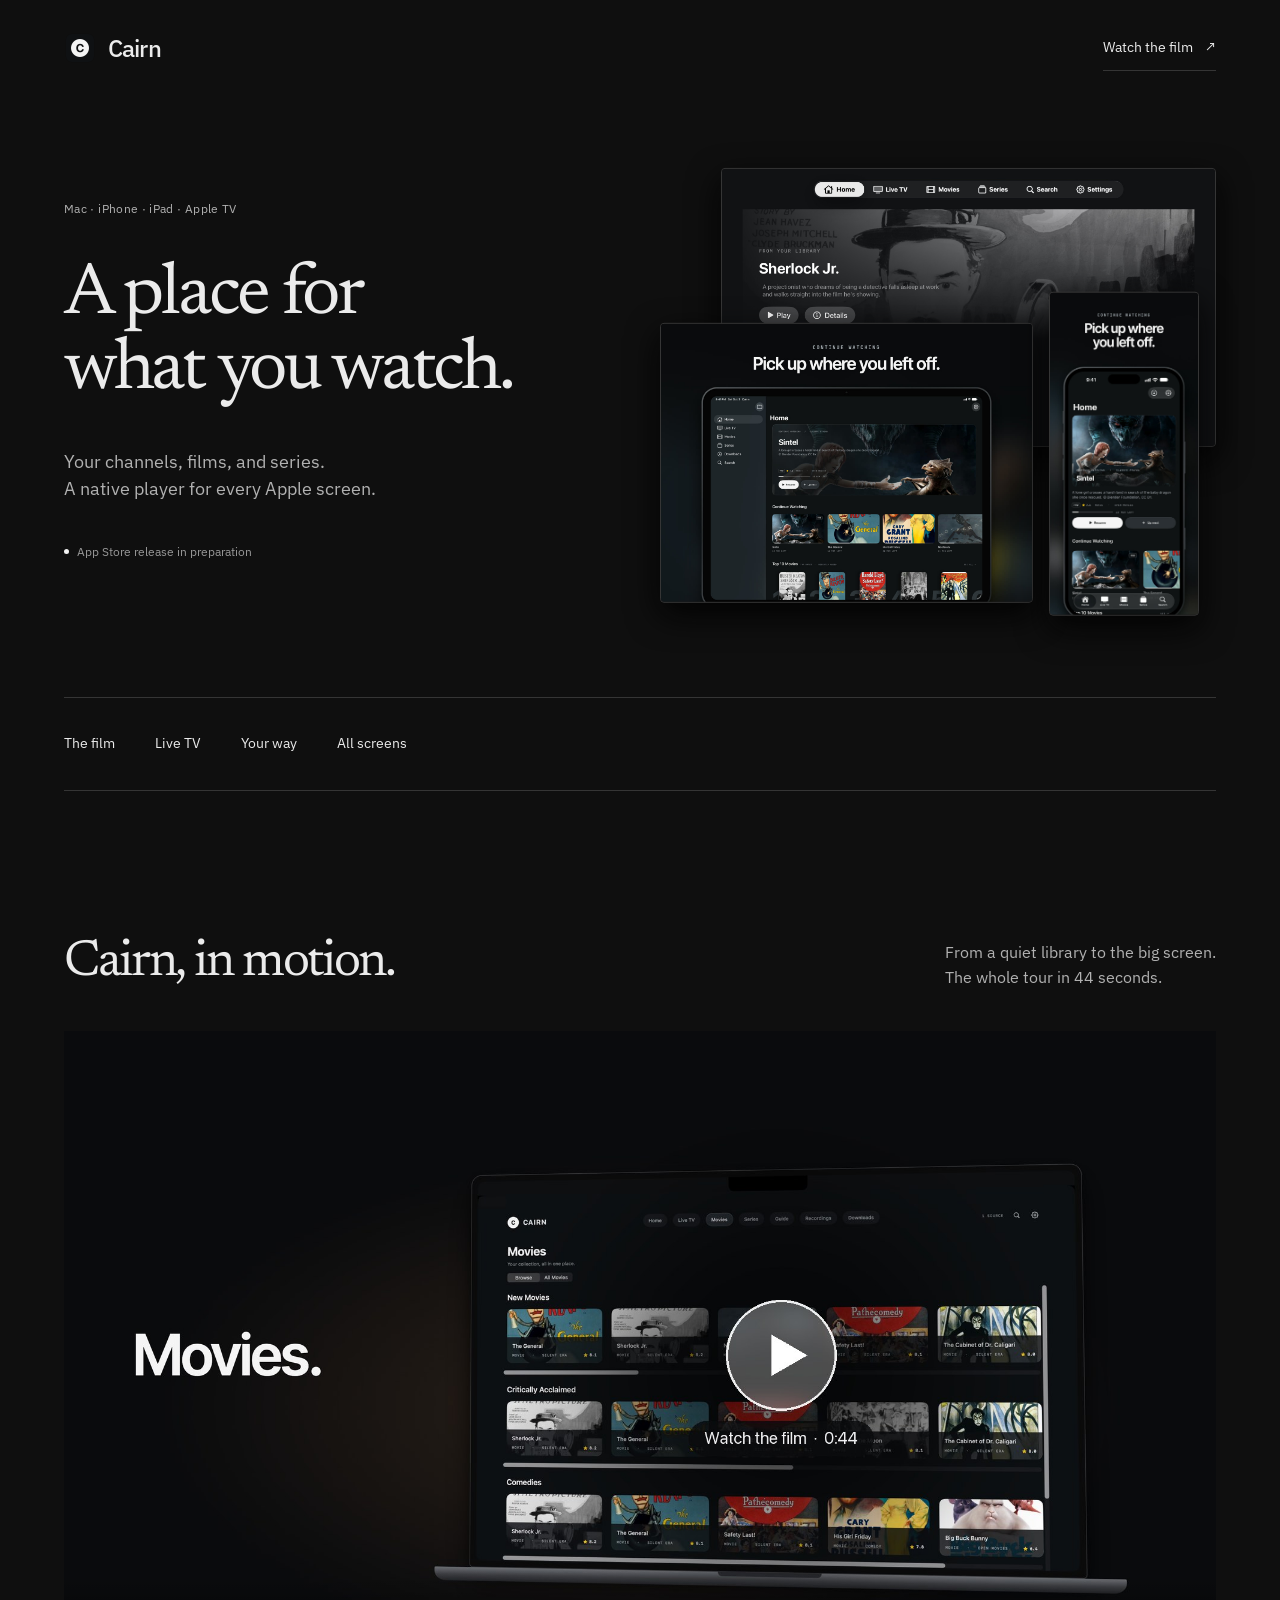
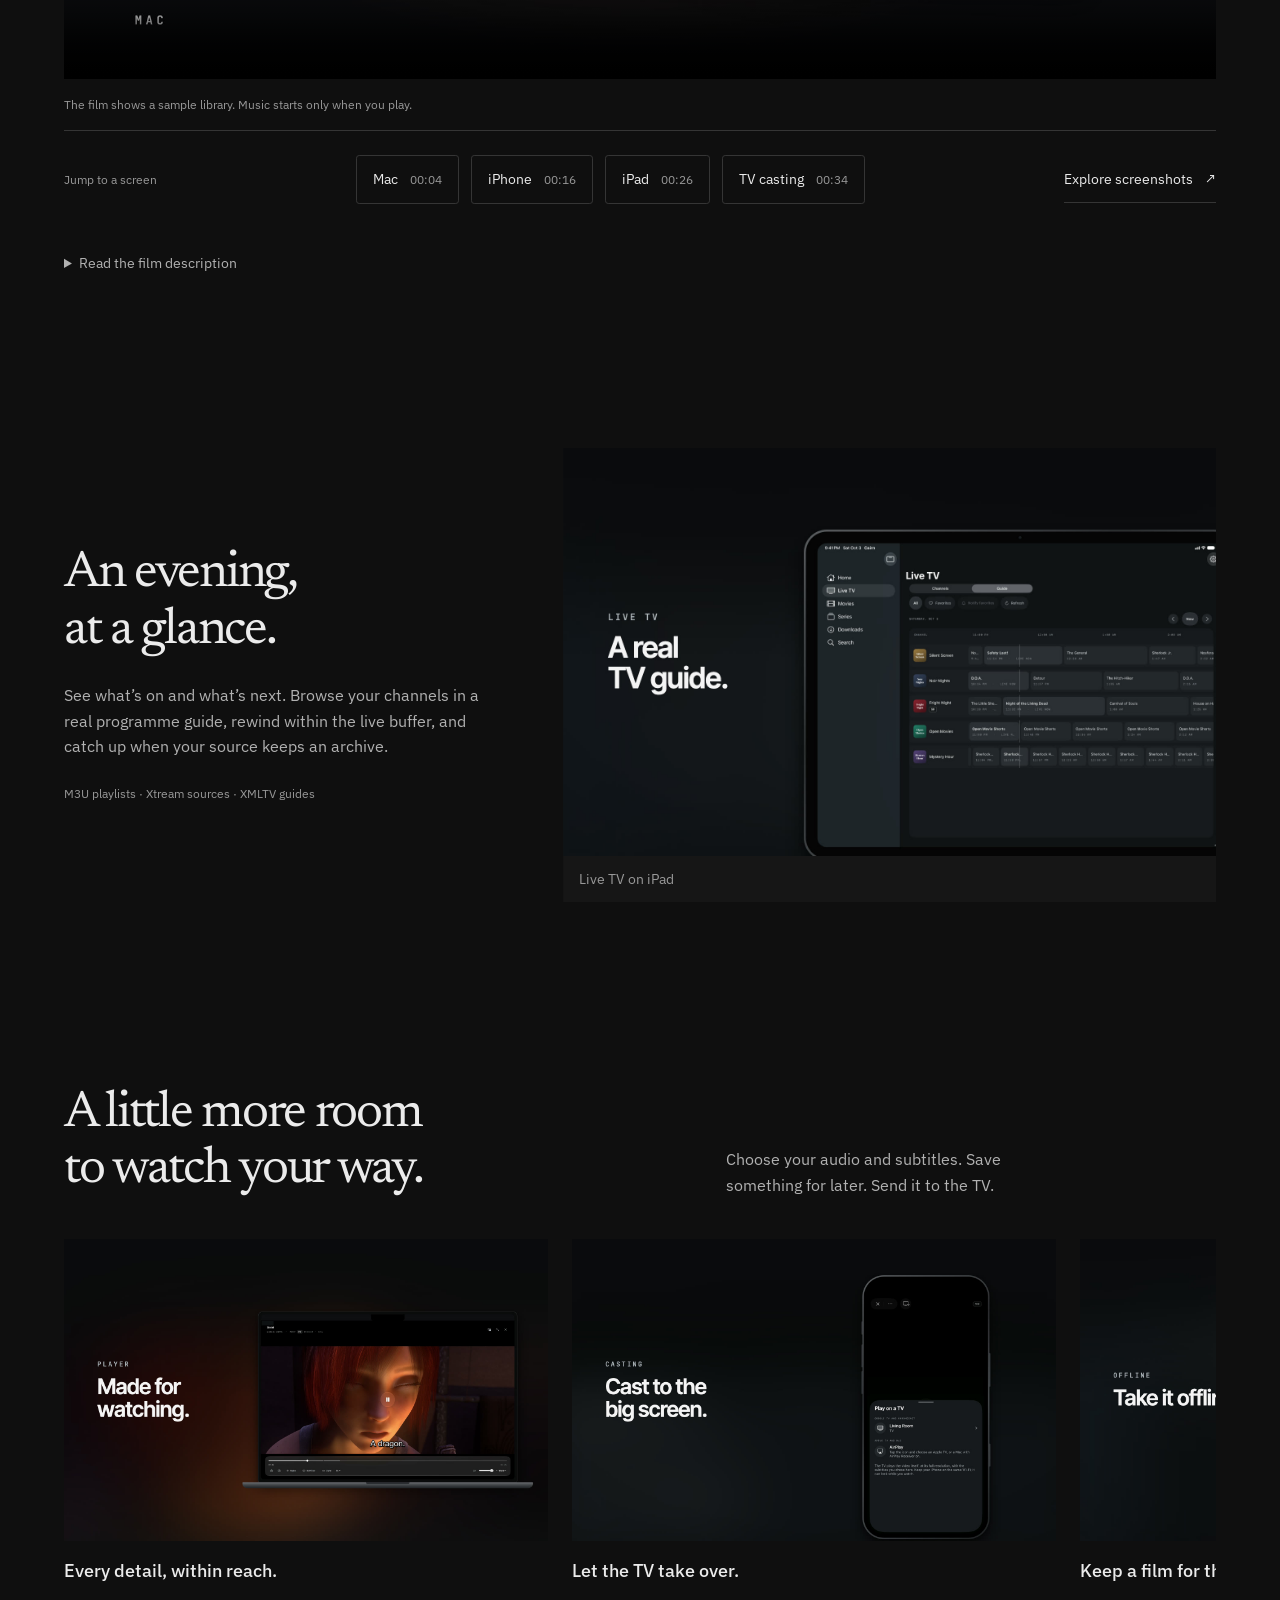
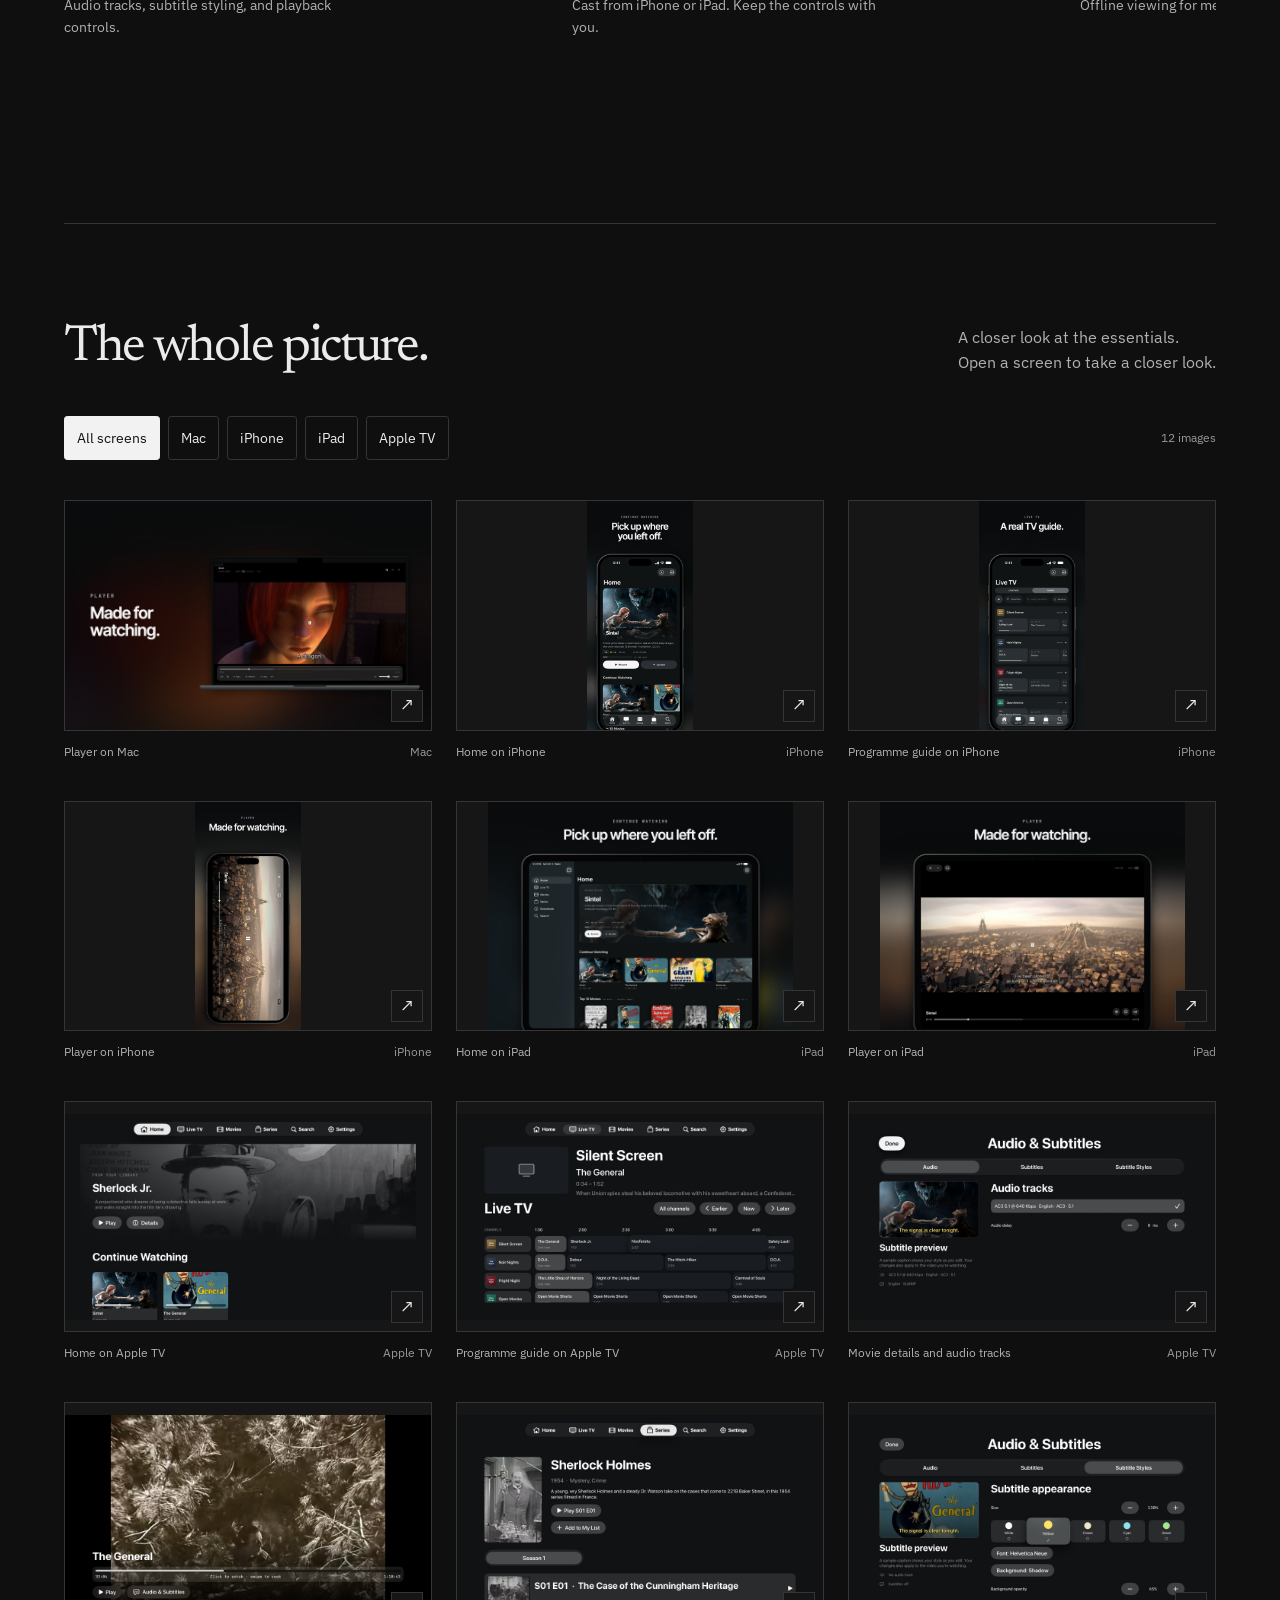
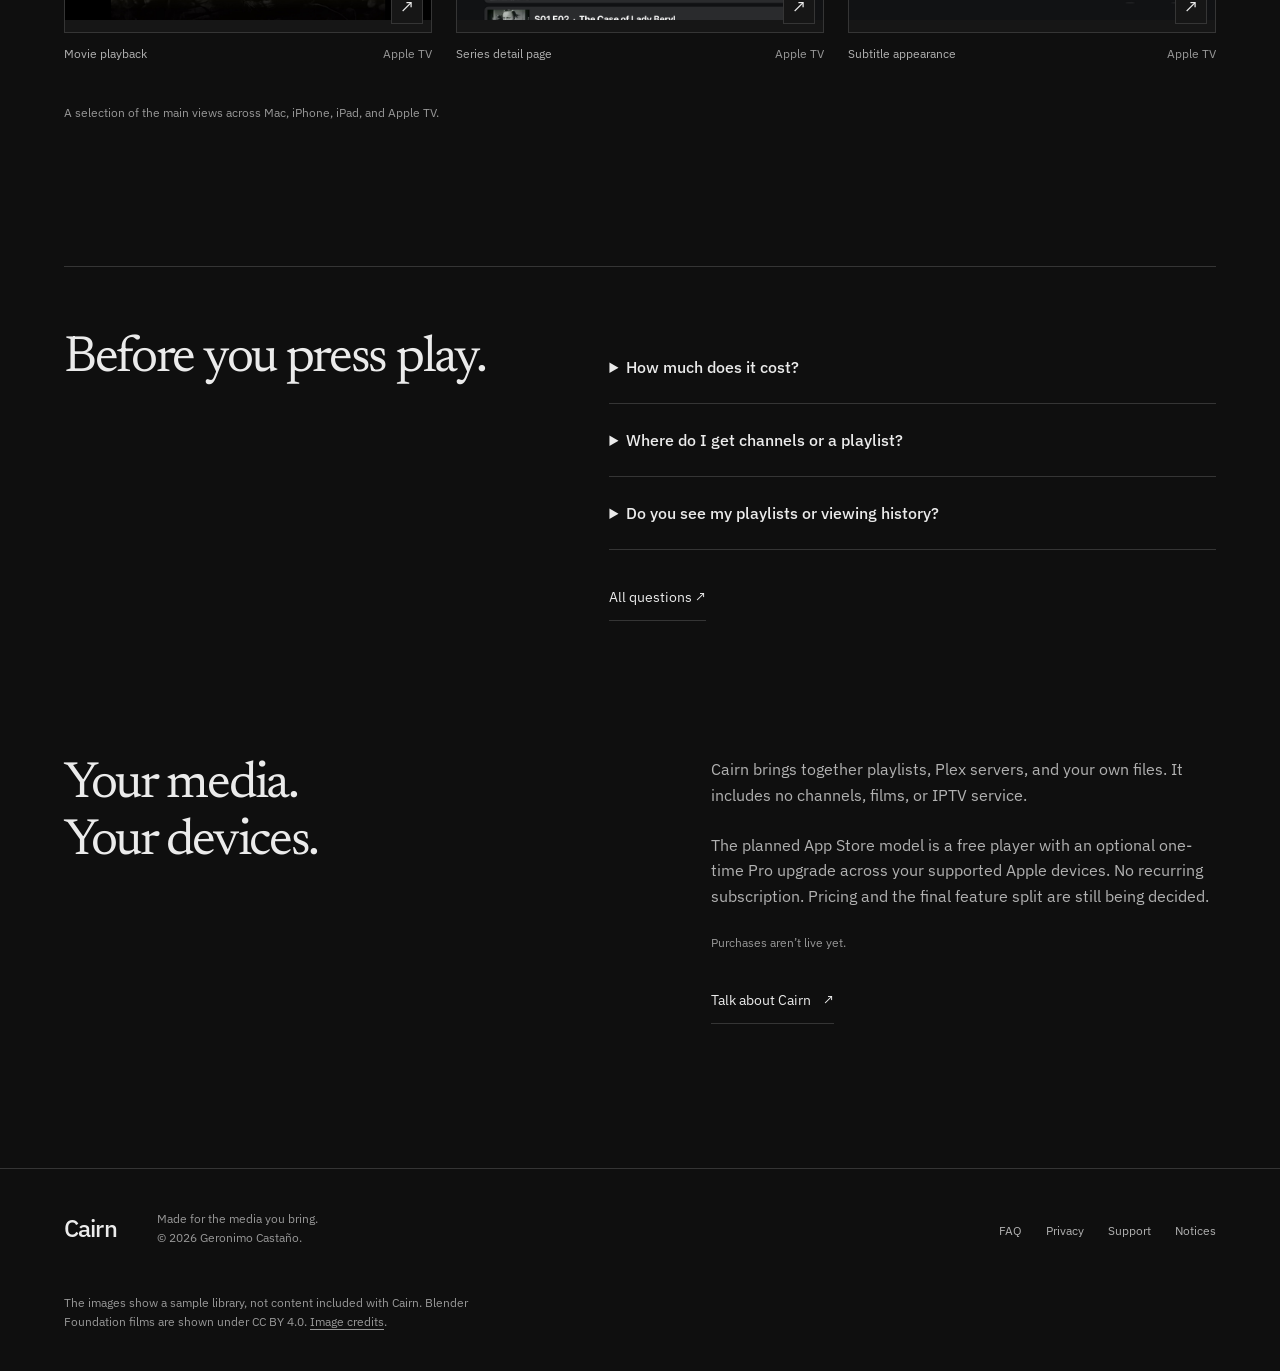
==== commit efa59168: "Refresh cached styles for monochrome palette" ====
--- a/index.html
+++ b/index.html
@@ -1,5 +1,5 @@
 <!doctype html>
-<html lang="en"><head><meta charset="utf-8"><meta name="viewport" content="width=device-width, initial-scale=1, viewport-fit=cover"><meta name="description" content="Cairn is a native media player for Mac, iPhone, iPad, and Apple TV. Watch the film and explore every screen."><meta name="theme-color" content="#101211"><meta property="og:title" content="Cairn. A place for what you watch."><meta property="og:description" content="Your channels, films, and series. Every Apple screen."><meta property="og:image" content="https://geronimocastano.github.io/cairn-app/assets/screens/hero-dark.jpg"><title>Cairn · A place for what you watch</title><link rel="icon" href="assets/icon.png"><link rel="stylesheet" href="tokens.css"><link rel="stylesheet" href="redesign.css"><link rel="stylesheet" href="help.css"></head><body data-sc-root><a class="skip-link" href="#main">Skip to content</a><header class="site-head"><a class="site-logo" href="index.html"><img src="assets/icon.png" width="40" height="40" alt="">Cairn</a><a class="text-link" href="#film">Watch the film <span aria-hidden="true">↗</span></a></header><main id="main">
+<html lang="en"><head><meta charset="utf-8"><meta name="viewport" content="width=device-width, initial-scale=1, viewport-fit=cover"><meta name="description" content="Cairn is a native media player for Mac, iPhone, iPad, and Apple TV. Watch the film and explore every screen."><meta name="theme-color" content="#101211"><meta property="og:title" content="Cairn. A place for what you watch."><meta property="og:description" content="Your channels, films, and series. Every Apple screen."><meta property="og:image" content="https://geronimocastano.github.io/cairn-app/assets/screens/hero-dark.jpg"><title>Cairn · A place for what you watch</title><link rel="icon" href="assets/icon.png"><link rel="stylesheet" href="tokens.css?v=monochrome-20261006"><link rel="stylesheet" href="redesign.css"><link rel="stylesheet" href="help.css"></head><body data-sc-root><a class="skip-link" href="#main">Skip to content</a><header class="site-head"><a class="site-logo" href="index.html"><img src="assets/icon.png" width="40" height="40" alt="">Cairn</a><a class="text-link" href="#film">Watch the film <span aria-hidden="true">↗</span></a></header><main id="main">
 <section class="opening" data-sc-act="flow" aria-labelledby="opening-title">
  <div class="opening-copy"><p class="platform-line">Mac · iPhone · iPad · Apple TV</p><h1 id="opening-title">A place for<br>what you watch.</h1><p class="opening-lede">Your channels, films, and series.<br>A native player for every Apple screen.</p><p class="release-note"><span class="status-dot" aria-hidden="true"></span>App Store release in preparation</p></div>
  <div class="screen-composition" aria-label="Cairn on Apple TV, iPad, and iPhone">
--- a/tokens.css
+++ b/tokens.css
@@ -1,18 +1,18 @@
 @import url('./assets/fonts/newsreader.css');
 @import url('./assets/fonts/plex.css');
 :root {
- --color-paper: oklch(17% .008 135);
- --color-paper-2: oklch(20% .008 135);
- --color-paper-3: oklch(24% .010 135);
- --color-ink: oklch(94% .012 100);
- --color-ink-2: oklch(76% .013 120);
- --color-muted: oklch(68% .014 120);
- --color-rule: oklch(33% .014 130);
- --color-accent: oklch(82% .070 120);
- --color-accent-ink: oklch(18% .013 120);
- --color-focus: oklch(85% .10 120);
- --color-shadow: oklch(10% .010 135);
- --color-overlay: oklch(13% .008 135 / .95);
+ --color-paper: oklch(17% 0 0);
+ --color-paper-2: oklch(20% 0 0);
+ --color-paper-3: oklch(24% 0 0);
+ --color-ink: oklch(94% 0 0);
+ --color-ink-2: oklch(76% 0 0);
+ --color-muted: oklch(68% 0 0);
+ --color-rule: oklch(33% 0 0);
+ --color-accent: oklch(96% 0 0);
+ --color-accent-ink: oklch(18% 0 0);
+ --color-focus: oklch(85% 0 0);
+ --color-shadow: oklch(10% 0 0);
+ --color-overlay: oklch(13% 0 0 / .95);
  --font-display: 'Newsreader', ui-serif, Georgia, serif;
  --font-body: 'IBM Plex Sans', ui-sans-serif, system-ui, sans-serif;
  --space-2xs: .25rem; --space-xs: .5rem; --space-sm: .75rem; --space-md: 1rem;
--- a/help.css
+++ b/help.css
@@ -1,2 +1,4 @@
 /* Cairn help pages · existing olive tokens and type system */
 .help-main{max-width:64rem;padding-block-end:var(--space-3xl)}.help-intro{padding-block:var(--space-2xl) var(--space-3xl);display:grid;gap:var(--space-lg)}.help-intro h1{font-size:clamp(2.75rem,6vw,5rem)}.help-intro>p{max-width:55ch;color:var(--color-ink-2)}.help-intro .text-link{justify-self:start}.help-nav{display:flex;gap:var(--space-lg);align-items:center}.help-nav a{font-size:var(--text-sm);min-height:44px;display:inline-flex;align-items:center;text-decoration:none;white-space:nowrap}.help-nav a:hover{color:var(--color-accent)}.topic-links{display:flex;align-items:center;gap:var(--space-lg);flex-wrap:wrap;padding-block:var(--space-lg);border-block:var(--rule-thin) solid var(--color-rule);margin-block-end:var(--space-2xl)}.topic-links a{font-size:var(--text-sm);white-space:nowrap;min-height:44px;display:inline-flex;align-items:center;text-decoration:none}.answer-group{margin-block:var(--space-2xl)}.answer-group h2{font-size:var(--text-2xl);margin-block-end:var(--space-lg)}.answer{border-block-end:var(--rule-thin) solid var(--color-rule)}.answer summary{min-height:64px;padding:var(--space-lg) var(--space-md) var(--space-lg) 0;font-size:var(--text-md);font-weight:500;cursor:pointer;line-height:1.5}.answer summary:hover{color:var(--color-accent)}.answer summary:active{color:var(--color-ink-2)}.answer-body{padding-block-end:var(--space-lg);color:var(--color-ink-2);font-size:var(--text-md)}.answer-body p{max-width:65ch}.help-close{border-block-start:var(--rule-thin) solid var(--color-rule);padding-block:var(--space-2xl);display:grid;gap:var(--space-lg)}.help-close p{color:var(--color-ink-2)}.help-close .text-link{justify-self:start}.faq-search{max-width:40rem;margin-block-end:var(--space-lg)}label{display:block;font-size:var(--text-sm);font-weight:500;margin-block-end:var(--space-xs)}label span{font-weight:400;color:var(--color-muted)}input,select,textarea{width:100%;min-width:0;min-height:44px;background:var(--color-paper-2);color:var(--color-ink);font:inherit;font-size:var(--text-md);border:var(--rule-thin) solid var(--color-rule);border-radius:var(--radius-button);padding:var(--space-sm);outline:2px solid transparent;outline-offset:1px}textarea{resize:vertical}input:hover,select:hover,textarea:hover{border-color:var(--color-muted)}input:focus-visible,select:focus-visible,textarea:focus-visible{outline-color:var(--color-focus)}input:user-invalid,textarea:user-invalid,select:user-invalid{border-color:var(--color-focus)}input:disabled,select:disabled,textarea:disabled{opacity:.55;cursor:not-allowed}input::placeholder,textarea::placeholder{color:var(--color-muted)}.field-help{min-height:1lh;color:var(--color-muted);font-size:var(--text-xs);margin-block-start:var(--space-xs)}.form-grid{display:grid;grid-template-columns:minmax(0,1fr);gap:var(--space-lg)}.field{margin-block:var(--space-lg)}.form-grid .field{margin:0}.form-grid{margin-block:var(--space-lg)}#contact>h2{margin-block-end:var(--space-lg)}#contact{margin-block-end:var(--space-2xl)}#support-fallback p,#support-form>p{font-size:var(--text-md);color:var(--color-ink-2)}.form-disclosure{font-size:var(--text-sm);color:var(--color-muted);margin-block:var(--space-lg)}.send-button{min-height:44px;border:var(--rule-thin) solid var(--color-accent);background:var(--color-accent);color:var(--color-accent-ink);padding:var(--space-sm) var(--space-lg);border-radius:var(--radius-button);font-size:var(--text-md)}.send-button:hover{background:var(--color-paper-3);color:var(--color-ink)}.form-status{min-height:2lh;font-size:var(--text-sm);margin-block-start:var(--space-md);max-width:65ch}.privacy-main>h2{font-size:var(--text-2xl);margin-block:var(--space-2xl) var(--space-lg)}.privacy-main>p,.privacy-main>ul{font-size:var(--text-md);max-width:65ch;color:var(--color-ink-2);margin-block:var(--space-lg)}.privacy-main li{margin-block:var(--space-sm)}.privacy-main ul{padding-inline-start:var(--space-lg)}.home-faq{border-top:var(--rule-thin) solid var(--color-rule);padding-block:var(--space-2xl) var(--space-3xl);display:grid;gap:var(--space-xl)}.home-faq .text-link{margin-block-start:var(--space-lg)}@media(min-width:40rem){.form-grid{grid-template-columns:repeat(2,minmax(0,1fr))}.home-faq{grid-template-columns:minmax(0,1fr) minmax(0,1.2fr)}}
+
+.tally-panel{background:var(--color-paper);color:var(--color-ink);border-top:1px solid var(--color-rule);overflow:hidden;margin:1.5rem 0}.tally-panel iframe{display:block;border:0;width:100%}
